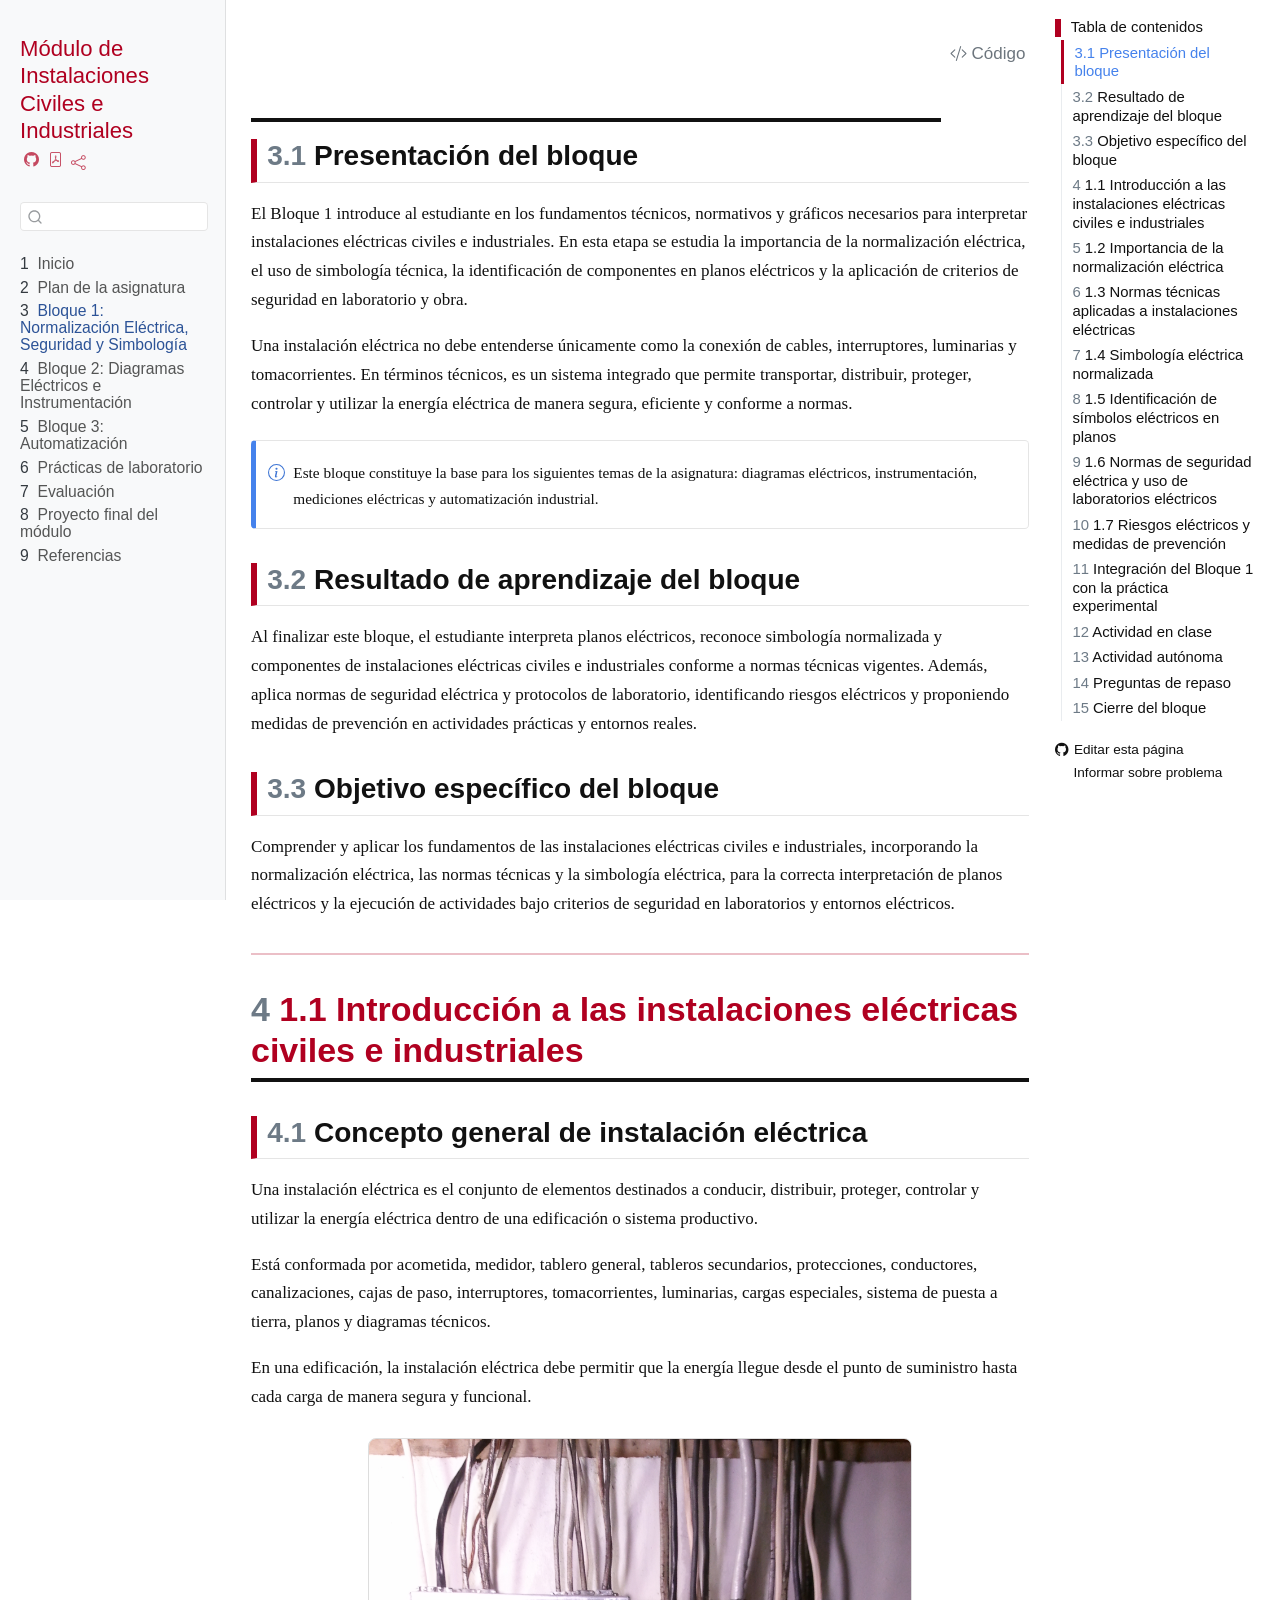
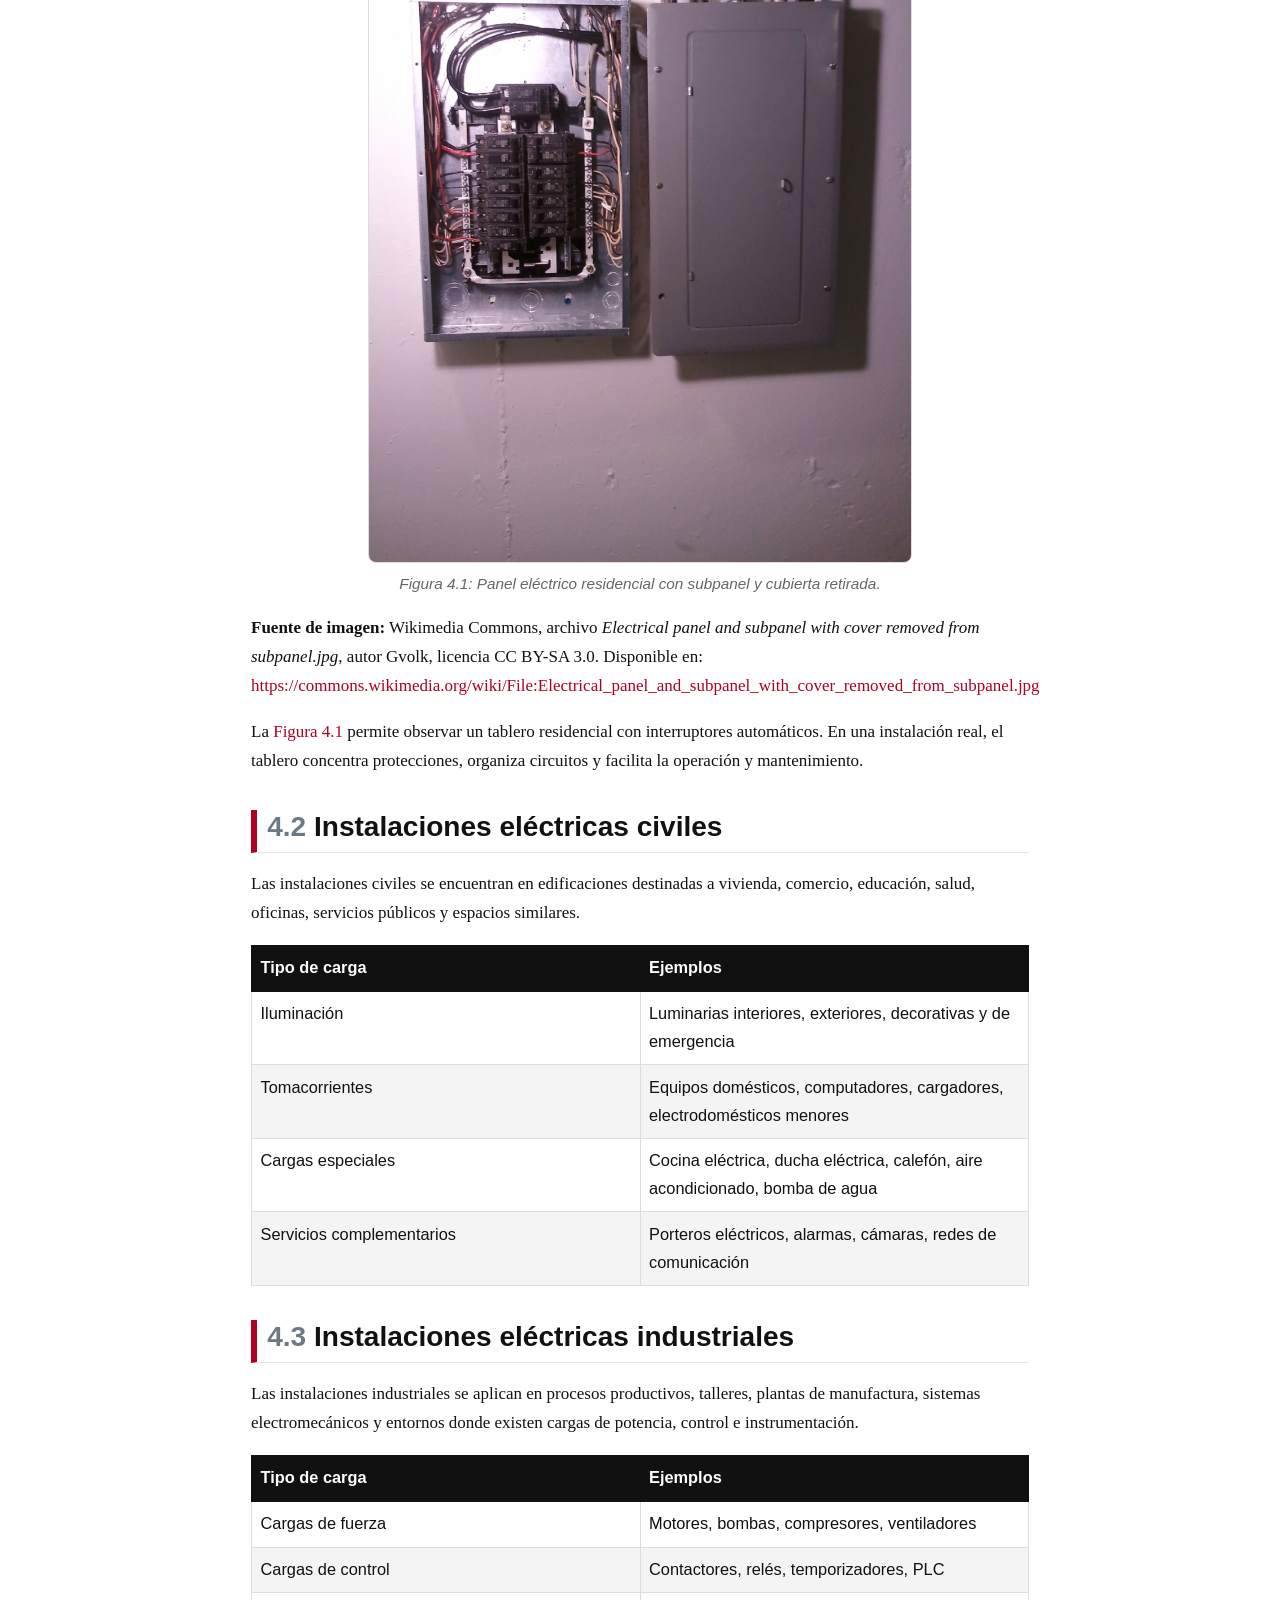
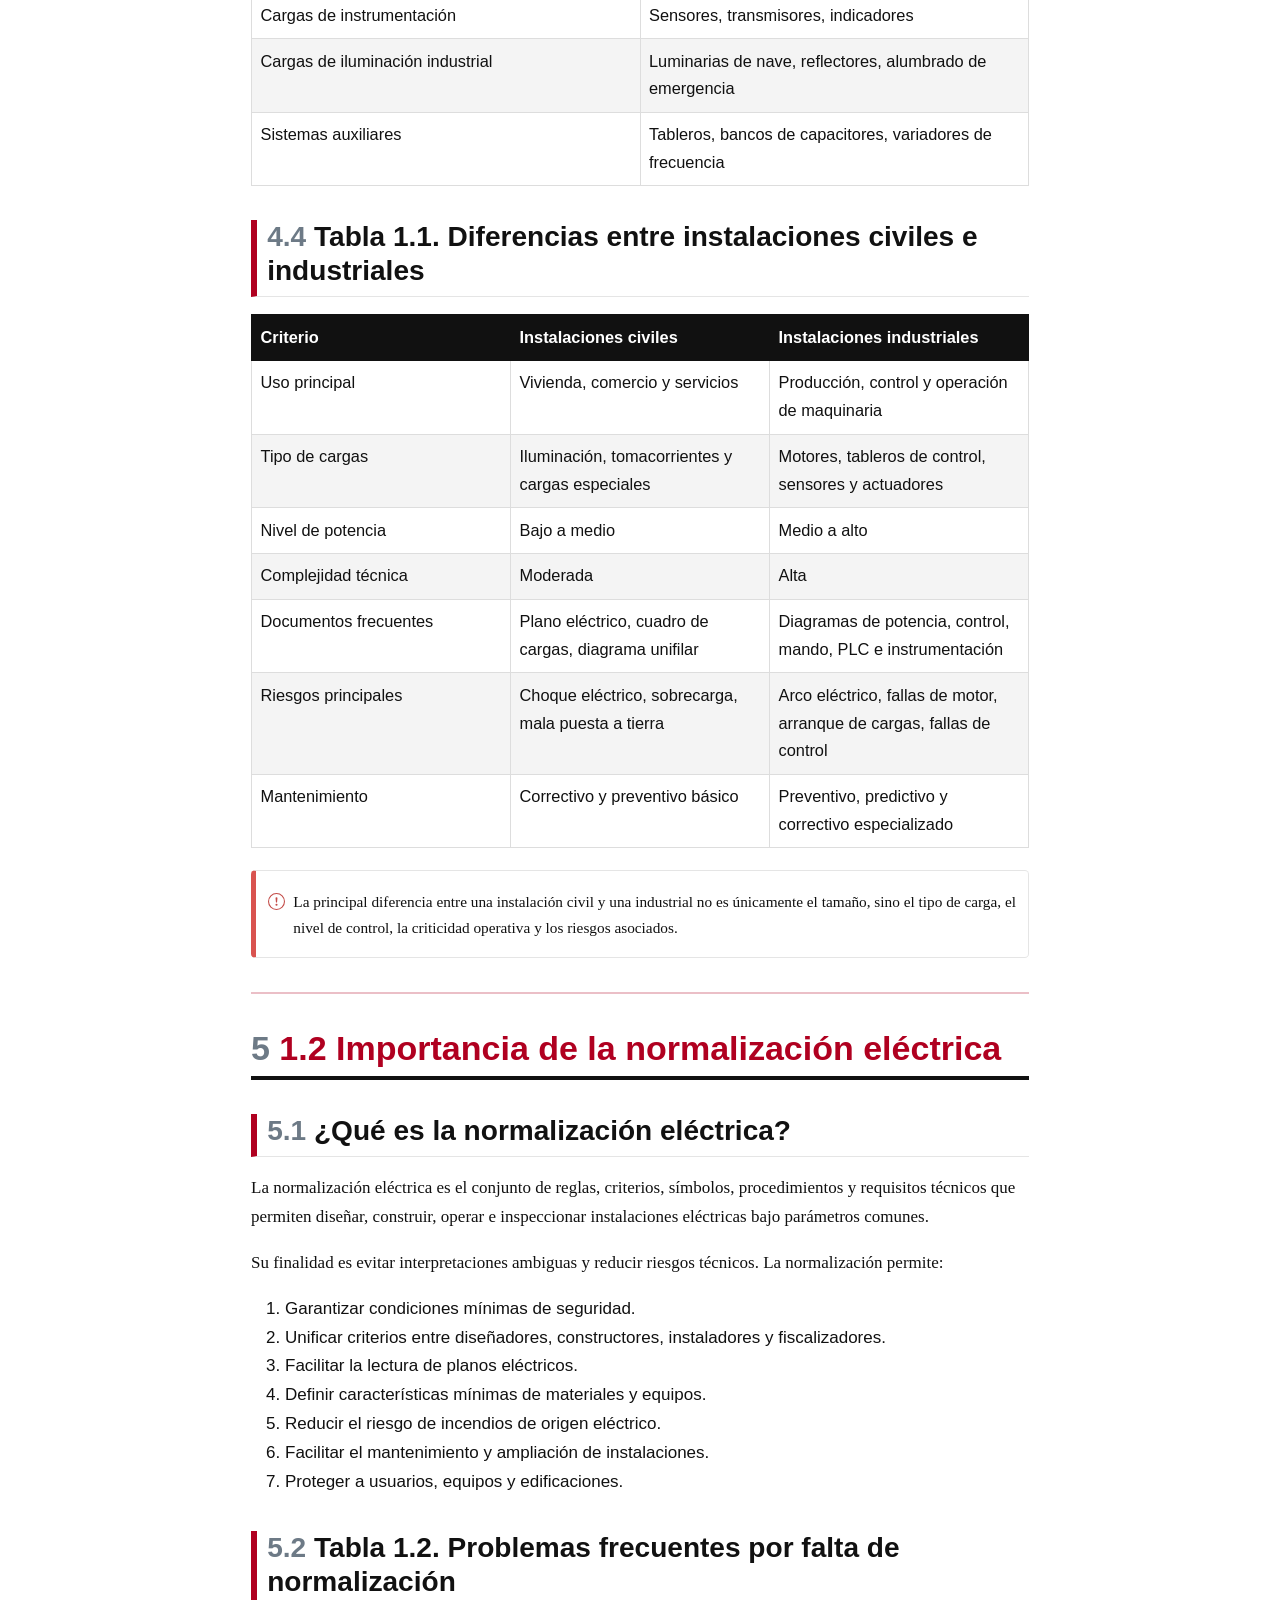
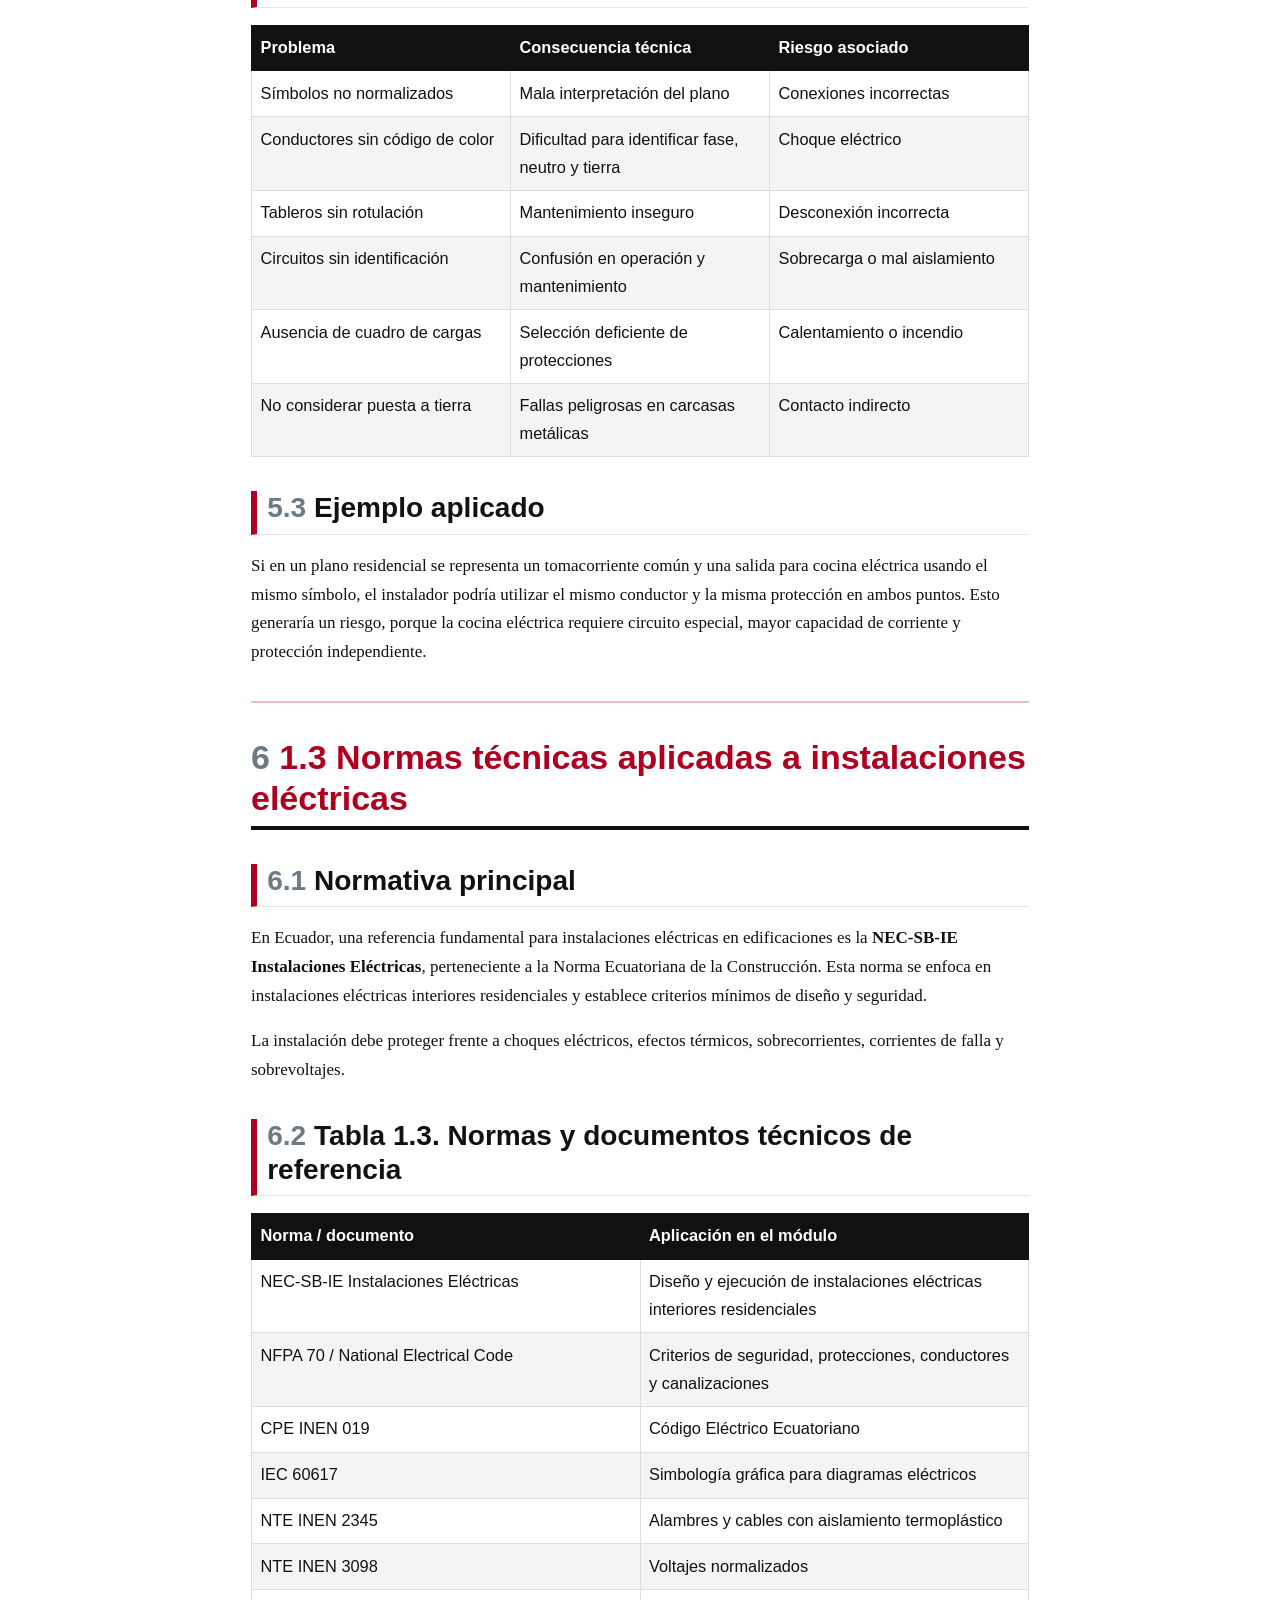
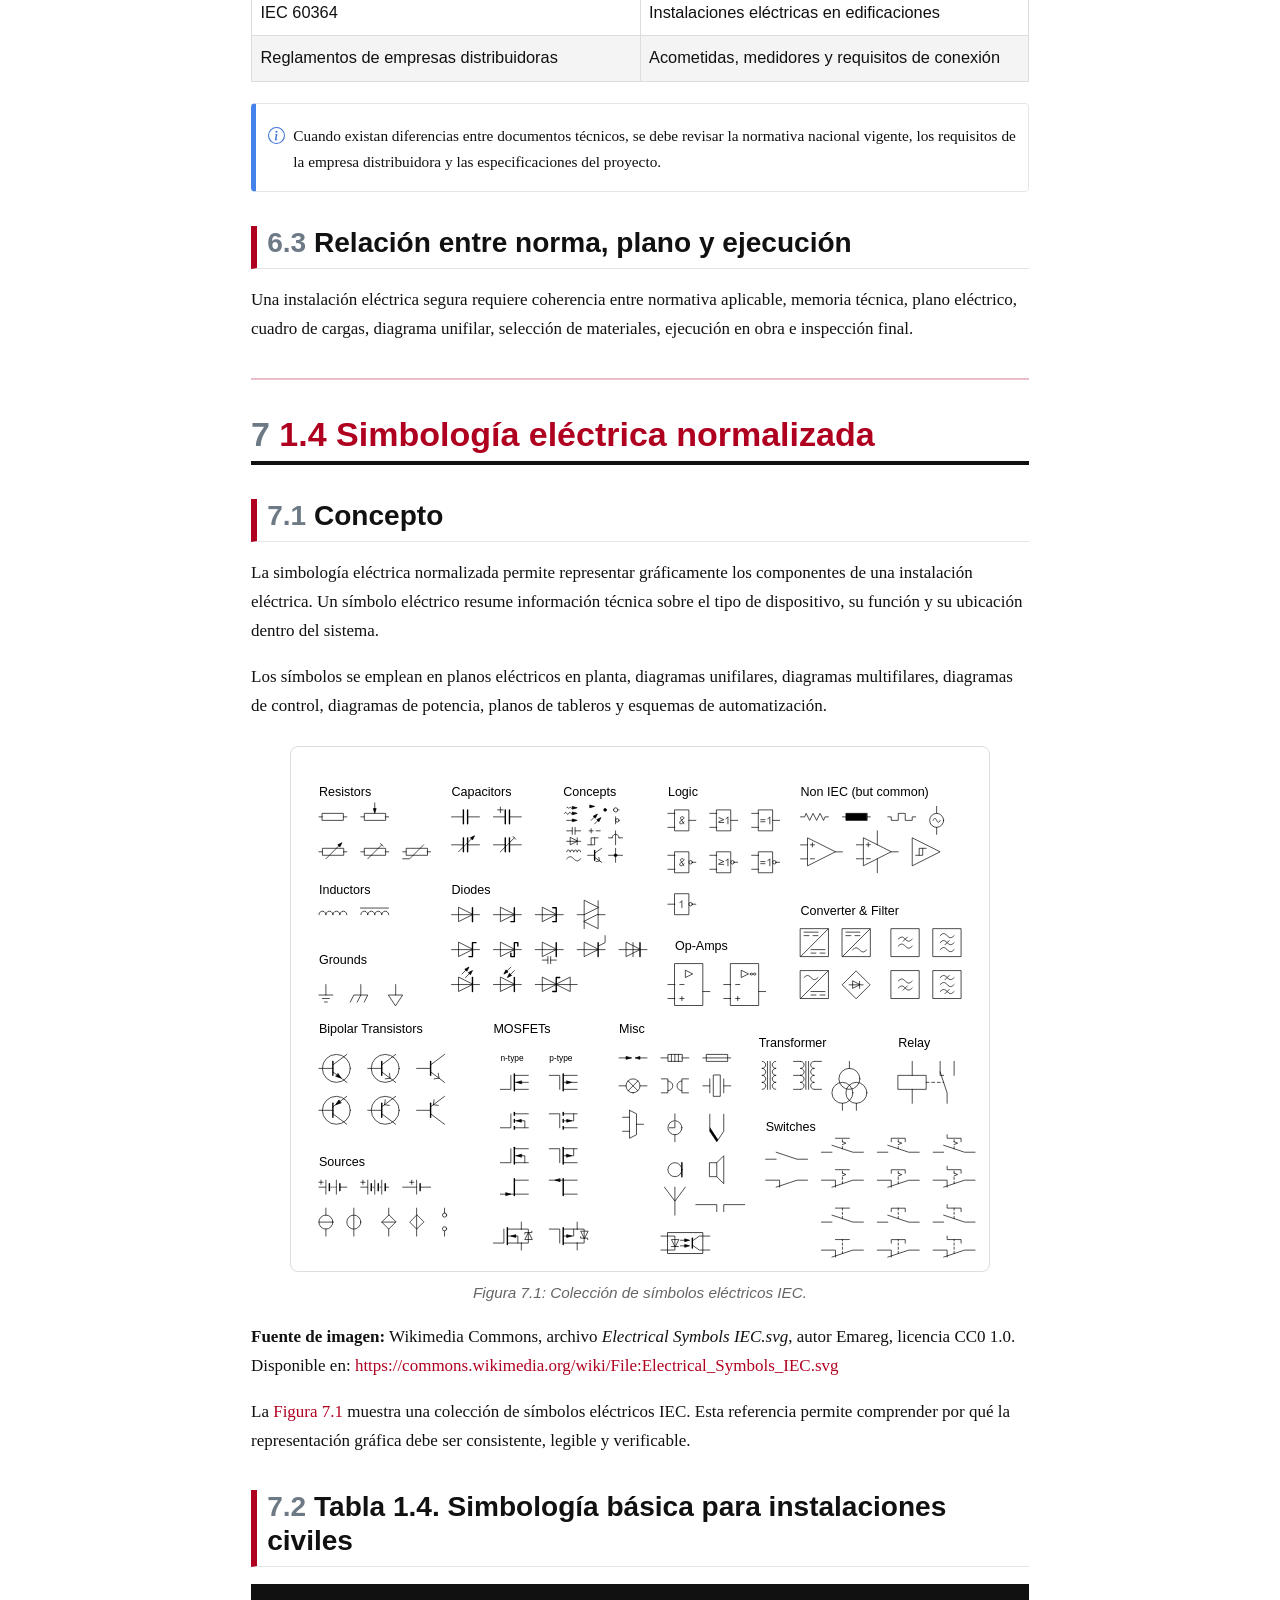
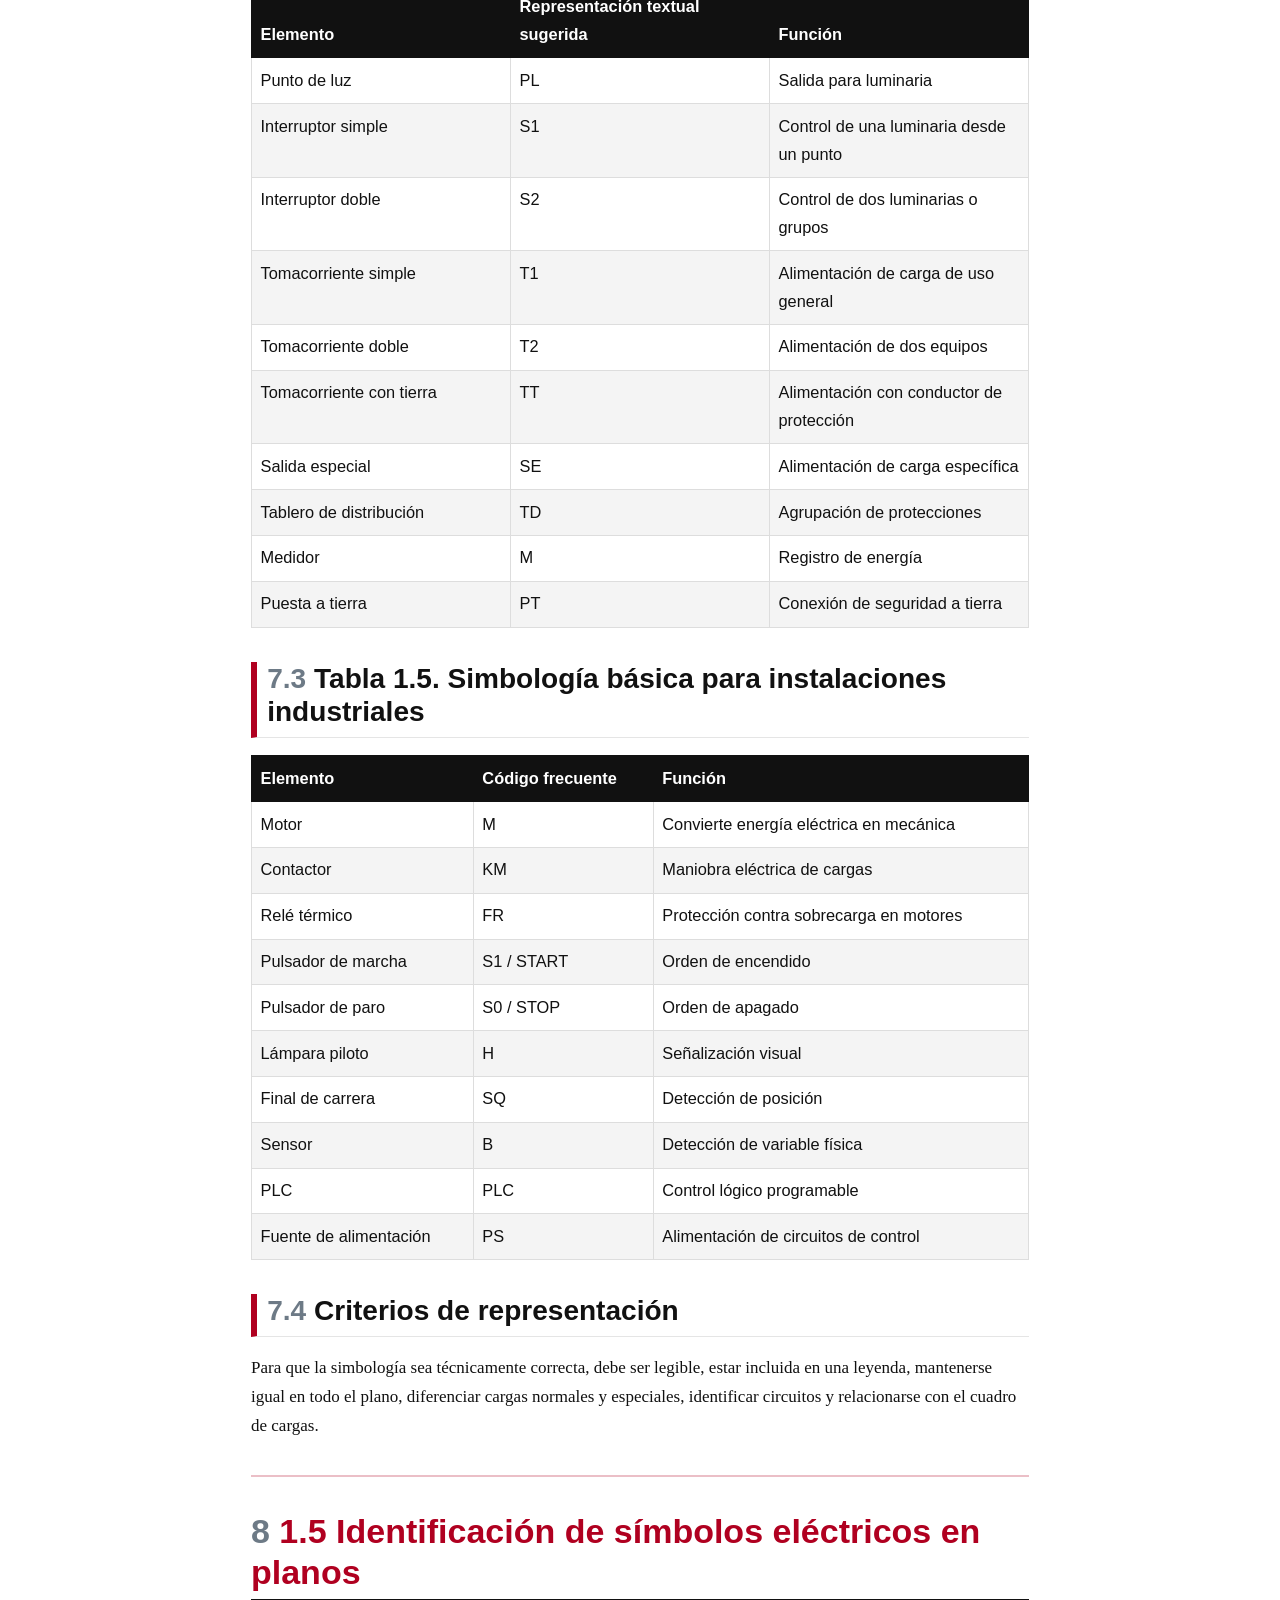
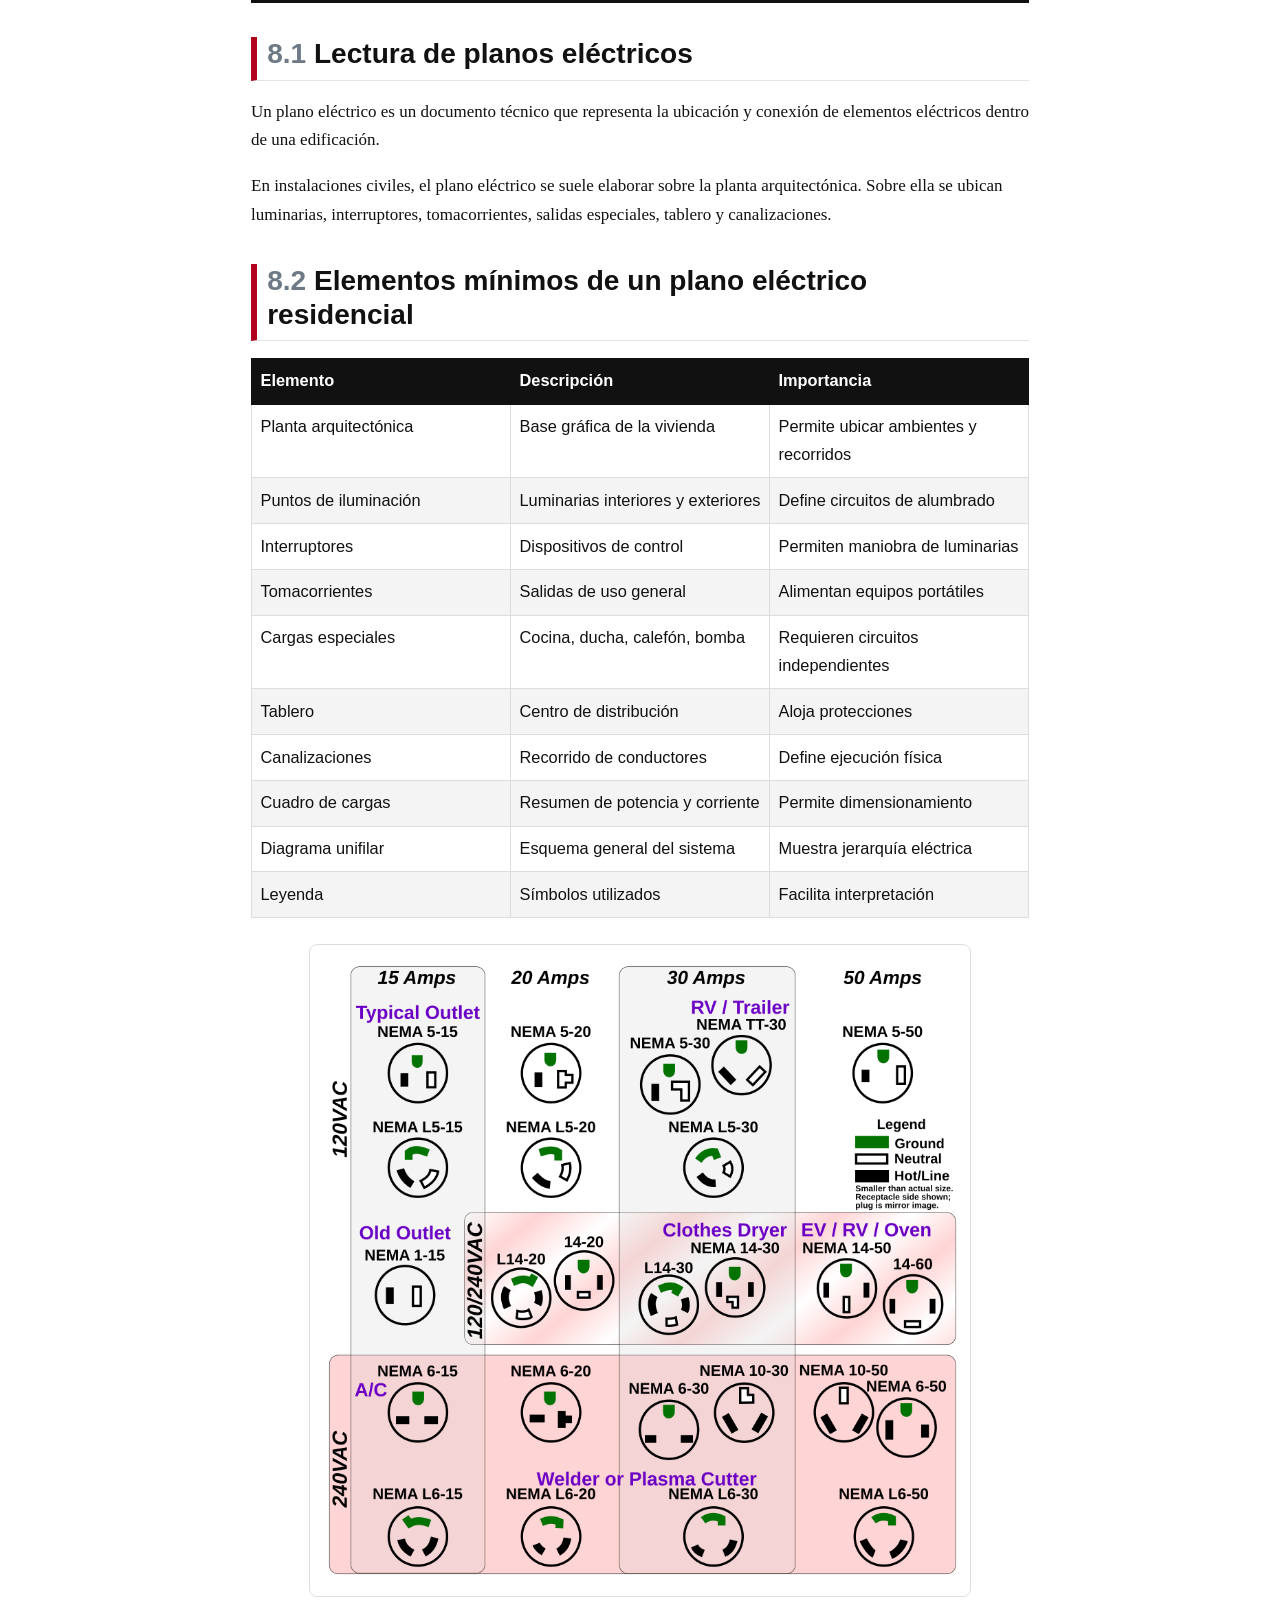
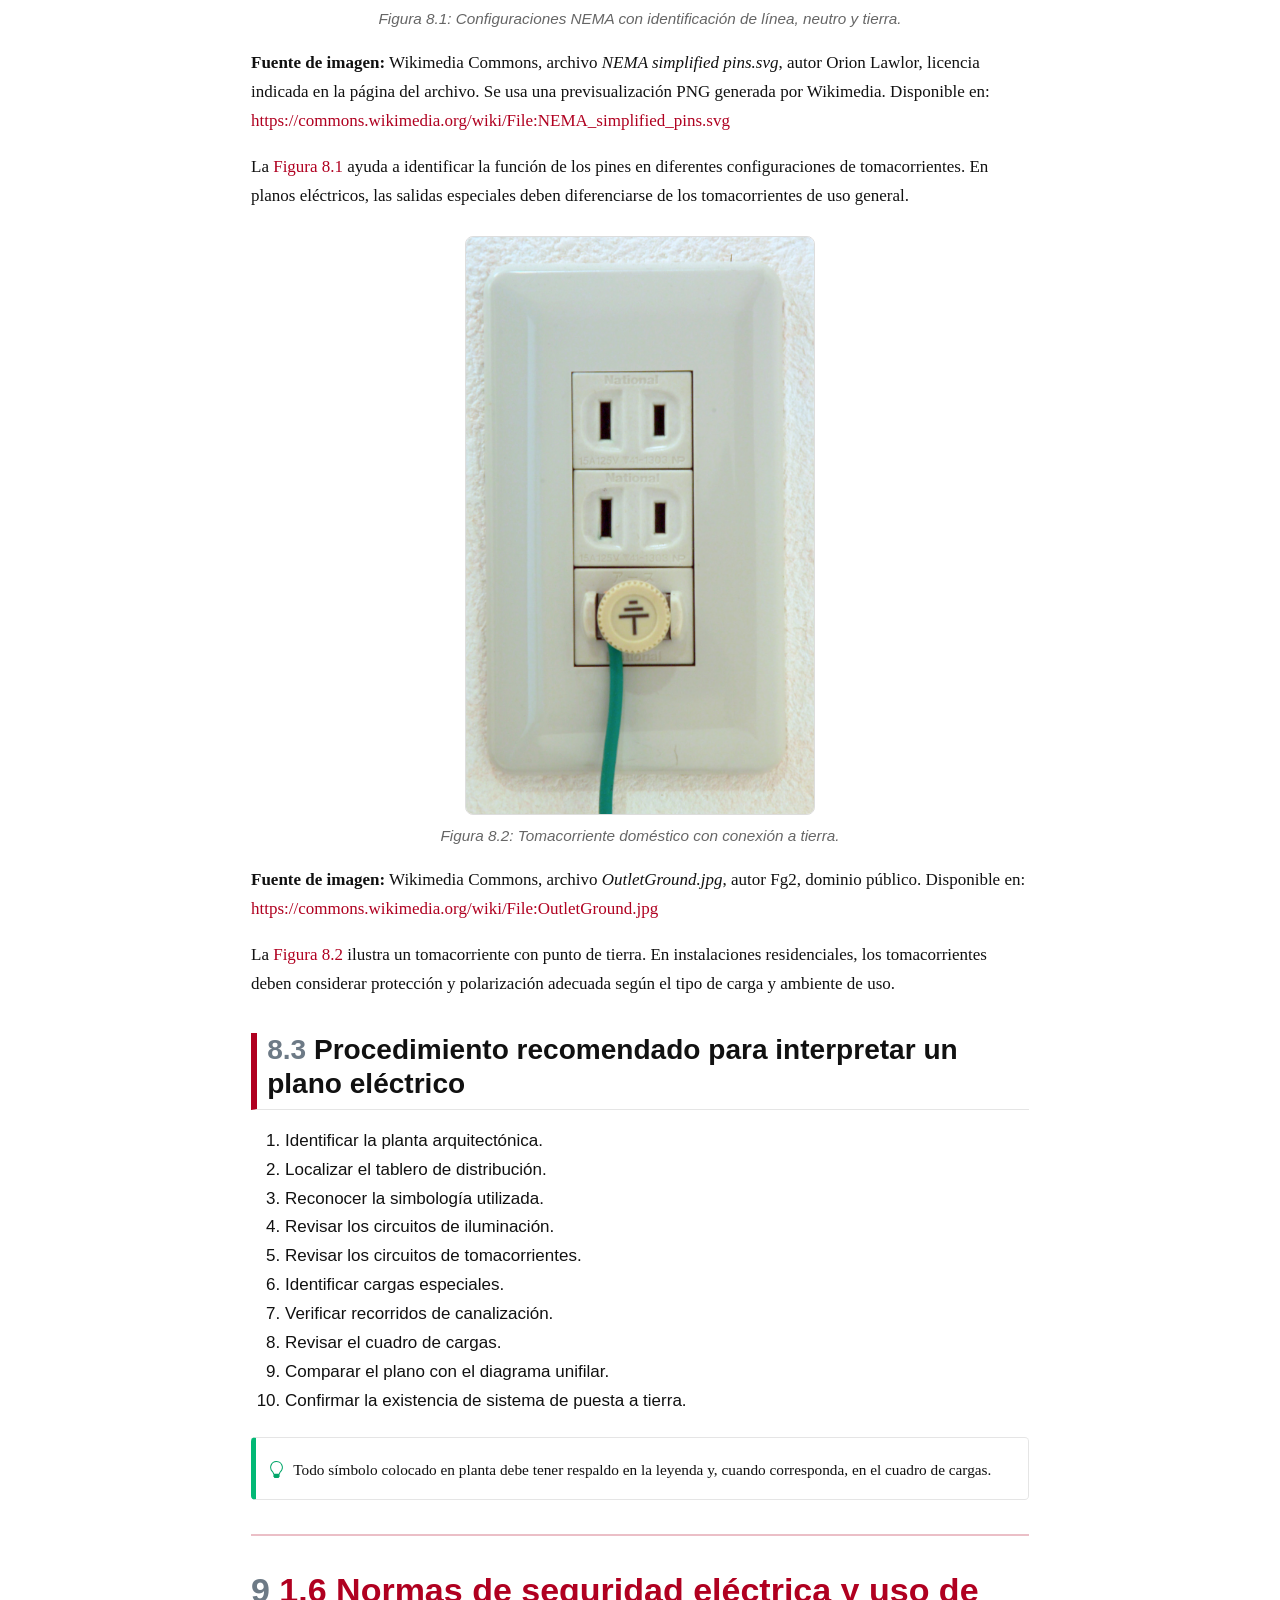
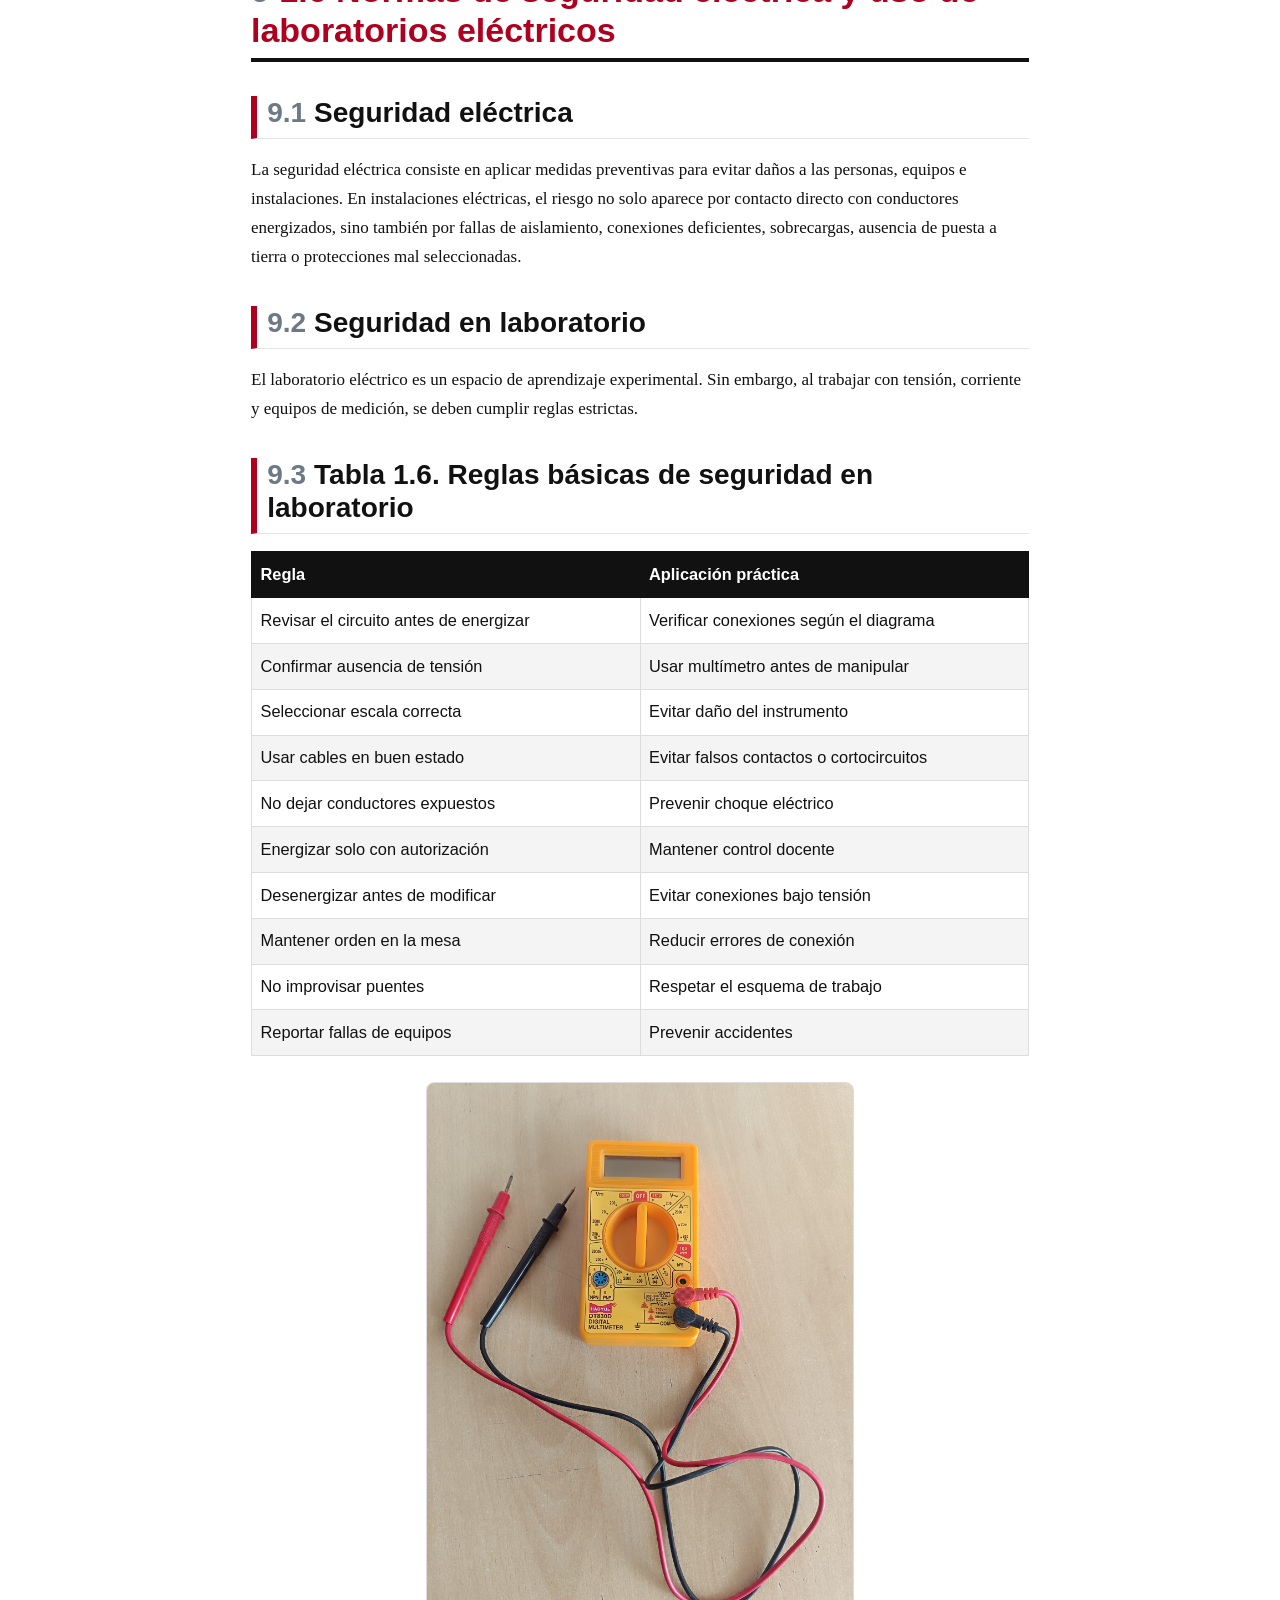
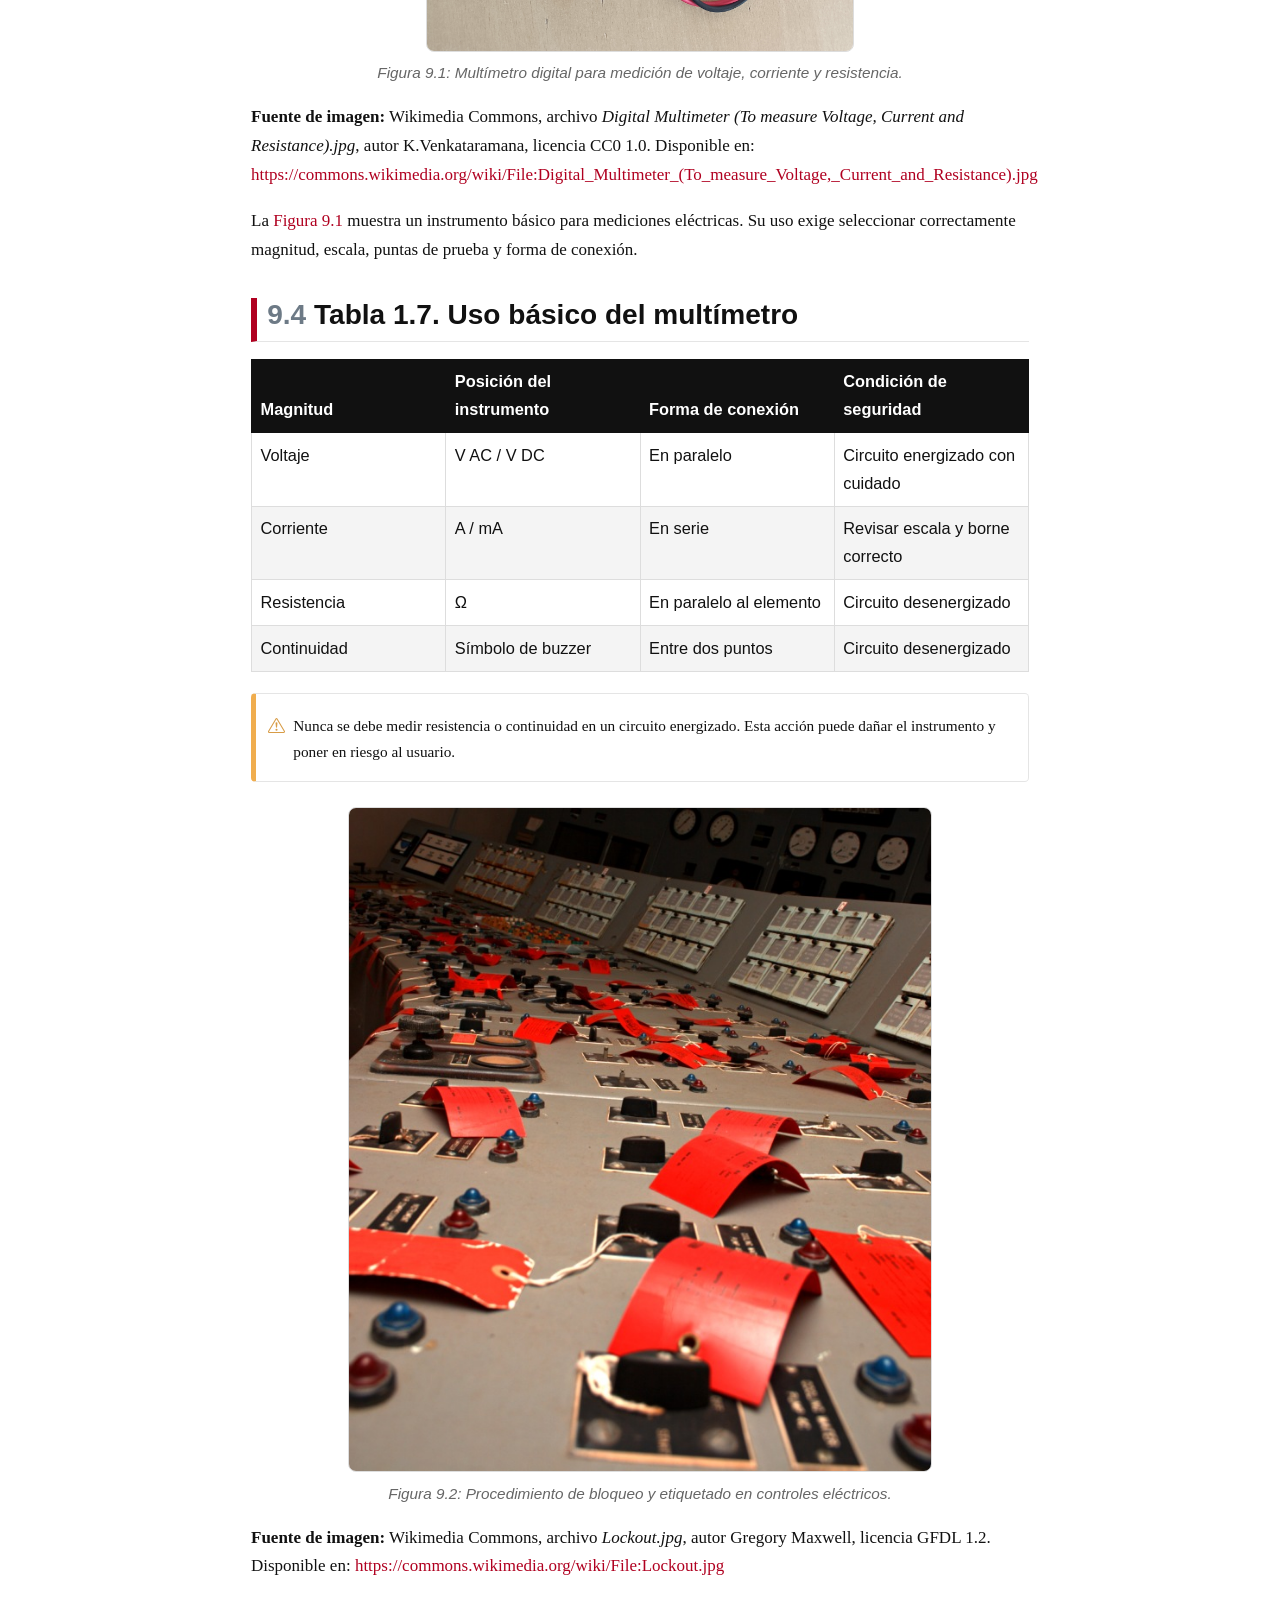
==== docs/bloque_01_normalizacion_seguridad_simbologia.html @ bc13e81e "Publicar modulo de instalaciones civiles e industriales" ====
<!DOCTYPE html>
<html xmlns="http://www.w3.org/1999/xhtml" lang="es" xml:lang="es"><head>

<meta charset="utf-8">
<meta name="generator" content="quarto-1.9.38">

<meta name="viewport" content="width=device-width, initial-scale=1.0, user-scalable=yes">


<title>3&nbsp; Bloque 1: Normalización Eléctrica, Seguridad y Simbología – Módulo de Instalaciones Civiles e Industriales</title>
<style>
/* Default styles provided by pandoc.
** See https://pandoc.org/MANUAL.html#variables-for-html for config info.
*/
code{white-space: pre-wrap;}
span.smallcaps{font-variant: small-caps;}
div.columns{display: flex; gap: min(4vw, 1.5em);}
div.column{flex: auto; overflow-x: auto;}
div.hanging-indent{margin-left: 1.5em; text-indent: -1.5em;}
ul.task-list{list-style: none;}
ul.task-list li input[type="checkbox"] {
  width: 0.8em;
  margin: 0 0.8em 0.2em -1em; /* quarto-specific, see https://github.com/quarto-dev/quarto-cli/issues/4556 */ 
  vertical-align: middle;
}
/* CSS for syntax highlighting */
html { -webkit-text-size-adjust: 100%; }
pre > code.sourceCode { white-space: pre; position: relative; }
pre > code.sourceCode > span { display: inline-block; line-height: 1.25; }
pre > code.sourceCode > span:empty { height: 1.2em; }
.sourceCode { overflow: visible; }
code.sourceCode > span { color: inherit; text-decoration: inherit; }
div.sourceCode { margin: 1em 0; }
pre.sourceCode { margin: 0; }
@media screen {
div.sourceCode { overflow: auto; }
}
@media print {
pre > code.sourceCode { white-space: pre-wrap; }
pre > code.sourceCode > span { text-indent: -5em; padding-left: 5em; }
}
pre.numberSource code
  { counter-reset: source-line 0; }
pre.numberSource code > span
  { position: relative; left: -4em; counter-increment: source-line; }
pre.numberSource code > span > a:first-child::before
  { content: counter(source-line);
    position: relative; left: -1em; text-align: right; vertical-align: baseline;
    border: none; display: inline-block;
    -webkit-touch-callout: none; -webkit-user-select: none;
    -khtml-user-select: none; -moz-user-select: none;
    -ms-user-select: none; user-select: none;
    padding: 0 4px; width: 4em;
  }
pre.numberSource { margin-left: 3em;  padding-left: 4px; }
div.sourceCode
  {   }
@media screen {
pre > code.sourceCode > span > a:first-child::before { text-decoration: underline; }
}
</style>


<script src="site_libs/quarto-nav/quarto-nav.js"></script>
<script src="site_libs/quarto-nav/headroom.min.js"></script>
<script src="site_libs/clipboard/clipboard.min.js"></script>
<script src="site_libs/quarto-search/autocomplete.umd.js"></script>
<script src="site_libs/quarto-search/fuse.min.js"></script>
<script src="site_libs/quarto-search/quarto-search.js"></script>
<meta name="quarto:offset" content="./">
<link href="./bloque_02_diagramas_instrumentacion.html" rel="next">
<link href="./plan_asignatura.html" rel="prev">
<script src="site_libs/quarto-html/quarto.js" type="module"></script>
<script src="site_libs/quarto-html/tabsets/tabsets.js" type="module"></script>
<script src="site_libs/quarto-html/popper.min.js"></script>
<script src="site_libs/quarto-html/tippy.umd.min.js"></script>
<script src="site_libs/quarto-html/anchor.min.js"></script>
<link href="site_libs/quarto-html/tippy.css" rel="stylesheet">
<link href="site_libs/quarto-html/quarto-syntax-highlighting-15634bcf2e68342d4ad2dfa704d543f6.css" rel="stylesheet" id="quarto-text-highlighting-styles">
<script src="site_libs/bootstrap/bootstrap.min.js"></script>
<link href="site_libs/bootstrap/bootstrap-icons.css" rel="stylesheet">
<link href="site_libs/bootstrap/bootstrap-867d1021bd40c8c68beff7e6093e0f2c.min.css" rel="stylesheet" append-hash="true" id="quarto-bootstrap" data-mode="light">
<script id="quarto-search-options" type="application/json">{
  "location": "sidebar",
  "copy-button": false,
  "collapse-after": 3,
  "panel-placement": "start",
  "type": "textbox",
  "limit": 50,
  "keyboard-shortcut": [
    "f",
    "/",
    "s"
  ],
  "show-item-context": false,
  "language": {
    "search-no-results-text": "No se han encontrado resultados",
    "search-matching-documents-text": "documentos encontrados",
    "search-copy-link-title": "Copiar el enlace en la búsqueda",
    "search-hide-matches-text": "Ocultar resultados adicionales",
    "search-more-match-text": "resultado adicional en este documento",
    "search-more-matches-text": "resultados adicionales en este documento",
    "search-clear-button-title": "Borrar",
    "search-text-placeholder": "",
    "search-detached-cancel-button-title": "Cancelar",
    "search-submit-button-title": "Enviar",
    "search-label": "Buscar"
  }
}</script>
<style>html{ scroll-behavior: smooth; }</style>


<link rel="stylesheet" href="styles.css">
</head>

<body class="nav-sidebar docked quarto-light">

<div id="quarto-search-results"></div>
  <header id="quarto-header" class="headroom fixed-top">
  <nav class="quarto-secondary-nav">
    <div class="container-fluid d-flex">
      <button type="button" class="quarto-btn-toggle btn" data-bs-toggle="collapse" role="button" data-bs-target=".quarto-sidebar-collapse-item" aria-controls="quarto-sidebar" aria-expanded="false" aria-label="Alternar barra lateral" onclick="if (window.quartoToggleHeadroom) { window.quartoToggleHeadroom(); }">
        <i class="bi bi-layout-text-sidebar-reverse"></i>
      </button>
        <nav class="quarto-page-breadcrumbs" aria-label="breadcrumb"><ol class="breadcrumb"><li class="breadcrumb-item"><a href="./bloque_01_normalizacion_seguridad_simbologia.html"><span class="chapter-number">3</span>&nbsp; <span class="chapter-title">Bloque 1: Normalización Eléctrica, Seguridad y Simbología</span></a></li></ol></nav>
        <a class="flex-grow-1" role="navigation" data-bs-toggle="collapse" data-bs-target=".quarto-sidebar-collapse-item" aria-controls="quarto-sidebar" aria-expanded="false" aria-label="Alternar barra lateral" onclick="if (window.quartoToggleHeadroom) { window.quartoToggleHeadroom(); }">      
        </a>
      <button type="button" class="btn quarto-search-button" aria-label="Buscar" onclick="window.quartoOpenSearch();">
        <i class="bi bi-search"></i>
      </button>
    </div>
  </nav>
</header>
<!-- content -->
<div id="quarto-content" class="quarto-container page-columns page-rows-contents page-layout-article">
<!-- sidebar -->
  <nav id="quarto-sidebar" class="sidebar collapse collapse-horizontal quarto-sidebar-collapse-item sidebar-navigation docked overflow-auto">
    <div class="pt-lg-2 mt-2 text-left sidebar-header">
    <div class="sidebar-title mb-0 py-0">
      <a href="./">Módulo de Instalaciones Civiles e Industriales</a> 
        <div class="sidebar-tools-main tools-wide">
    <a href="https://github.com/TU-USUARIO/modulo-instalaciones-civiles-industriales" title="Ejecutar el código" class="quarto-navigation-tool px-1" aria-label="Ejecutar el código"><i class="bi bi-github"></i></a>
    <a href="./Módulo-de-Instalaciones-Civiles-e-Industriales.pdf" title="Descargar PDF" class="quarto-navigation-tool px-1" aria-label="Descargar PDF"><i class="bi bi-file-pdf"></i></a>
    <div class="dropdown">
      <a href="" title="Compartir" id="quarto-navigation-tool-dropdown-0" class="quarto-navigation-tool dropdown-toggle px-1" data-bs-toggle="dropdown" aria-expanded="false" role="link" aria-label="Compartir"><i class="bi bi-share"></i></a>
      <ul class="dropdown-menu" aria-labelledby="quarto-navigation-tool-dropdown-0">
          <li>
            <a class="dropdown-item sidebar-tools-main-item" href="https://twitter.com/intent/tweet?url=|url|">
              <i class="bi bi-twitter pe-1"></i>
            Twitter
            </a>
          </li>
          <li>
            <a class="dropdown-item sidebar-tools-main-item" href="https://www.facebook.com/sharer/sharer.php?u=|url|">
              <i class="bi bi-facebook pe-1"></i>
            Facebook
            </a>
          </li>
          <li>
            <a class="dropdown-item sidebar-tools-main-item" href="https://www.linkedin.com/sharing/share-offsite/?url=|url|">
              <i class="bi bi-linkedin pe-1"></i>
            LinkedIn
            </a>
          </li>
      </ul>
    </div>
</div>
    </div>
      </div>
        <div class="mt-2 flex-shrink-0 align-items-center">
        <div class="sidebar-search">
        <div id="quarto-search" class="" title="Buscar"></div>
        </div>
        </div>
    <div class="sidebar-menu-container"> 
    <ul class="list-unstyled mt-1">
        <li class="sidebar-item">
  <div class="sidebar-item-container"> 
  <a href="./index.html" class="sidebar-item-text sidebar-link">
 <span class="menu-text"><span class="chapter-number">1</span>&nbsp; <span class="chapter-title">Inicio</span></span></a>
  </div>
</li>
        <li class="sidebar-item">
  <div class="sidebar-item-container"> 
  <a href="./plan_asignatura.html" class="sidebar-item-text sidebar-link">
 <span class="menu-text"><span class="chapter-number">2</span>&nbsp; <span class="chapter-title">Plan de la asignatura</span></span></a>
  </div>
</li>
        <li class="sidebar-item">
  <div class="sidebar-item-container"> 
  <a href="./bloque_01_normalizacion_seguridad_simbologia.html" class="sidebar-item-text sidebar-link active">
 <span class="menu-text"><span class="chapter-number">3</span>&nbsp; <span class="chapter-title">Bloque 1: Normalización Eléctrica, Seguridad y Simbología</span></span></a>
  </div>
</li>
        <li class="sidebar-item">
  <div class="sidebar-item-container"> 
  <a href="./bloque_02_diagramas_instrumentacion.html" class="sidebar-item-text sidebar-link">
 <span class="menu-text"><span class="chapter-number">4</span>&nbsp; <span class="chapter-title">Bloque 2: Diagramas Eléctricos e Instrumentación</span></span></a>
  </div>
</li>
        <li class="sidebar-item">
  <div class="sidebar-item-container"> 
  <a href="./bloque_03_automatizacion.html" class="sidebar-item-text sidebar-link">
 <span class="menu-text"><span class="chapter-number">5</span>&nbsp; <span class="chapter-title">Bloque 3: Automatización</span></span></a>
  </div>
</li>
        <li class="sidebar-item">
  <div class="sidebar-item-container"> 
  <a href="./practicas.html" class="sidebar-item-text sidebar-link">
 <span class="menu-text"><span class="chapter-number">6</span>&nbsp; <span class="chapter-title">Prácticas de laboratorio</span></span></a>
  </div>
</li>
        <li class="sidebar-item">
  <div class="sidebar-item-container"> 
  <a href="./evaluacion.html" class="sidebar-item-text sidebar-link">
 <span class="menu-text"><span class="chapter-number">7</span>&nbsp; <span class="chapter-title">Evaluación</span></span></a>
  </div>
</li>
        <li class="sidebar-item">
  <div class="sidebar-item-container"> 
  <a href="./proyecto_final.html" class="sidebar-item-text sidebar-link">
 <span class="menu-text"><span class="chapter-number">8</span>&nbsp; <span class="chapter-title">Proyecto final del módulo</span></span></a>
  </div>
</li>
        <li class="sidebar-item">
  <div class="sidebar-item-container"> 
  <a href="./referencias.html" class="sidebar-item-text sidebar-link">
 <span class="menu-text"><span class="chapter-number">9</span>&nbsp; <span class="chapter-title">Referencias</span></span></a>
  </div>
</li>
    </ul>
    </div>
</nav>
<div id="quarto-sidebar-glass" class="quarto-sidebar-collapse-item" data-bs-toggle="collapse" data-bs-target=".quarto-sidebar-collapse-item"></div>
<!-- margin-sidebar -->
    <div id="quarto-margin-sidebar" class="sidebar margin-sidebar">
        <nav id="TOC" role="doc-toc" class="toc-active">
    <h2 id="toc-title">Tabla de contenidos</h2>
   
  <ul>
  <li><a href="#presentación-del-bloque" id="toc-presentación-del-bloque" class="nav-link active" data-scroll-target="#presentación-del-bloque"><span class="header-section-number">3.1</span> Presentación del bloque</a></li>
  <li><a href="#resultado-de-aprendizaje-del-bloque" id="toc-resultado-de-aprendizaje-del-bloque" class="nav-link" data-scroll-target="#resultado-de-aprendizaje-del-bloque"><span class="header-section-number">3.2</span> Resultado de aprendizaje del bloque</a></li>
  <li><a href="#objetivo-específico-del-bloque" id="toc-objetivo-específico-del-bloque" class="nav-link" data-scroll-target="#objetivo-específico-del-bloque"><span class="header-section-number">3.3</span> Objetivo específico del bloque</a></li>
  <li><a href="#introducción-a-las-instalaciones-eléctricas-civiles-e-industriales" id="toc-introducción-a-las-instalaciones-eléctricas-civiles-e-industriales" class="nav-link" data-scroll-target="#introducción-a-las-instalaciones-eléctricas-civiles-e-industriales"><span class="header-section-number">4</span> 1.1 Introducción a las instalaciones eléctricas civiles e industriales</a>
  <ul class="collapse">
  <li><a href="#concepto-general-de-instalación-eléctrica" id="toc-concepto-general-de-instalación-eléctrica" class="nav-link" data-scroll-target="#concepto-general-de-instalación-eléctrica"><span class="header-section-number">4.1</span> Concepto general de instalación eléctrica</a></li>
  <li><a href="#instalaciones-eléctricas-civiles" id="toc-instalaciones-eléctricas-civiles" class="nav-link" data-scroll-target="#instalaciones-eléctricas-civiles"><span class="header-section-number">4.2</span> Instalaciones eléctricas civiles</a></li>
  <li><a href="#instalaciones-eléctricas-industriales" id="toc-instalaciones-eléctricas-industriales" class="nav-link" data-scroll-target="#instalaciones-eléctricas-industriales"><span class="header-section-number">4.3</span> Instalaciones eléctricas industriales</a></li>
  <li><a href="#tabla-1.1.-diferencias-entre-instalaciones-civiles-e-industriales" id="toc-tabla-1.1.-diferencias-entre-instalaciones-civiles-e-industriales" class="nav-link" data-scroll-target="#tabla-1.1.-diferencias-entre-instalaciones-civiles-e-industriales"><span class="header-section-number">4.4</span> Tabla 1.1. Diferencias entre instalaciones civiles e industriales</a></li>
  </ul></li>
  <li><a href="#importancia-de-la-normalización-eléctrica" id="toc-importancia-de-la-normalización-eléctrica" class="nav-link" data-scroll-target="#importancia-de-la-normalización-eléctrica"><span class="header-section-number">5</span> 1.2 Importancia de la normalización eléctrica</a>
  <ul class="collapse">
  <li><a href="#qué-es-la-normalización-eléctrica" id="toc-qué-es-la-normalización-eléctrica" class="nav-link" data-scroll-target="#qué-es-la-normalización-eléctrica"><span class="header-section-number">5.1</span> ¿Qué es la normalización eléctrica?</a></li>
  <li><a href="#tabla-1.2.-problemas-frecuentes-por-falta-de-normalización" id="toc-tabla-1.2.-problemas-frecuentes-por-falta-de-normalización" class="nav-link" data-scroll-target="#tabla-1.2.-problemas-frecuentes-por-falta-de-normalización"><span class="header-section-number">5.2</span> Tabla 1.2. Problemas frecuentes por falta de normalización</a></li>
  <li><a href="#ejemplo-aplicado" id="toc-ejemplo-aplicado" class="nav-link" data-scroll-target="#ejemplo-aplicado"><span class="header-section-number">5.3</span> Ejemplo aplicado</a></li>
  </ul></li>
  <li><a href="#normas-técnicas-aplicadas-a-instalaciones-eléctricas" id="toc-normas-técnicas-aplicadas-a-instalaciones-eléctricas" class="nav-link" data-scroll-target="#normas-técnicas-aplicadas-a-instalaciones-eléctricas"><span class="header-section-number">6</span> 1.3 Normas técnicas aplicadas a instalaciones eléctricas</a>
  <ul class="collapse">
  <li><a href="#normativa-principal" id="toc-normativa-principal" class="nav-link" data-scroll-target="#normativa-principal"><span class="header-section-number">6.1</span> Normativa principal</a></li>
  <li><a href="#tabla-1.3.-normas-y-documentos-técnicos-de-referencia" id="toc-tabla-1.3.-normas-y-documentos-técnicos-de-referencia" class="nav-link" data-scroll-target="#tabla-1.3.-normas-y-documentos-técnicos-de-referencia"><span class="header-section-number">6.2</span> Tabla 1.3. Normas y documentos técnicos de referencia</a></li>
  <li><a href="#relación-entre-norma-plano-y-ejecución" id="toc-relación-entre-norma-plano-y-ejecución" class="nav-link" data-scroll-target="#relación-entre-norma-plano-y-ejecución"><span class="header-section-number">6.3</span> Relación entre norma, plano y ejecución</a></li>
  </ul></li>
  <li><a href="#simbología-eléctrica-normalizada" id="toc-simbología-eléctrica-normalizada" class="nav-link" data-scroll-target="#simbología-eléctrica-normalizada"><span class="header-section-number">7</span> 1.4 Simbología eléctrica normalizada</a>
  <ul class="collapse">
  <li><a href="#concepto" id="toc-concepto" class="nav-link" data-scroll-target="#concepto"><span class="header-section-number">7.1</span> Concepto</a></li>
  <li><a href="#tabla-1.4.-simbología-básica-para-instalaciones-civiles" id="toc-tabla-1.4.-simbología-básica-para-instalaciones-civiles" class="nav-link" data-scroll-target="#tabla-1.4.-simbología-básica-para-instalaciones-civiles"><span class="header-section-number">7.2</span> Tabla 1.4. Simbología básica para instalaciones civiles</a></li>
  <li><a href="#tabla-1.5.-simbología-básica-para-instalaciones-industriales" id="toc-tabla-1.5.-simbología-básica-para-instalaciones-industriales" class="nav-link" data-scroll-target="#tabla-1.5.-simbología-básica-para-instalaciones-industriales"><span class="header-section-number">7.3</span> Tabla 1.5. Simbología básica para instalaciones industriales</a></li>
  <li><a href="#criterios-de-representación" id="toc-criterios-de-representación" class="nav-link" data-scroll-target="#criterios-de-representación"><span class="header-section-number">7.4</span> Criterios de representación</a></li>
  </ul></li>
  <li><a href="#identificación-de-símbolos-eléctricos-en-planos" id="toc-identificación-de-símbolos-eléctricos-en-planos" class="nav-link" data-scroll-target="#identificación-de-símbolos-eléctricos-en-planos"><span class="header-section-number">8</span> 1.5 Identificación de símbolos eléctricos en planos</a>
  <ul class="collapse">
  <li><a href="#lectura-de-planos-eléctricos" id="toc-lectura-de-planos-eléctricos" class="nav-link" data-scroll-target="#lectura-de-planos-eléctricos"><span class="header-section-number">8.1</span> Lectura de planos eléctricos</a></li>
  <li><a href="#elementos-mínimos-de-un-plano-eléctrico-residencial" id="toc-elementos-mínimos-de-un-plano-eléctrico-residencial" class="nav-link" data-scroll-target="#elementos-mínimos-de-un-plano-eléctrico-residencial"><span class="header-section-number">8.2</span> Elementos mínimos de un plano eléctrico residencial</a></li>
  <li><a href="#procedimiento-recomendado-para-interpretar-un-plano-eléctrico" id="toc-procedimiento-recomendado-para-interpretar-un-plano-eléctrico" class="nav-link" data-scroll-target="#procedimiento-recomendado-para-interpretar-un-plano-eléctrico"><span class="header-section-number">8.3</span> Procedimiento recomendado para interpretar un plano eléctrico</a></li>
  </ul></li>
  <li><a href="#normas-de-seguridad-eléctrica-y-uso-de-laboratorios-eléctricos" id="toc-normas-de-seguridad-eléctrica-y-uso-de-laboratorios-eléctricos" class="nav-link" data-scroll-target="#normas-de-seguridad-eléctrica-y-uso-de-laboratorios-eléctricos"><span class="header-section-number">9</span> 1.6 Normas de seguridad eléctrica y uso de laboratorios eléctricos</a>
  <ul class="collapse">
  <li><a href="#seguridad-eléctrica" id="toc-seguridad-eléctrica" class="nav-link" data-scroll-target="#seguridad-eléctrica"><span class="header-section-number">9.1</span> Seguridad eléctrica</a></li>
  <li><a href="#seguridad-en-laboratorio" id="toc-seguridad-en-laboratorio" class="nav-link" data-scroll-target="#seguridad-en-laboratorio"><span class="header-section-number">9.2</span> Seguridad en laboratorio</a></li>
  <li><a href="#tabla-1.6.-reglas-básicas-de-seguridad-en-laboratorio" id="toc-tabla-1.6.-reglas-básicas-de-seguridad-en-laboratorio" class="nav-link" data-scroll-target="#tabla-1.6.-reglas-básicas-de-seguridad-en-laboratorio"><span class="header-section-number">9.3</span> Tabla 1.6. Reglas básicas de seguridad en laboratorio</a></li>
  <li><a href="#tabla-1.7.-uso-básico-del-multímetro" id="toc-tabla-1.7.-uso-básico-del-multímetro" class="nav-link" data-scroll-target="#tabla-1.7.-uso-básico-del-multímetro"><span class="header-section-number">9.4</span> Tabla 1.7. Uso básico del multímetro</a></li>
  </ul></li>
  <li><a href="#riesgos-eléctricos-y-medidas-de-prevención" id="toc-riesgos-eléctricos-y-medidas-de-prevención" class="nav-link" data-scroll-target="#riesgos-eléctricos-y-medidas-de-prevención"><span class="header-section-number">10</span> 1.7 Riesgos eléctricos y medidas de prevención</a>
  <ul class="collapse">
  <li><a href="#concepto-de-riesgo-eléctrico" id="toc-concepto-de-riesgo-eléctrico" class="nav-link" data-scroll-target="#concepto-de-riesgo-eléctrico"><span class="header-section-number">10.1</span> Concepto de riesgo eléctrico</a></li>
  <li><a href="#tabla-1.8.-tipos-de-riesgos-eléctricos" id="toc-tabla-1.8.-tipos-de-riesgos-eléctricos" class="nav-link" data-scroll-target="#tabla-1.8.-tipos-de-riesgos-eléctricos"><span class="header-section-number">10.2</span> Tabla 1.8. Tipos de riesgos eléctricos</a></li>
  <li><a href="#sobrecarga" id="toc-sobrecarga" class="nav-link" data-scroll-target="#sobrecarga"><span class="header-section-number">10.3</span> Sobrecarga</a></li>
  <li><a href="#cortocircuito" id="toc-cortocircuito" class="nav-link" data-scroll-target="#cortocircuito"><span class="header-section-number">10.4</span> Cortocircuito</a></li>
  <li><a href="#falla-a-tierra" id="toc-falla-a-tierra" class="nav-link" data-scroll-target="#falla-a-tierra"><span class="header-section-number">10.5</span> Falla a tierra</a></li>
  <li><a href="#medidas-generales-de-prevención" id="toc-medidas-generales-de-prevención" class="nav-link" data-scroll-target="#medidas-generales-de-prevención"><span class="header-section-number">10.6</span> Medidas generales de prevención</a></li>
  </ul></li>
  <li><a href="#integración-del-bloque-1-con-la-práctica-experimental" id="toc-integración-del-bloque-1-con-la-práctica-experimental" class="nav-link" data-scroll-target="#integración-del-bloque-1-con-la-práctica-experimental"><span class="header-section-number">11</span> Integración del Bloque 1 con la práctica experimental</a>
  <ul class="collapse">
  <li><a href="#práctica-del-bloque" id="toc-práctica-del-bloque" class="nav-link" data-scroll-target="#práctica-del-bloque"><span class="header-section-number">11.1</span> Práctica del bloque</a></li>
  <li><a href="#entregables-de-la-práctica" id="toc-entregables-de-la-práctica" class="nav-link" data-scroll-target="#entregables-de-la-práctica"><span class="header-section-number">11.2</span> Entregables de la práctica</a></li>
  <li><a href="#cuadro-de-cargas-modelo" id="toc-cuadro-de-cargas-modelo" class="nav-link" data-scroll-target="#cuadro-de-cargas-modelo"><span class="header-section-number">11.3</span> Cuadro de cargas modelo</a></li>
  </ul></li>
  <li><a href="#actividad-en-clase" id="toc-actividad-en-clase" class="nav-link" data-scroll-target="#actividad-en-clase"><span class="header-section-number">12</span> Actividad en clase</a>
  <ul class="collapse">
  <li><a href="#análisis-de-una-vivienda-básica" id="toc-análisis-de-una-vivienda-básica" class="nav-link" data-scroll-target="#análisis-de-una-vivienda-básica"><span class="header-section-number">12.1</span> Análisis de una vivienda básica</a></li>
  <li><a href="#producto-esperado" id="toc-producto-esperado" class="nav-link" data-scroll-target="#producto-esperado"><span class="header-section-number">12.2</span> Producto esperado</a></li>
  </ul></li>
  <li><a href="#actividad-autónoma" id="toc-actividad-autónoma" class="nav-link" data-scroll-target="#actividad-autónoma"><span class="header-section-number">13</span> Actividad autónoma</a>
  <ul class="collapse">
  <li><a href="#ficha-de-revisión-normativa" id="toc-ficha-de-revisión-normativa" class="nav-link" data-scroll-target="#ficha-de-revisión-normativa"><span class="header-section-number">13.1</span> Ficha de revisión normativa</a></li>
  </ul></li>
  <li><a href="#preguntas-de-repaso" id="toc-preguntas-de-repaso" class="nav-link" data-scroll-target="#preguntas-de-repaso"><span class="header-section-number">14</span> Preguntas de repaso</a></li>
  <li><a href="#cierre-del-bloque" id="toc-cierre-del-bloque" class="nav-link" data-scroll-target="#cierre-del-bloque"><span class="header-section-number">15</span> Cierre del bloque</a></li>
  </ul>
<div class="toc-actions"><ul><li><a href="https://github.com/TU-USUARIO/modulo-instalaciones-civiles-industriales/edit/main/bloque_01_normalizacion_seguridad_simbologia.qmd" class="toc-action"><i class="bi bi-github"></i>Editar esta página</a></li><li><a href="https://github.com/TU-USUARIO/modulo-instalaciones-civiles-industriales/issues/new" class="toc-action"><i class="bi empty"></i>Informar sobre problema</a></li></ul></div></nav>
    </div>
<!-- main -->
<main class="content" id="quarto-document-content">

<header id="title-block-header" class="quarto-title-block default">
<div class="quarto-title">
<div class="quarto-title-block"><div><h1 class="title"><span class="chapter-number">3</span>&nbsp; <span class="chapter-title">Bloque 1: Normalización Eléctrica, Seguridad y Simbología</span></h1><button type="button" class="btn code-tools-button" id="quarto-code-tools-source"><i class="bi"></i> Código</button></div></div>
</div>



<div class="quarto-title-meta">

    
  
    
  </div>
  


</header>


<section id="presentación-del-bloque" class="level2" data-number="3.1">
<h2 data-number="3.1" class="anchored" data-anchor-id="presentación-del-bloque"><span class="header-section-number">3.1</span> Presentación del bloque</h2>
<p>El Bloque 1 introduce al estudiante en los fundamentos técnicos, normativos y gráficos necesarios para interpretar instalaciones eléctricas civiles e industriales. En esta etapa se estudia la importancia de la normalización eléctrica, el uso de simbología técnica, la identificación de componentes en planos eléctricos y la aplicación de criterios de seguridad en laboratorio y obra.</p>
<p>Una instalación eléctrica no debe entenderse únicamente como la conexión de cables, interruptores, luminarias y tomacorrientes. En términos técnicos, es un sistema integrado que permite transportar, distribuir, proteger, controlar y utilizar la energía eléctrica de manera segura, eficiente y conforme a normas.</p>
<div class="callout callout-style-simple callout-note">
<div class="callout-body d-flex">
<div class="callout-icon-container">
<i class="callout-icon"></i>
</div>
<div class="callout-body-container">
<p>Este bloque constituye la base para los siguientes temas de la asignatura: diagramas eléctricos, instrumentación, mediciones eléctricas y automatización industrial.</p>
</div>
</div>
</div>
</section>
<section id="resultado-de-aprendizaje-del-bloque" class="level2" data-number="3.2">
<h2 data-number="3.2" class="anchored" data-anchor-id="resultado-de-aprendizaje-del-bloque"><span class="header-section-number">3.2</span> Resultado de aprendizaje del bloque</h2>
<p>Al finalizar este bloque, el estudiante interpreta planos eléctricos, reconoce simbología normalizada y componentes de instalaciones eléctricas civiles e industriales conforme a normas técnicas vigentes. Además, aplica normas de seguridad eléctrica y protocolos de laboratorio, identificando riesgos eléctricos y proponiendo medidas de prevención en actividades prácticas y entornos reales.</p>
</section>
<section id="objetivo-específico-del-bloque" class="level2" data-number="3.3">
<h2 data-number="3.3" class="anchored" data-anchor-id="objetivo-específico-del-bloque"><span class="header-section-number">3.3</span> Objetivo específico del bloque</h2>
<p>Comprender y aplicar los fundamentos de las instalaciones eléctricas civiles e industriales, incorporando la normalización eléctrica, las normas técnicas y la simbología eléctrica, para la correcta interpretación de planos eléctricos y la ejecución de actividades bajo criterios de seguridad en laboratorios y entornos eléctricos.</p>
<hr>
</section>
<section id="introducción-a-las-instalaciones-eléctricas-civiles-e-industriales" class="level1" data-number="4">
<h1 data-number="4"><span class="header-section-number">4</span> 1.1 Introducción a las instalaciones eléctricas civiles e industriales</h1>
<section id="concepto-general-de-instalación-eléctrica" class="level2" data-number="4.1">
<h2 data-number="4.1" class="anchored" data-anchor-id="concepto-general-de-instalación-eléctrica"><span class="header-section-number">4.1</span> Concepto general de instalación eléctrica</h2>
<p>Una instalación eléctrica es el conjunto de elementos destinados a conducir, distribuir, proteger, controlar y utilizar la energía eléctrica dentro de una edificación o sistema productivo.</p>
<p>Está conformada por acometida, medidor, tablero general, tableros secundarios, protecciones, conductores, canalizaciones, cajas de paso, interruptores, tomacorrientes, luminarias, cargas especiales, sistema de puesta a tierra, planos y diagramas técnicos.</p>
<p>En una edificación, la instalación eléctrica debe permitir que la energía llegue desde el punto de suministro hasta cada carga de manera segura y funcional.</p>
<div id="fig-panel-residencial" class="quarto-float quarto-figure quarto-figure-center anchored">
<figure class="quarto-float quarto-float-fig figure">
<div aria-describedby="fig-panel-residencial-caption-0ceaefa1-69ba-4598-a22c-09a6ac19f8ca">
<img src="img/residential_panel_subpanel.jpg" class="img-fluid figure-img" style="width:70.0%">
</div>
<figcaption class="quarto-float-caption-bottom quarto-float-caption quarto-float-fig" id="fig-panel-residencial-caption-0ceaefa1-69ba-4598-a22c-09a6ac19f8ca">
Figura&nbsp;4.1: Panel eléctrico residencial con subpanel y cubierta retirada.
</figcaption>
</figure>
</div>
<p><strong>Fuente de imagen:</strong> Wikimedia Commons, archivo <em>Electrical panel and subpanel with cover removed from subpanel.jpg</em>, autor Gvolk, licencia CC BY-SA 3.0. Disponible en: <a href="https://commons.wikimedia.org/wiki/File:Electrical_panel_and_subpanel_with_cover_removed_from_subpanel.jpg" class="uri">https://commons.wikimedia.org/wiki/File:Electrical_panel_and_subpanel_with_cover_removed_from_subpanel.jpg</a></p>
<p>La <a href="#fig-panel-residencial" class="quarto-xref">Figura&nbsp;<span>4.1</span></a> permite observar un tablero residencial con interruptores automáticos. En una instalación real, el tablero concentra protecciones, organiza circuitos y facilita la operación y mantenimiento.</p>
</section>
<section id="instalaciones-eléctricas-civiles" class="level2" data-number="4.2">
<h2 data-number="4.2" class="anchored" data-anchor-id="instalaciones-eléctricas-civiles"><span class="header-section-number">4.2</span> Instalaciones eléctricas civiles</h2>
<p>Las instalaciones civiles se encuentran en edificaciones destinadas a vivienda, comercio, educación, salud, oficinas, servicios públicos y espacios similares.</p>
<table class="caption-top table">
<colgroup>
<col style="width: 50%">
<col style="width: 50%">
</colgroup>
<thead>
<tr class="header">
<th>Tipo de carga</th>
<th>Ejemplos</th>
</tr>
</thead>
<tbody>
<tr class="odd">
<td>Iluminación</td>
<td>Luminarias interiores, exteriores, decorativas y de emergencia</td>
</tr>
<tr class="even">
<td>Tomacorrientes</td>
<td>Equipos domésticos, computadores, cargadores, electrodomésticos menores</td>
</tr>
<tr class="odd">
<td>Cargas especiales</td>
<td>Cocina eléctrica, ducha eléctrica, calefón, aire acondicionado, bomba de agua</td>
</tr>
<tr class="even">
<td>Servicios complementarios</td>
<td>Porteros eléctricos, alarmas, cámaras, redes de comunicación</td>
</tr>
</tbody>
</table>
</section>
<section id="instalaciones-eléctricas-industriales" class="level2" data-number="4.3">
<h2 data-number="4.3" class="anchored" data-anchor-id="instalaciones-eléctricas-industriales"><span class="header-section-number">4.3</span> Instalaciones eléctricas industriales</h2>
<p>Las instalaciones industriales se aplican en procesos productivos, talleres, plantas de manufactura, sistemas electromecánicos y entornos donde existen cargas de potencia, control e instrumentación.</p>
<table class="caption-top table">
<colgroup>
<col style="width: 50%">
<col style="width: 50%">
</colgroup>
<thead>
<tr class="header">
<th>Tipo de carga</th>
<th>Ejemplos</th>
</tr>
</thead>
<tbody>
<tr class="odd">
<td>Cargas de fuerza</td>
<td>Motores, bombas, compresores, ventiladores</td>
</tr>
<tr class="even">
<td>Cargas de control</td>
<td>Contactores, relés, temporizadores, PLC</td>
</tr>
<tr class="odd">
<td>Cargas de instrumentación</td>
<td>Sensores, transmisores, indicadores</td>
</tr>
<tr class="even">
<td>Cargas de iluminación industrial</td>
<td>Luminarias de nave, reflectores, alumbrado de emergencia</td>
</tr>
<tr class="odd">
<td>Sistemas auxiliares</td>
<td>Tableros, bancos de capacitores, variadores de frecuencia</td>
</tr>
</tbody>
</table>
</section>
<section id="tabla-1.1.-diferencias-entre-instalaciones-civiles-e-industriales" class="level2" data-number="4.4">
<h2 data-number="4.4" class="anchored" data-anchor-id="tabla-1.1.-diferencias-entre-instalaciones-civiles-e-industriales"><span class="header-section-number">4.4</span> Tabla 1.1. Diferencias entre instalaciones civiles e industriales</h2>
<table class="caption-top table">
<colgroup>
<col style="width: 33%">
<col style="width: 33%">
<col style="width: 33%">
</colgroup>
<thead>
<tr class="header">
<th>Criterio</th>
<th>Instalaciones civiles</th>
<th>Instalaciones industriales</th>
</tr>
</thead>
<tbody>
<tr class="odd">
<td>Uso principal</td>
<td>Vivienda, comercio y servicios</td>
<td>Producción, control y operación de maquinaria</td>
</tr>
<tr class="even">
<td>Tipo de cargas</td>
<td>Iluminación, tomacorrientes y cargas especiales</td>
<td>Motores, tableros de control, sensores y actuadores</td>
</tr>
<tr class="odd">
<td>Nivel de potencia</td>
<td>Bajo a medio</td>
<td>Medio a alto</td>
</tr>
<tr class="even">
<td>Complejidad técnica</td>
<td>Moderada</td>
<td>Alta</td>
</tr>
<tr class="odd">
<td>Documentos frecuentes</td>
<td>Plano eléctrico, cuadro de cargas, diagrama unifilar</td>
<td>Diagramas de potencia, control, mando, PLC e instrumentación</td>
</tr>
<tr class="even">
<td>Riesgos principales</td>
<td>Choque eléctrico, sobrecarga, mala puesta a tierra</td>
<td>Arco eléctrico, fallas de motor, arranque de cargas, fallas de control</td>
</tr>
<tr class="odd">
<td>Mantenimiento</td>
<td>Correctivo y preventivo básico</td>
<td>Preventivo, predictivo y correctivo especializado</td>
</tr>
</tbody>
</table>
<div class="callout callout-style-simple callout-important">
<div class="callout-body d-flex">
<div class="callout-icon-container">
<i class="callout-icon"></i>
</div>
<div class="callout-body-container">
<p>La principal diferencia entre una instalación civil y una industrial no es únicamente el tamaño, sino el tipo de carga, el nivel de control, la criticidad operativa y los riesgos asociados.</p>
</div>
</div>
</div>
<hr>
</section>
</section>
<section id="importancia-de-la-normalización-eléctrica" class="level1" data-number="5">
<h1 data-number="5"><span class="header-section-number">5</span> 1.2 Importancia de la normalización eléctrica</h1>
<section id="qué-es-la-normalización-eléctrica" class="level2" data-number="5.1">
<h2 data-number="5.1" class="anchored" data-anchor-id="qué-es-la-normalización-eléctrica"><span class="header-section-number">5.1</span> ¿Qué es la normalización eléctrica?</h2>
<p>La normalización eléctrica es el conjunto de reglas, criterios, símbolos, procedimientos y requisitos técnicos que permiten diseñar, construir, operar e inspeccionar instalaciones eléctricas bajo parámetros comunes.</p>
<p>Su finalidad es evitar interpretaciones ambiguas y reducir riesgos técnicos. La normalización permite:</p>
<ol type="1">
<li>Garantizar condiciones mínimas de seguridad.</li>
<li>Unificar criterios entre diseñadores, constructores, instaladores y fiscalizadores.</li>
<li>Facilitar la lectura de planos eléctricos.</li>
<li>Definir características mínimas de materiales y equipos.</li>
<li>Reducir el riesgo de incendios de origen eléctrico.</li>
<li>Facilitar el mantenimiento y ampliación de instalaciones.</li>
<li>Proteger a usuarios, equipos y edificaciones.</li>
</ol>
</section>
<section id="tabla-1.2.-problemas-frecuentes-por-falta-de-normalización" class="level2" data-number="5.2">
<h2 data-number="5.2" class="anchored" data-anchor-id="tabla-1.2.-problemas-frecuentes-por-falta-de-normalización"><span class="header-section-number">5.2</span> Tabla 1.2. Problemas frecuentes por falta de normalización</h2>
<table class="caption-top table">
<colgroup>
<col style="width: 33%">
<col style="width: 33%">
<col style="width: 33%">
</colgroup>
<thead>
<tr class="header">
<th>Problema</th>
<th>Consecuencia técnica</th>
<th>Riesgo asociado</th>
</tr>
</thead>
<tbody>
<tr class="odd">
<td>Símbolos no normalizados</td>
<td>Mala interpretación del plano</td>
<td>Conexiones incorrectas</td>
</tr>
<tr class="even">
<td>Conductores sin código de color</td>
<td>Dificultad para identificar fase, neutro y tierra</td>
<td>Choque eléctrico</td>
</tr>
<tr class="odd">
<td>Tableros sin rotulación</td>
<td>Mantenimiento inseguro</td>
<td>Desconexión incorrecta</td>
</tr>
<tr class="even">
<td>Circuitos sin identificación</td>
<td>Confusión en operación y mantenimiento</td>
<td>Sobrecarga o mal aislamiento</td>
</tr>
<tr class="odd">
<td>Ausencia de cuadro de cargas</td>
<td>Selección deficiente de protecciones</td>
<td>Calentamiento o incendio</td>
</tr>
<tr class="even">
<td>No considerar puesta a tierra</td>
<td>Fallas peligrosas en carcasas metálicas</td>
<td>Contacto indirecto</td>
</tr>
</tbody>
</table>
</section>
<section id="ejemplo-aplicado" class="level2" data-number="5.3">
<h2 data-number="5.3" class="anchored" data-anchor-id="ejemplo-aplicado"><span class="header-section-number">5.3</span> Ejemplo aplicado</h2>
<p>Si en un plano residencial se representa un tomacorriente común y una salida para cocina eléctrica usando el mismo símbolo, el instalador podría utilizar el mismo conductor y la misma protección en ambos puntos. Esto generaría un riesgo, porque la cocina eléctrica requiere circuito especial, mayor capacidad de corriente y protección independiente.</p>
<hr>
</section>
</section>
<section id="normas-técnicas-aplicadas-a-instalaciones-eléctricas" class="level1" data-number="6">
<h1 data-number="6"><span class="header-section-number">6</span> 1.3 Normas técnicas aplicadas a instalaciones eléctricas</h1>
<section id="normativa-principal" class="level2" data-number="6.1">
<h2 data-number="6.1" class="anchored" data-anchor-id="normativa-principal"><span class="header-section-number">6.1</span> Normativa principal</h2>
<p>En Ecuador, una referencia fundamental para instalaciones eléctricas en edificaciones es la <strong>NEC-SB-IE Instalaciones Eléctricas</strong>, perteneciente a la Norma Ecuatoriana de la Construcción. Esta norma se enfoca en instalaciones eléctricas interiores residenciales y establece criterios mínimos de diseño y seguridad.</p>
<p>La instalación debe proteger frente a choques eléctricos, efectos térmicos, sobrecorrientes, corrientes de falla y sobrevoltajes.</p>
</section>
<section id="tabla-1.3.-normas-y-documentos-técnicos-de-referencia" class="level2" data-number="6.2">
<h2 data-number="6.2" class="anchored" data-anchor-id="tabla-1.3.-normas-y-documentos-técnicos-de-referencia"><span class="header-section-number">6.2</span> Tabla 1.3. Normas y documentos técnicos de referencia</h2>
<table class="caption-top table">
<colgroup>
<col style="width: 50%">
<col style="width: 50%">
</colgroup>
<thead>
<tr class="header">
<th>Norma / documento</th>
<th>Aplicación en el módulo</th>
</tr>
</thead>
<tbody>
<tr class="odd">
<td>NEC-SB-IE Instalaciones Eléctricas</td>
<td>Diseño y ejecución de instalaciones eléctricas interiores residenciales</td>
</tr>
<tr class="even">
<td>NFPA 70 / National Electrical Code</td>
<td>Criterios de seguridad, protecciones, conductores y canalizaciones</td>
</tr>
<tr class="odd">
<td>CPE INEN 019</td>
<td>Código Eléctrico Ecuatoriano</td>
</tr>
<tr class="even">
<td>IEC 60617</td>
<td>Simbología gráfica para diagramas eléctricos</td>
</tr>
<tr class="odd">
<td>NTE INEN 2345</td>
<td>Alambres y cables con aislamiento termoplástico</td>
</tr>
<tr class="even">
<td>NTE INEN 3098</td>
<td>Voltajes normalizados</td>
</tr>
<tr class="odd">
<td>IEC 60364</td>
<td>Instalaciones eléctricas en edificaciones</td>
</tr>
<tr class="even">
<td>Reglamentos de empresas distribuidoras</td>
<td>Acometidas, medidores y requisitos de conexión</td>
</tr>
</tbody>
</table>
<div class="callout callout-style-simple callout-note">
<div class="callout-body d-flex">
<div class="callout-icon-container">
<i class="callout-icon"></i>
</div>
<div class="callout-body-container">
<p>Cuando existan diferencias entre documentos técnicos, se debe revisar la normativa nacional vigente, los requisitos de la empresa distribuidora y las especificaciones del proyecto.</p>
</div>
</div>
</div>
</section>
<section id="relación-entre-norma-plano-y-ejecución" class="level2" data-number="6.3">
<h2 data-number="6.3" class="anchored" data-anchor-id="relación-entre-norma-plano-y-ejecución"><span class="header-section-number">6.3</span> Relación entre norma, plano y ejecución</h2>
<p>Una instalación eléctrica segura requiere coherencia entre normativa aplicable, memoria técnica, plano eléctrico, cuadro de cargas, diagrama unifilar, selección de materiales, ejecución en obra e inspección final.</p>
<hr>
</section>
</section>
<section id="simbología-eléctrica-normalizada" class="level1" data-number="7">
<h1 data-number="7"><span class="header-section-number">7</span> 1.4 Simbología eléctrica normalizada</h1>
<section id="concepto" class="level2" data-number="7.1">
<h2 data-number="7.1" class="anchored" data-anchor-id="concepto"><span class="header-section-number">7.1</span> Concepto</h2>
<p>La simbología eléctrica normalizada permite representar gráficamente los componentes de una instalación eléctrica. Un símbolo eléctrico resume información técnica sobre el tipo de dispositivo, su función y su ubicación dentro del sistema.</p>
<p>Los símbolos se emplean en planos eléctricos en planta, diagramas unifilares, diagramas multifilares, diagramas de control, diagramas de potencia, planos de tableros y esquemas de automatización.</p>
<div id="fig-simbologia-iec" class="quarto-float quarto-figure quarto-figure-center anchored">
<figure class="quarto-float quarto-float-fig figure">
<div aria-describedby="fig-simbologia-iec-caption-0ceaefa1-69ba-4598-a22c-09a6ac19f8ca">
<img src="img/electrical_symbols_iec.svg" class="img-fluid figure-img" style="width:90.0%">
</div>
<figcaption class="quarto-float-caption-bottom quarto-float-caption quarto-float-fig" id="fig-simbologia-iec-caption-0ceaefa1-69ba-4598-a22c-09a6ac19f8ca">
Figura&nbsp;7.1: Colección de símbolos eléctricos IEC.
</figcaption>
</figure>
</div>
<p><strong>Fuente de imagen:</strong> Wikimedia Commons, archivo <em>Electrical Symbols IEC.svg</em>, autor Emareg, licencia CC0 1.0. Disponible en: <a href="https://commons.wikimedia.org/wiki/File:Electrical_Symbols_IEC.svg" class="uri">https://commons.wikimedia.org/wiki/File:Electrical_Symbols_IEC.svg</a></p>
<p>La <a href="#fig-simbologia-iec" class="quarto-xref">Figura&nbsp;<span>7.1</span></a> muestra una colección de símbolos eléctricos IEC. Esta referencia permite comprender por qué la representación gráfica debe ser consistente, legible y verificable.</p>
</section>
<section id="tabla-1.4.-simbología-básica-para-instalaciones-civiles" class="level2" data-number="7.2">
<h2 data-number="7.2" class="anchored" data-anchor-id="tabla-1.4.-simbología-básica-para-instalaciones-civiles"><span class="header-section-number">7.2</span> Tabla 1.4. Simbología básica para instalaciones civiles</h2>
<table class="caption-top table">
<colgroup>
<col style="width: 33%">
<col style="width: 33%">
<col style="width: 33%">
</colgroup>
<thead>
<tr class="header">
<th>Elemento</th>
<th>Representación textual sugerida</th>
<th>Función</th>
</tr>
</thead>
<tbody>
<tr class="odd">
<td>Punto de luz</td>
<td>PL</td>
<td>Salida para luminaria</td>
</tr>
<tr class="even">
<td>Interruptor simple</td>
<td>S1</td>
<td>Control de una luminaria desde un punto</td>
</tr>
<tr class="odd">
<td>Interruptor doble</td>
<td>S2</td>
<td>Control de dos luminarias o grupos</td>
</tr>
<tr class="even">
<td>Tomacorriente simple</td>
<td>T1</td>
<td>Alimentación de carga de uso general</td>
</tr>
<tr class="odd">
<td>Tomacorriente doble</td>
<td>T2</td>
<td>Alimentación de dos equipos</td>
</tr>
<tr class="even">
<td>Tomacorriente con tierra</td>
<td>TT</td>
<td>Alimentación con conductor de protección</td>
</tr>
<tr class="odd">
<td>Salida especial</td>
<td>SE</td>
<td>Alimentación de carga específica</td>
</tr>
<tr class="even">
<td>Tablero de distribución</td>
<td>TD</td>
<td>Agrupación de protecciones</td>
</tr>
<tr class="odd">
<td>Medidor</td>
<td>M</td>
<td>Registro de energía</td>
</tr>
<tr class="even">
<td>Puesta a tierra</td>
<td>PT</td>
<td>Conexión de seguridad a tierra</td>
</tr>
</tbody>
</table>
</section>
<section id="tabla-1.5.-simbología-básica-para-instalaciones-industriales" class="level2" data-number="7.3">
<h2 data-number="7.3" class="anchored" data-anchor-id="tabla-1.5.-simbología-básica-para-instalaciones-industriales"><span class="header-section-number">7.3</span> Tabla 1.5. Simbología básica para instalaciones industriales</h2>
<table class="caption-top table">
<thead>
<tr class="header">
<th>Elemento</th>
<th>Código frecuente</th>
<th>Función</th>
</tr>
</thead>
<tbody>
<tr class="odd">
<td>Motor</td>
<td>M</td>
<td>Convierte energía eléctrica en mecánica</td>
</tr>
<tr class="even">
<td>Contactor</td>
<td>KM</td>
<td>Maniobra eléctrica de cargas</td>
</tr>
<tr class="odd">
<td>Relé térmico</td>
<td>FR</td>
<td>Protección contra sobrecarga en motores</td>
</tr>
<tr class="even">
<td>Pulsador de marcha</td>
<td>S1 / START</td>
<td>Orden de encendido</td>
</tr>
<tr class="odd">
<td>Pulsador de paro</td>
<td>S0 / STOP</td>
<td>Orden de apagado</td>
</tr>
<tr class="even">
<td>Lámpara piloto</td>
<td>H</td>
<td>Señalización visual</td>
</tr>
<tr class="odd">
<td>Final de carrera</td>
<td>SQ</td>
<td>Detección de posición</td>
</tr>
<tr class="even">
<td>Sensor</td>
<td>B</td>
<td>Detección de variable física</td>
</tr>
<tr class="odd">
<td>PLC</td>
<td>PLC</td>
<td>Control lógico programable</td>
</tr>
<tr class="even">
<td>Fuente de alimentación</td>
<td>PS</td>
<td>Alimentación de circuitos de control</td>
</tr>
</tbody>
</table>
</section>
<section id="criterios-de-representación" class="level2" data-number="7.4">
<h2 data-number="7.4" class="anchored" data-anchor-id="criterios-de-representación"><span class="header-section-number">7.4</span> Criterios de representación</h2>
<p>Para que la simbología sea técnicamente correcta, debe ser legible, estar incluida en una leyenda, mantenerse igual en todo el plano, diferenciar cargas normales y especiales, identificar circuitos y relacionarse con el cuadro de cargas.</p>
<hr>
</section>
</section>
<section id="identificación-de-símbolos-eléctricos-en-planos" class="level1" data-number="8">
<h1 data-number="8"><span class="header-section-number">8</span> 1.5 Identificación de símbolos eléctricos en planos</h1>
<section id="lectura-de-planos-eléctricos" class="level2" data-number="8.1">
<h2 data-number="8.1" class="anchored" data-anchor-id="lectura-de-planos-eléctricos"><span class="header-section-number">8.1</span> Lectura de planos eléctricos</h2>
<p>Un plano eléctrico es un documento técnico que representa la ubicación y conexión de elementos eléctricos dentro de una edificación.</p>
<p>En instalaciones civiles, el plano eléctrico se suele elaborar sobre la planta arquitectónica. Sobre ella se ubican luminarias, interruptores, tomacorrientes, salidas especiales, tablero y canalizaciones.</p>
</section>
<section id="elementos-mínimos-de-un-plano-eléctrico-residencial" class="level2" data-number="8.2">
<h2 data-number="8.2" class="anchored" data-anchor-id="elementos-mínimos-de-un-plano-eléctrico-residencial"><span class="header-section-number">8.2</span> Elementos mínimos de un plano eléctrico residencial</h2>
<table class="caption-top table">
<colgroup>
<col style="width: 33%">
<col style="width: 33%">
<col style="width: 33%">
</colgroup>
<thead>
<tr class="header">
<th>Elemento</th>
<th>Descripción</th>
<th>Importancia</th>
</tr>
</thead>
<tbody>
<tr class="odd">
<td>Planta arquitectónica</td>
<td>Base gráfica de la vivienda</td>
<td>Permite ubicar ambientes y recorridos</td>
</tr>
<tr class="even">
<td>Puntos de iluminación</td>
<td>Luminarias interiores y exteriores</td>
<td>Define circuitos de alumbrado</td>
</tr>
<tr class="odd">
<td>Interruptores</td>
<td>Dispositivos de control</td>
<td>Permiten maniobra de luminarias</td>
</tr>
<tr class="even">
<td>Tomacorrientes</td>
<td>Salidas de uso general</td>
<td>Alimentan equipos portátiles</td>
</tr>
<tr class="odd">
<td>Cargas especiales</td>
<td>Cocina, ducha, calefón, bomba</td>
<td>Requieren circuitos independientes</td>
</tr>
<tr class="even">
<td>Tablero</td>
<td>Centro de distribución</td>
<td>Aloja protecciones</td>
</tr>
<tr class="odd">
<td>Canalizaciones</td>
<td>Recorrido de conductores</td>
<td>Define ejecución física</td>
</tr>
<tr class="even">
<td>Cuadro de cargas</td>
<td>Resumen de potencia y corriente</td>
<td>Permite dimensionamiento</td>
</tr>
<tr class="odd">
<td>Diagrama unifilar</td>
<td>Esquema general del sistema</td>
<td>Muestra jerarquía eléctrica</td>
</tr>
<tr class="even">
<td>Leyenda</td>
<td>Símbolos utilizados</td>
<td>Facilita interpretación</td>
</tr>
</tbody>
</table>
<div id="fig-nema" class="quarto-float quarto-figure quarto-figure-center anchored">
<figure class="quarto-float quarto-float-fig figure">
<div aria-describedby="fig-nema-caption-0ceaefa1-69ba-4598-a22c-09a6ac19f8ca">
<img src="img/nema_simplified_pins.png" class="img-fluid figure-img" style="width:85.0%">
</div>
<figcaption class="quarto-float-caption-bottom quarto-float-caption quarto-float-fig" id="fig-nema-caption-0ceaefa1-69ba-4598-a22c-09a6ac19f8ca">
Figura&nbsp;8.1: Configuraciones NEMA con identificación de línea, neutro y tierra.
</figcaption>
</figure>
</div>
<p><strong>Fuente de imagen:</strong> Wikimedia Commons, archivo <em>NEMA simplified pins.svg</em>, autor Orion Lawlor, licencia indicada en la página del archivo. Se usa una previsualización PNG generada por Wikimedia. Disponible en: <a href="https://commons.wikimedia.org/wiki/File:NEMA_simplified_pins.svg" class="uri">https://commons.wikimedia.org/wiki/File:NEMA_simplified_pins.svg</a></p>
<p>La <a href="#fig-nema" class="quarto-xref">Figura&nbsp;<span>8.1</span></a> ayuda a identificar la función de los pines en diferentes configuraciones de tomacorrientes. En planos eléctricos, las salidas especiales deben diferenciarse de los tomacorrientes de uso general.</p>
<div id="fig-tomacorriente-tierra" class="quarto-float quarto-figure quarto-figure-center anchored">
<figure class="quarto-float quarto-float-fig figure">
<div aria-describedby="fig-tomacorriente-tierra-caption-0ceaefa1-69ba-4598-a22c-09a6ac19f8ca">
<img src="img/outlet_ground.jpg" class="img-fluid figure-img" style="width:45.0%">
</div>
<figcaption class="quarto-float-caption-bottom quarto-float-caption quarto-float-fig" id="fig-tomacorriente-tierra-caption-0ceaefa1-69ba-4598-a22c-09a6ac19f8ca">
Figura&nbsp;8.2: Tomacorriente doméstico con conexión a tierra.
</figcaption>
</figure>
</div>
<p><strong>Fuente de imagen:</strong> Wikimedia Commons, archivo <em>OutletGround.jpg</em>, autor Fg2, dominio público. Disponible en: <a href="https://commons.wikimedia.org/wiki/File:OutletGround.jpg" class="uri">https://commons.wikimedia.org/wiki/File:OutletGround.jpg</a></p>
<p>La <a href="#fig-tomacorriente-tierra" class="quarto-xref">Figura&nbsp;<span>8.2</span></a> ilustra un tomacorriente con punto de tierra. En instalaciones residenciales, los tomacorrientes deben considerar protección y polarización adecuada según el tipo de carga y ambiente de uso.</p>
</section>
<section id="procedimiento-recomendado-para-interpretar-un-plano-eléctrico" class="level2" data-number="8.3">
<h2 data-number="8.3" class="anchored" data-anchor-id="procedimiento-recomendado-para-interpretar-un-plano-eléctrico"><span class="header-section-number">8.3</span> Procedimiento recomendado para interpretar un plano eléctrico</h2>
<ol type="1">
<li>Identificar la planta arquitectónica.</li>
<li>Localizar el tablero de distribución.</li>
<li>Reconocer la simbología utilizada.</li>
<li>Revisar los circuitos de iluminación.</li>
<li>Revisar los circuitos de tomacorrientes.</li>
<li>Identificar cargas especiales.</li>
<li>Verificar recorridos de canalización.</li>
<li>Revisar el cuadro de cargas.</li>
<li>Comparar el plano con el diagrama unifilar.</li>
<li>Confirmar la existencia de sistema de puesta a tierra.</li>
</ol>
<div class="callout callout-style-simple callout-tip">
<div class="callout-body d-flex">
<div class="callout-icon-container">
<i class="callout-icon"></i>
</div>
<div class="callout-body-container">
<p>Todo símbolo colocado en planta debe tener respaldo en la leyenda y, cuando corresponda, en el cuadro de cargas.</p>
</div>
</div>
</div>
<hr>
</section>
</section>
<section id="normas-de-seguridad-eléctrica-y-uso-de-laboratorios-eléctricos" class="level1" data-number="9">
<h1 data-number="9"><span class="header-section-number">9</span> 1.6 Normas de seguridad eléctrica y uso de laboratorios eléctricos</h1>
<section id="seguridad-eléctrica" class="level2" data-number="9.1">
<h2 data-number="9.1" class="anchored" data-anchor-id="seguridad-eléctrica"><span class="header-section-number">9.1</span> Seguridad eléctrica</h2>
<p>La seguridad eléctrica consiste en aplicar medidas preventivas para evitar daños a las personas, equipos e instalaciones. En instalaciones eléctricas, el riesgo no solo aparece por contacto directo con conductores energizados, sino también por fallas de aislamiento, conexiones deficientes, sobrecargas, ausencia de puesta a tierra o protecciones mal seleccionadas.</p>
</section>
<section id="seguridad-en-laboratorio" class="level2" data-number="9.2">
<h2 data-number="9.2" class="anchored" data-anchor-id="seguridad-en-laboratorio"><span class="header-section-number">9.2</span> Seguridad en laboratorio</h2>
<p>El laboratorio eléctrico es un espacio de aprendizaje experimental. Sin embargo, al trabajar con tensión, corriente y equipos de medición, se deben cumplir reglas estrictas.</p>
</section>
<section id="tabla-1.6.-reglas-básicas-de-seguridad-en-laboratorio" class="level2" data-number="9.3">
<h2 data-number="9.3" class="anchored" data-anchor-id="tabla-1.6.-reglas-básicas-de-seguridad-en-laboratorio"><span class="header-section-number">9.3</span> Tabla 1.6. Reglas básicas de seguridad en laboratorio</h2>
<table class="caption-top table">
<colgroup>
<col style="width: 50%">
<col style="width: 50%">
</colgroup>
<thead>
<tr class="header">
<th>Regla</th>
<th>Aplicación práctica</th>
</tr>
</thead>
<tbody>
<tr class="odd">
<td>Revisar el circuito antes de energizar</td>
<td>Verificar conexiones según el diagrama</td>
</tr>
<tr class="even">
<td>Confirmar ausencia de tensión</td>
<td>Usar multímetro antes de manipular</td>
</tr>
<tr class="odd">
<td>Seleccionar escala correcta</td>
<td>Evitar daño del instrumento</td>
</tr>
<tr class="even">
<td>Usar cables en buen estado</td>
<td>Evitar falsos contactos o cortocircuitos</td>
</tr>
<tr class="odd">
<td>No dejar conductores expuestos</td>
<td>Prevenir choque eléctrico</td>
</tr>
<tr class="even">
<td>Energizar solo con autorización</td>
<td>Mantener control docente</td>
</tr>
<tr class="odd">
<td>Desenergizar antes de modificar</td>
<td>Evitar conexiones bajo tensión</td>
</tr>
<tr class="even">
<td>Mantener orden en la mesa</td>
<td>Reducir errores de conexión</td>
</tr>
<tr class="odd">
<td>No improvisar puentes</td>
<td>Respetar el esquema de trabajo</td>
</tr>
<tr class="even">
<td>Reportar fallas de equipos</td>
<td>Prevenir accidentes</td>
</tr>
</tbody>
</table>
<div id="fig-multimetro" class="quarto-float quarto-figure quarto-figure-center anchored">
<figure class="quarto-float quarto-float-fig figure">
<div aria-describedby="fig-multimetro-caption-0ceaefa1-69ba-4598-a22c-09a6ac19f8ca">
<img src="img/digital_multimeter.jpg" class="img-fluid figure-img" style="width:55.0%">
</div>
<figcaption class="quarto-float-caption-bottom quarto-float-caption quarto-float-fig" id="fig-multimetro-caption-0ceaefa1-69ba-4598-a22c-09a6ac19f8ca">
Figura&nbsp;9.1: Multímetro digital para medición de voltaje, corriente y resistencia.
</figcaption>
</figure>
</div>
<p><strong>Fuente de imagen:</strong> Wikimedia Commons, archivo <em>Digital Multimeter (To measure Voltage, Current and Resistance).jpg</em>, autor K.Venkataramana, licencia CC0 1.0. Disponible en: <a href="https://commons.wikimedia.org/wiki/File:Digital_Multimeter_(To_measure_Voltage,_Current_and_Resistance).jpg" class="uri">https://commons.wikimedia.org/wiki/File:Digital_Multimeter_(To_measure_Voltage,_Current_and_Resistance).jpg</a></p>
<p>La <a href="#fig-multimetro" class="quarto-xref">Figura&nbsp;<span>9.1</span></a> muestra un instrumento básico para mediciones eléctricas. Su uso exige seleccionar correctamente magnitud, escala, puntas de prueba y forma de conexión.</p>
</section>
<section id="tabla-1.7.-uso-básico-del-multímetro" class="level2" data-number="9.4">
<h2 data-number="9.4" class="anchored" data-anchor-id="tabla-1.7.-uso-básico-del-multímetro"><span class="header-section-number">9.4</span> Tabla 1.7. Uso básico del multímetro</h2>
<table class="caption-top table">
<colgroup>
<col style="width: 25%">
<col style="width: 25%">
<col style="width: 25%">
<col style="width: 25%">
</colgroup>
<thead>
<tr class="header">
<th>Magnitud</th>
<th>Posición del instrumento</th>
<th>Forma de conexión</th>
<th>Condición de seguridad</th>
</tr>
</thead>
<tbody>
<tr class="odd">
<td>Voltaje</td>
<td>V AC / V DC</td>
<td>En paralelo</td>
<td>Circuito energizado con cuidado</td>
</tr>
<tr class="even">
<td>Corriente</td>
<td>A / mA</td>
<td>En serie</td>
<td>Revisar escala y borne correcto</td>
</tr>
<tr class="odd">
<td>Resistencia</td>
<td>Ω</td>
<td>En paralelo al elemento</td>
<td>Circuito desenergizado</td>
</tr>
<tr class="even">
<td>Continuidad</td>
<td>Símbolo de buzzer</td>
<td>Entre dos puntos</td>
<td>Circuito desenergizado</td>
</tr>
</tbody>
</table>
<div class="callout callout-style-simple callout-warning">
<div class="callout-body d-flex">
<div class="callout-icon-container">
<i class="callout-icon"></i>
</div>
<div class="callout-body-container">
<p>Nunca se debe medir resistencia o continuidad en un circuito energizado. Esta acción puede dañar el instrumento y poner en riesgo al usuario.</p>
</div>
</div>
</div>
<div id="fig-lockout" class="quarto-float quarto-figure quarto-figure-center anchored">
<figure class="quarto-float quarto-float-fig figure">
<div aria-describedby="fig-lockout-caption-0ceaefa1-69ba-4598-a22c-09a6ac19f8ca">
<img src="img/lockout_tagout.jpg" class="img-fluid figure-img" style="width:75.0%">
</div>
<figcaption class="quarto-float-caption-bottom quarto-float-caption quarto-float-fig" id="fig-lockout-caption-0ceaefa1-69ba-4598-a22c-09a6ac19f8ca">
Figura&nbsp;9.2: Procedimiento de bloqueo y etiquetado en controles eléctricos.
</figcaption>
</figure>
</div>
<p><strong>Fuente de imagen:</strong> Wikimedia Commons, archivo <em>Lockout.jpg</em>, autor Gregory Maxwell, licencia GFDL 1.2. Disponible en: <a href="https://commons.wikimedia.org/wiki/File:Lockout.jpg" class="uri">https://commons.wikimedia.org/wiki/File:Lockout.jpg</a></p>
<p>La <a href="#fig-lockout" class="quarto-xref">Figura&nbsp;<span>9.2</span></a> muestra controles etiquetados para evitar accionamientos no previstos. En obra e industria, el bloqueo y etiquetado reduce el riesgo de energización accidental durante mantenimiento.</p>
<hr>
</section>
</section>
<section id="riesgos-eléctricos-y-medidas-de-prevención" class="level1" data-number="10">
<h1 data-number="10"><span class="header-section-number">10</span> 1.7 Riesgos eléctricos y medidas de prevención</h1>
<section id="concepto-de-riesgo-eléctrico" class="level2" data-number="10.1">
<h2 data-number="10.1" class="anchored" data-anchor-id="concepto-de-riesgo-eléctrico"><span class="header-section-number">10.1</span> Concepto de riesgo eléctrico</h2>
<p>Un riesgo eléctrico es la posibilidad de que una persona, equipo o instalación sufra daño debido a la presencia de energía eléctrica en condiciones inseguras.</p>
<p>Los riesgos eléctricos pueden presentarse por contacto directo, contacto indirecto, sobrecarga, cortocircuito, falla a tierra, arco eléctrico, conexiones deficientes, ausencia de protecciones, mala selección de conductores o canalizaciones inadecuadas.</p>
</section>
<section id="tabla-1.8.-tipos-de-riesgos-eléctricos" class="level2" data-number="10.2">
<h2 data-number="10.2" class="anchored" data-anchor-id="tabla-1.8.-tipos-de-riesgos-eléctricos"><span class="header-section-number">10.2</span> Tabla 1.8. Tipos de riesgos eléctricos</h2>
<table class="caption-top table">
<colgroup>
<col style="width: 25%">
<col style="width: 25%">
<col style="width: 25%">
<col style="width: 25%">
</colgroup>
<thead>
<tr class="header">
<th>Riesgo</th>
<th>Causa frecuente</th>
<th>Consecuencia</th>
<th>Prevención</th>
</tr>
</thead>
<tbody>
<tr class="odd">
<td>Choque eléctrico</td>
<td>Contacto con parte energizada</td>
<td>Lesión o muerte</td>
<td>Aislamiento, señalización, EPP</td>
</tr>
<tr class="even">
<td>Contacto indirecto</td>
<td>Carcasa energizada por falla</td>
<td>Electrocución</td>
<td>Puesta a tierra, protección diferencial</td>
</tr>
<tr class="odd">
<td>Sobrecarga</td>
<td>Exceso de corriente en conductor</td>
<td>Calentamiento</td>
<td>Cálculo de carga y protección adecuada</td>
</tr>
<tr class="even">
<td>Cortocircuito</td>
<td>Unión accidental entre conductores</td>
<td>Corriente elevada</td>
<td>Breaker, fusible, aislamiento correcto</td>
</tr>
<tr class="odd">
<td>Falla a tierra</td>
<td>Corriente hacia tierra no prevista</td>
<td>Riesgo en equipos metálicos</td>
<td>Sistema de puesta a tierra</td>
</tr>
<tr class="even">
<td>Arco eléctrico</td>
<td>Falla de alta energía</td>
<td>Quemaduras, daño de equipos</td>
<td>Mantenimiento, EPP, protecciones</td>
</tr>
<tr class="odd">
<td>Incendio eléctrico</td>
<td>Calor por mala conexión</td>
<td>Daño material</td>
<td>Inspección y conexiones firmes</td>
</tr>
</tbody>
</table>
<div id="fig-arco-electrico" class="quarto-float quarto-figure quarto-figure-center anchored">
<figure class="quarto-float quarto-float-fig figure">
<div aria-describedby="fig-arco-electrico-caption-0ceaefa1-69ba-4598-a22c-09a6ac19f8ca">
<img src="img/arc_flash_hazard.png" class="img-fluid figure-img" style="width:45.0%">
</div>
<figcaption class="quarto-float-caption-bottom quarto-float-caption quarto-float-fig" id="fig-arco-electrico-caption-0ceaefa1-69ba-4598-a22c-09a6ac19f8ca">
Figura&nbsp;10.1: Señal de advertencia de peligro por arco eléctrico.
</figcaption>
</figure>
</div>
<p><strong>Fuente de imagen:</strong> Wikimedia Commons, archivo <em>ISO 7010 W042 warning; arc flash hazard.svg</em>, licencia CC0 1.0. Se usa una previsualización PNG generada por Wikimedia. Disponible en: <a href="https://commons.wikimedia.org/wiki/File:ISO_7010_W042_warning;_arc_flash_hazard.svg" class="uri">https://commons.wikimedia.org/wiki/File:ISO_7010_W042_warning;_arc_flash_hazard.svg</a></p>
<p>La <a href="#fig-arco-electrico" class="quarto-xref">Figura&nbsp;<span>10.1</span></a> representa el riesgo de arco eléctrico. Este riesgo es especialmente importante en tableros, sistemas industriales y maniobras sobre equipos energizados.</p>
</section>
<section id="sobrecarga" class="level2" data-number="10.3">
<h2 data-number="10.3" class="anchored" data-anchor-id="sobrecarga"><span class="header-section-number">10.3</span> Sobrecarga</h2>
<p>La sobrecarga ocurre cuando un circuito conduce una corriente mayor a la prevista durante un tiempo prolongado. Esto puede suceder por conectar demasiadas cargas a un mismo circuito o por seleccionar conductores de calibre insuficiente.</p>
</section>
<section id="cortocircuito" class="level2" data-number="10.4">
<h2 data-number="10.4" class="anchored" data-anchor-id="cortocircuito"><span class="header-section-number">10.4</span> Cortocircuito</h2>
<p>El cortocircuito es una falla de baja impedancia entre conductores activos o entre fase y tierra. Genera una corriente muy elevada en un tiempo muy corto.</p>
<p>Sus causas frecuentes son aislamiento deteriorado, conexiones flojas, humedad, daño mecánico en conductores, errores de conexión o contacto accidental entre fase y neutro.</p>
</section>
<section id="falla-a-tierra" class="level2" data-number="10.5">
<h2 data-number="10.5" class="anchored" data-anchor-id="falla-a-tierra"><span class="header-section-number">10.5</span> Falla a tierra</h2>
<p>La falla a tierra ocurre cuando una corriente no deseada fluye hacia elementos metálicos o hacia tierra. Es especialmente peligrosa cuando energiza carcasas de equipos.</p>
<div id="fig-cable-tierra" class="quarto-float quarto-figure quarto-figure-center anchored">
<figure class="quarto-float quarto-float-fig figure">
<div aria-describedby="fig-cable-tierra-caption-0ceaefa1-69ba-4598-a22c-09a6ac19f8ca">
<img src="img/electric_wire_grounded.jpg" class="img-fluid figure-img" style="width:55.0%">
</div>
<figcaption class="quarto-float-caption-bottom quarto-float-caption quarto-float-fig" id="fig-cable-tierra-caption-0ceaefa1-69ba-4598-a22c-09a6ac19f8ca">
Figura&nbsp;10.2: Cable eléctrico con conductor de puesta a tierra incorporado.
</figcaption>
</figure>
</div>
<p><strong>Fuente de imagen:</strong> Wikimedia Commons, archivo <em>ElectricWireGrounded.jpg</em>, autor KVDP, dominio público. Disponible en: <a href="https://commons.wikimedia.org/wiki/File:ElectricWireGrounded.jpg" class="uri">https://commons.wikimedia.org/wiki/File:ElectricWireGrounded.jpg</a></p>
<p>La <a href="#fig-cable-tierra" class="quarto-xref">Figura&nbsp;<span>10.2</span></a> permite reconocer la función del conductor de protección dentro de una instalación. La identificación del conductor de tierra es fundamental para prevenir contactos indirectos.</p>
<div id="fig-barra-tierra" class="quarto-float quarto-figure quarto-figure-center anchored">
<figure class="quarto-float quarto-float-fig figure">
<div aria-describedby="fig-barra-tierra-caption-0ceaefa1-69ba-4598-a22c-09a6ac19f8ca">
<img src="img/main_ground_busbar.jpg" class="img-fluid figure-img" style="width:60.0%">
</div>
<figcaption class="quarto-float-caption-bottom quarto-float-caption quarto-float-fig" id="fig-barra-tierra-caption-0ceaefa1-69ba-4598-a22c-09a6ac19f8ca">
Figura&nbsp;10.3: Barra principal de puesta a tierra.
</figcaption>
</figure>
</div>
<p><strong>Fuente de imagen:</strong> Wikimedia Commons, archivo <em>Main ground busbar.JPG</em>, autor Victor zmey / Dmitry G, licencia CC BY-SA 3.0. Disponible en: <a href="https://commons.wikimedia.org/wiki/File:Main_ground_busbar.JPG" class="uri">https://commons.wikimedia.org/wiki/File:Main_ground_busbar.JPG</a></p>
<p>La <a href="#fig-barra-tierra" class="quarto-xref">Figura&nbsp;<span>10.3</span></a> muestra una barra principal de tierra. Este elemento permite concentrar conductores de protección y asegurar continuidad hacia el sistema de puesta a tierra.</p>
</section>
<section id="medidas-generales-de-prevención" class="level2" data-number="10.6">
<h2 data-number="10.6" class="anchored" data-anchor-id="medidas-generales-de-prevención"><span class="header-section-number">10.6</span> Medidas generales de prevención</h2>
<table class="caption-top table">
<colgroup>
<col style="width: 50%">
<col style="width: 50%">
</colgroup>
<thead>
<tr class="header">
<th>Medida</th>
<th>Aplicación</th>
</tr>
</thead>
<tbody>
<tr class="odd">
<td>Dimensionar correctamente conductores</td>
<td>Evita calentamiento</td>
</tr>
<tr class="even">
<td>Seleccionar protecciones adecuadas</td>
<td>Permite desconexión ante fallas</td>
</tr>
<tr class="odd">
<td>Usar puesta a tierra</td>
<td>Reduce riesgo de contacto indirecto</td>
</tr>
<tr class="even">
<td>Usar protección diferencial</td>
<td>Protege personas ante fugas de corriente</td>
</tr>
<tr class="odd">
<td>Aislar conexiones</td>
<td>Evita contactos accidentales</td>
</tr>
<tr class="even">
<td>Rotular tableros</td>
<td>Facilita mantenimiento seguro</td>
</tr>
<tr class="odd">
<td>Separar circuitos</td>
<td>Evita sobrecarga y facilita operación</td>
</tr>
<tr class="even">
<td>Realizar inspecciones</td>
<td>Detecta fallas antes de accidentes</td>
</tr>
</tbody>
</table>
<div id="fig-gfci" class="quarto-float quarto-figure quarto-figure-center anchored">
<figure class="quarto-float quarto-float-fig figure">
<div aria-describedby="fig-gfci-caption-0ceaefa1-69ba-4598-a22c-09a6ac19f8ca">
<img src="img/gfci_outlet.jpg" class="img-fluid figure-img" style="width:65.0%">
</div>
<figcaption class="quarto-float-caption-bottom quarto-float-caption quarto-float-fig" id="fig-gfci-caption-0ceaefa1-69ba-4598-a22c-09a6ac19f8ca">
Figura&nbsp;10.4: Tomacorriente GFCI con botones de prueba y reinicio.
</figcaption>
</figure>
</div>
<p><strong>Fuente de imagen:</strong> Wikimedia Commons, archivo <em>Ground Fault Circuit Interrupter (GFCI) Electrical Outlet (29268945818).jpg</em>, autor Tony Webster, licencia CC BY 2.0. Disponible en: <a href="https://commons.wikimedia.org/wiki/File:Ground_Fault_Circuit_Interrupter_(GFCI)_Electrical_Outlet_(29268945818).jpg" class="uri">https://commons.wikimedia.org/wiki/File:Ground_Fault_Circuit_Interrupter_(GFCI)_Electrical_Outlet_(29268945818).jpg</a></p>
<p>La <a href="#fig-gfci" class="quarto-xref">Figura&nbsp;<span>10.4</span></a> muestra un tomacorriente con protección diferencial de falla a tierra. Este tipo de dispositivo es especialmente relevante en zonas húmedas o con mayor exposición al contacto accidental.</p>
<hr>
</section>
</section>
<section id="integración-del-bloque-1-con-la-práctica-experimental" class="level1" data-number="11">
<h1 data-number="11"><span class="header-section-number">11</span> Integración del Bloque 1 con la práctica experimental</h1>
<section id="práctica-del-bloque" class="level2" data-number="11.1">
<h2 data-number="11.1" class="anchored" data-anchor-id="práctica-del-bloque"><span class="header-section-number">11.1</span> Práctica del bloque</h2>
<p>La práctica oficial del bloque consiste en el diseño de un plano eléctrico residencial. Esta actividad integra normalización, simbología, seguridad y criterios iniciales de diseño.</p>
</section>
<section id="entregables-de-la-práctica" class="level2" data-number="11.2">
<h2 data-number="11.2" class="anchored" data-anchor-id="entregables-de-la-práctica"><span class="header-section-number">11.2</span> Entregables de la práctica</h2>
<table class="caption-top table">
<colgroup>
<col style="width: 50%">
<col style="width: 50%">
</colgroup>
<thead>
<tr class="header">
<th>Entregable</th>
<th>Contenido mínimo</th>
</tr>
</thead>
<tbody>
<tr class="odd">
<td>Plano eléctrico residencial</td>
<td>Luminarias, interruptores, tomacorrientes, cargas especiales y tablero</td>
</tr>
<tr class="even">
<td>Cuadro de cargas</td>
<td>Circuito, descripción, potencia, corriente, conductor y protección</td>
</tr>
<tr class="odd">
<td>Diagrama unifilar</td>
<td>Medidor, tablero, protecciones y circuitos derivados</td>
</tr>
<tr class="even">
<td>Cuadro de simbología</td>
<td>Símbolos utilizados en el plano</td>
</tr>
<tr class="odd">
<td>Memoria técnica</td>
<td>Criterios normativos, cálculos y justificación</td>
</tr>
<tr class="even">
<td>Conclusiones</td>
<td>Análisis técnico del diseño realizado</td>
</tr>
</tbody>
</table>
</section>
<section id="cuadro-de-cargas-modelo" class="level2" data-number="11.3">
<h2 data-number="11.3" class="anchored" data-anchor-id="cuadro-de-cargas-modelo"><span class="header-section-number">11.3</span> Cuadro de cargas modelo</h2>
<table class="caption-top table">
<colgroup>
<col style="width: 9%">
<col style="width: 9%">
<col style="width: 12%">
<col style="width: 12%">
<col style="width: 12%">
<col style="width: 12%">
<col style="width: 12%">
<col style="width: 9%">
<col style="width: 9%">
</colgroup>
<thead>
<tr class="header">
<th>Circuito</th>
<th>Descripción</th>
<th style="text-align: right;">Cantidad</th>
<th style="text-align: right;">Potencia unitaria (W)</th>
<th style="text-align: right;">Potencia total (W)</th>
<th style="text-align: right;">Voltaje (V)</th>
<th style="text-align: right;">Corriente (A)</th>
<th>Conductor sugerido</th>
<th>Protección</th>
</tr>
</thead>
<tbody>
<tr class="odd">
<td>C1</td>
<td>Iluminación planta baja</td>
<td style="text-align: right;">8</td>
<td style="text-align: right;">100</td>
<td style="text-align: right;">800</td>
<td style="text-align: right;">120</td>
<td style="text-align: right;">6.67</td>
<td>14 AWG</td>
<td>15 A</td>
</tr>
<tr class="even">
<td>C2</td>
<td>Iluminación planta alta</td>
<td style="text-align: right;">6</td>
<td style="text-align: right;">100</td>
<td style="text-align: right;">600</td>
<td style="text-align: right;">120</td>
<td style="text-align: right;">5.00</td>
<td>14 AWG</td>
<td>15 A</td>
</tr>
<tr class="odd">
<td>C3</td>
<td>Tomacorrientes generales</td>
<td style="text-align: right;">8</td>
<td style="text-align: right;">200</td>
<td style="text-align: right;">1600</td>
<td style="text-align: right;">120</td>
<td style="text-align: right;">13.33</td>
<td>12 AWG</td>
<td>20 A</td>
</tr>
<tr class="even">
<td>C4</td>
<td>Tomacorrientes cocina</td>
<td style="text-align: right;">4</td>
<td style="text-align: right;">200</td>
<td style="text-align: right;">800</td>
<td style="text-align: right;">120</td>
<td style="text-align: right;">6.67</td>
<td>12 AWG</td>
<td>20 A</td>
</tr>
<tr class="odd">
<td>C5</td>
<td>Cocina eléctrica</td>
<td style="text-align: right;">1</td>
<td style="text-align: right;">6000</td>
<td style="text-align: right;">6000</td>
<td style="text-align: right;">240</td>
<td style="text-align: right;">25.00</td>
<td>Según cálculo</td>
<td>Bipolar</td>
</tr>
<tr class="even">
<td>C6</td>
<td>Ducha eléctrica</td>
<td style="text-align: right;">1</td>
<td style="text-align: right;">3500</td>
<td style="text-align: right;">3500</td>
<td style="text-align: right;">240</td>
<td style="text-align: right;">14.58</td>
<td>Según cálculo</td>
<td>Bipolar</td>
</tr>
</tbody>
</table>
<div class="callout callout-style-simple callout-important">
<div class="callout-body d-flex">
<div class="callout-icon-container">
<i class="callout-icon"></i>
</div>
<div class="callout-body-container">
<p>Los valores del cuadro son referenciales para fines académicos. En un proyecto real deben verificarse con normativa vigente, condiciones de instalación, temperatura, caída de tensión, tipo de aislamiento, longitud del circuito y especificaciones del fabricante.</p>
</div>
</div>
</div>
<hr>
</section>
</section>
<section id="actividad-en-clase" class="level1" data-number="12">
<h1 data-number="12"><span class="header-section-number">12</span> Actividad en clase</h1>
<section id="análisis-de-una-vivienda-básica" class="level2" data-number="12.1">
<h2 data-number="12.1" class="anchored" data-anchor-id="análisis-de-una-vivienda-básica"><span class="header-section-number">12.1</span> Análisis de una vivienda básica</h2>
<p>A partir de un plano arquitectónico asignado por el docente, el estudiante deberá:</p>
<ol type="1">
<li>Identificar ambientes.</li>
<li>Proponer puntos de iluminación.</li>
<li>Ubicar interruptores.</li>
<li>Ubicar tomacorrientes.</li>
<li>Identificar cargas especiales.</li>
<li>Proponer ubicación del tablero.</li>
<li>Elaborar una leyenda básica de símbolos.</li>
<li>Identificar riesgos eléctricos.</li>
<li>Proponer medidas de prevención.</li>
<li>Justificar el criterio de separación de circuitos.</li>
</ol>
</section>
<section id="producto-esperado" class="level2" data-number="12.2">
<h2 data-number="12.2" class="anchored" data-anchor-id="producto-esperado"><span class="header-section-number">12.2</span> Producto esperado</h2>
<p>Un esquema preliminar de instalación eléctrica residencial con simbología básica, identificación de circuitos y observaciones de seguridad.</p>
<hr>
</section>
</section>
<section id="actividad-autónoma" class="level1" data-number="13">
<h1 data-number="13"><span class="header-section-number">13</span> Actividad autónoma</h1>
<section id="ficha-de-revisión-normativa" class="level2" data-number="13.1">
<h2 data-number="13.1" class="anchored" data-anchor-id="ficha-de-revisión-normativa"><span class="header-section-number">13.1</span> Ficha de revisión normativa</h2>
<p>El estudiante revisará la NEC-SB-IE Instalaciones Eléctricas y elaborará una ficha técnica con:</p>
<ol type="1">
<li>objetivo de la norma;</li>
<li>campo de aplicación;</li>
<li>normas referenciadas;</li>
<li>criterios de circuitos;</li>
<li>criterios de conductores;</li>
<li>criterios de protecciones;</li>
<li>criterios de puesta a tierra;</li>
<li>criterios de ubicación de interruptores y tomacorrientes;</li>
<li>tres conclusiones técnicas.</li>
</ol>
<p>Extensión sugerida: 2 a 3 páginas.</p>
<hr>
</section>
</section>
<section id="preguntas-de-repaso" class="level1" data-number="14">
<h1 data-number="14"><span class="header-section-number">14</span> Preguntas de repaso</h1>
<ol type="1">
<li>¿Qué es una instalación eléctrica?</li>
<li>¿Qué diferencia existe entre una instalación civil y una industrial?</li>
<li>¿Por qué es importante la normalización eléctrica?</li>
<li>¿Qué normas se pueden aplicar en instalaciones eléctricas?</li>
<li>¿Qué función cumple la simbología eléctrica?</li>
<li>¿Qué elementos debe contener un plano eléctrico residencial?</li>
<li>¿Qué es un cuadro de cargas?</li>
<li>¿Qué es un diagrama unifilar?</li>
<li>¿Qué diferencia existe entre sobrecarga y cortocircuito?</li>
<li>¿Por qué la puesta a tierra es una medida de seguridad?</li>
<li>¿Qué riesgos existen al trabajar en laboratorio eléctrico?</li>
<li>¿Por qué no se debe medir resistencia en un circuito energizado?</li>
<li>¿Qué información debe contener una leyenda de simbología?</li>
<li>¿Por qué se deben separar circuitos de iluminación, tomacorrientes y cargas especiales?</li>
<li>¿Qué relación existe entre carga, conductor y protección?</li>
</ol>
<hr>
</section>
<section id="cierre-del-bloque" class="level1" data-number="15">
<h1 data-number="15"><span class="header-section-number">15</span> Cierre del bloque</h1>
<p>El Bloque 1 permite al estudiante comprender que una instalación eléctrica segura depende de la correcta aplicación de normas, simbología, criterios de diseño y medidas de prevención. Estos fundamentos son necesarios para avanzar hacia el análisis de diagramas eléctricos, mediciones, instrumentación y automatización industrial.</p>


<!-- -->

</section>

</main> <!-- /main -->
<script id="quarto-html-after-body" type="application/javascript">
  window.document.addEventListener("DOMContentLoaded", function (event) {
    const icon = "";
    const anchorJS = new window.AnchorJS();
    anchorJS.options = {
      placement: 'right',
      icon: icon
    };
    anchorJS.add('.anchored');
    const isCodeAnnotation = (el) => {
      for (const clz of el.classList) {
        if (clz.startsWith('code-annotation-')) {                     
          return true;
        }
      }
      return false;
    }
    const onCopySuccess = function(e) {
      // button target
      const button = e.trigger;
      // don't keep focus
      button.blur();
      // flash "checked"
      button.classList.add('code-copy-button-checked');
      var currentTitle = button.getAttribute("title");
      button.setAttribute("title", "Copiado");
      let tooltip;
      if (window.bootstrap) {
        button.setAttribute("data-bs-toggle", "tooltip");
        button.setAttribute("data-bs-placement", "left");
        button.setAttribute("data-bs-title", "Copiado");
        tooltip = new bootstrap.Tooltip(button, 
          { trigger: "manual", 
            customClass: "code-copy-button-tooltip",
            offset: [0, -8]});
        tooltip.show();    
      }
      setTimeout(function() {
        if (tooltip) {
          tooltip.hide();
          button.removeAttribute("data-bs-title");
          button.removeAttribute("data-bs-toggle");
          button.removeAttribute("data-bs-placement");
        }
        button.setAttribute("title", currentTitle);
        button.classList.remove('code-copy-button-checked');
      }, 1000);
      // clear code selection
      e.clearSelection();
    }
    const getTextToCopy = function(trigger) {
      const outerScaffold = trigger.parentElement.cloneNode(true);
      const codeEl = outerScaffold.querySelector('code');
      for (const childEl of codeEl.children) {
        if (isCodeAnnotation(childEl)) {
          childEl.remove();
        }
      }
      return codeEl.innerText;
    }
    const clipboard = new window.ClipboardJS('.code-copy-button:not([data-in-quarto-modal])', {
      text: getTextToCopy
    });
    clipboard.on('success', onCopySuccess);
    if (window.document.getElementById('quarto-embedded-source-code-modal')) {
      const clipboardModal = new window.ClipboardJS('.code-copy-button[data-in-quarto-modal]', {
        text: getTextToCopy,
        container: window.document.getElementById('quarto-embedded-source-code-modal')
      });
      clipboardModal.on('success', onCopySuccess);
    }
    const viewSource = window.document.getElementById('quarto-view-source') ||
                       window.document.getElementById('quarto-code-tools-source');
    if (viewSource) {
      const sourceUrl = viewSource.getAttribute("data-quarto-source-url");
      viewSource.addEventListener("click", function(e) {
        if (sourceUrl) {
          // rstudio viewer pane
          if (/\bcapabilities=\b/.test(window.location)) {
            window.open(sourceUrl);
          } else {
            window.location.href = sourceUrl;
          }
        } else {
          const modal = new bootstrap.Modal(document.getElementById('quarto-embedded-source-code-modal'));
          modal.show();
        }
        return false;
      });
    }
    function toggleCodeHandler(show) {
      return function(e) {
        const detailsSrc = window.document.querySelectorAll(".cell > details > .sourceCode");
        for (let i=0; i<detailsSrc.length; i++) {
          const details = detailsSrc[i].parentElement;
          if (show) {
            details.open = true;
          } else {
            details.removeAttribute("open");
          }
        }
        const cellCodeDivs = window.document.querySelectorAll(".cell > .sourceCode");
        const fromCls = show ? "hidden" : "unhidden";
        const toCls = show ? "unhidden" : "hidden";
        for (let i=0; i<cellCodeDivs.length; i++) {
          const codeDiv = cellCodeDivs[i];
          if (codeDiv.classList.contains(fromCls)) {
            codeDiv.classList.remove(fromCls);
            codeDiv.classList.add(toCls);
          } 
        }
        return false;
      }
    }
    const hideAllCode = window.document.getElementById("quarto-hide-all-code");
    if (hideAllCode) {
      hideAllCode.addEventListener("click", toggleCodeHandler(false));
    }
    const showAllCode = window.document.getElementById("quarto-show-all-code");
    if (showAllCode) {
      showAllCode.addEventListener("click", toggleCodeHandler(true));
    }
      var localhostRegex = new RegExp(/^(?:http|https):\/\/localhost\:?[0-9]*\//);
      var mailtoRegex = new RegExp(/^mailto:/);
        var filterRegex = new RegExp("https:\/\/TU-USUARIO\.github\.io\/modulo-instalaciones-civiles-industriales\/");
      var isInternal = (href) => {
          return filterRegex.test(href) || localhostRegex.test(href) || mailtoRegex.test(href);
      }
      // Inspect non-navigation links and adorn them if external
     var links = window.document.querySelectorAll('a[href]:not(.nav-link):not(.navbar-brand):not(.toc-action):not(.sidebar-link):not(.sidebar-item-toggle):not(.pagination-link):not(.no-external):not([aria-hidden]):not(.dropdown-item):not(.quarto-navigation-tool):not(.about-link)');
      for (var i=0; i<links.length; i++) {
        const link = links[i];
        if (!isInternal(link.href)) {
          // undo the damage that might have been done by quarto-nav.js in the case of
          // links that we want to consider external
          if (link.dataset.originalHref !== undefined) {
            link.href = link.dataset.originalHref;
          }
        }
      }
    function tippyHover(el, contentFn, onTriggerFn, onUntriggerFn) {
      const config = {
        allowHTML: true,
        maxWidth: 500,
        delay: 100,
        arrow: false,
        appendTo: function(el) {
            return el.parentElement;
        },
        interactive: true,
        interactiveBorder: 10,
        theme: 'quarto',
        placement: 'bottom-start',
      };
      if (contentFn) {
        config.content = contentFn;
      }
      if (onTriggerFn) {
        config.onTrigger = onTriggerFn;
      }
      if (onUntriggerFn) {
        config.onUntrigger = onUntriggerFn;
      }
      window.tippy(el, config); 
    }
    const noterefs = window.document.querySelectorAll('a[role="doc-noteref"]');
    for (var i=0; i<noterefs.length; i++) {
      const ref = noterefs[i];
      tippyHover(ref, function() {
        // use id or data attribute instead here
        let href = ref.getAttribute('data-footnote-href') || ref.getAttribute('href');
        try { href = new URL(href).hash; } catch {}
        const id = href.replace(/^#\/?/, "");
        const note = window.document.getElementById(id);
        if (note) {
          return note.innerHTML;
        } else {
          return "";
        }
      });
    }
    const xrefs = window.document.querySelectorAll('a.quarto-xref');
    const processXRef = (id, note) => {
      // Strip column container classes
      const stripColumnClz = (el) => {
        el.classList.remove("page-full", "page-columns");
        if (el.children) {
          for (const child of el.children) {
            stripColumnClz(child);
          }
        }
      }
      stripColumnClz(note)
      if (id === null || id.startsWith('sec-')) {
        // Special case sections, only their first couple elements
        const container = document.createElement("div");
        if (note.children && note.children.length > 2) {
          container.appendChild(note.children[0].cloneNode(true));
          for (let i = 1; i < note.children.length; i++) {
            const child = note.children[i];
            if (child.tagName === "P" && child.innerText === "") {
              continue;
            } else {
              container.appendChild(child.cloneNode(true));
              break;
            }
          }
          if (window.Quarto?.typesetMath) {
            window.Quarto.typesetMath(container);
          }
          return container.innerHTML
        } else {
          if (window.Quarto?.typesetMath) {
            window.Quarto.typesetMath(note);
          }
          return note.innerHTML;
        }
      } else {
        // Remove any anchor links if they are present
        const anchorLink = note.querySelector('a.anchorjs-link');
        if (anchorLink) {
          anchorLink.remove();
        }
        if (window.Quarto?.typesetMath) {
          window.Quarto.typesetMath(note);
        }
        if (note.classList.contains("callout")) {
          return note.outerHTML;
        } else {
          return note.innerHTML;
        }
      }
    }
    for (var i=0; i<xrefs.length; i++) {
      const xref = xrefs[i];
      tippyHover(xref, undefined, function(instance) {
        instance.disable();
        let url = xref.getAttribute('href');
        let hash = undefined; 
        if (url.startsWith('#')) {
          hash = url;
        } else {
          try { hash = new URL(url).hash; } catch {}
        }
        if (hash) {
          const id = hash.replace(/^#\/?/, "");
          const note = window.document.getElementById(id);
          if (note !== null) {
            try {
              const html = processXRef(id, note.cloneNode(true));
              instance.setContent(html);
            } finally {
              instance.enable();
              instance.show();
            }
          } else {
            // See if we can fetch this
            fetch(url.split('#')[0])
            .then(res => res.text())
            .then(html => {
              const parser = new DOMParser();
              const htmlDoc = parser.parseFromString(html, "text/html");
              const note = htmlDoc.getElementById(id);
              if (note !== null) {
                const html = processXRef(id, note);
                instance.setContent(html);
              } 
            }).finally(() => {
              instance.enable();
              instance.show();
            });
          }
        } else {
          // See if we can fetch a full url (with no hash to target)
          // This is a special case and we should probably do some content thinning / targeting
          fetch(url)
          .then(res => res.text())
          .then(html => {
            const parser = new DOMParser();
            const htmlDoc = parser.parseFromString(html, "text/html");
            const note = htmlDoc.querySelector('main.content');
            if (note !== null) {
              // This should only happen for chapter cross references
              // (since there is no id in the URL)
              // remove the first header
              if (note.children.length > 0 && note.children[0].tagName === "HEADER") {
                note.children[0].remove();
              }
              const html = processXRef(null, note);
              instance.setContent(html);
            } 
          }).finally(() => {
            instance.enable();
            instance.show();
          });
        }
      }, function(instance) {
      });
    }
        let selectedAnnoteEl;
        const selectorForAnnotation = ( cell, annotation) => {
          let cellAttr = 'data-code-cell="' + cell + '"';
          let lineAttr = 'data-code-annotation="' +  annotation + '"';
          const selector = 'span[' + cellAttr + '][' + lineAttr + ']';
          return selector;
        }
        const selectCodeLines = (annoteEl) => {
          const doc = window.document;
          const targetCell = annoteEl.getAttribute("data-target-cell");
          const targetAnnotation = annoteEl.getAttribute("data-target-annotation");
          const annoteSpan = window.document.querySelector(selectorForAnnotation(targetCell, targetAnnotation));
          const lines = annoteSpan.getAttribute("data-code-lines").split(",");
          const lineIds = lines.map((line) => {
            return targetCell + "-" + line;
          })
          let top = null;
          let height = null;
          let parent = null;
          if (lineIds.length > 0) {
              //compute the position of the single el (top and bottom and make a div)
              const el = window.document.getElementById(lineIds[0]);
              top = el.offsetTop;
              height = el.offsetHeight;
              parent = el.parentElement.parentElement;
            if (lineIds.length > 1) {
              const lastEl = window.document.getElementById(lineIds[lineIds.length - 1]);
              const bottom = lastEl.offsetTop + lastEl.offsetHeight;
              height = bottom - top;
            }
            if (top !== null && height !== null && parent !== null) {
              // cook up a div (if necessary) and position it 
              let div = window.document.getElementById("code-annotation-line-highlight");
              if (div === null) {
                div = window.document.createElement("div");
                div.setAttribute("id", "code-annotation-line-highlight");
                div.style.position = 'absolute';
                parent.appendChild(div);
              }
              div.style.top = top - 2 + "px";
              div.style.height = height + 4 + "px";
              div.style.left = 0;
              let gutterDiv = window.document.getElementById("code-annotation-line-highlight-gutter");
              if (gutterDiv === null) {
                gutterDiv = window.document.createElement("div");
                gutterDiv.setAttribute("id", "code-annotation-line-highlight-gutter");
                gutterDiv.style.position = 'absolute';
                const codeCell = window.document.getElementById(targetCell);
                const gutter = codeCell.querySelector('.code-annotation-gutter');
                gutter.appendChild(gutterDiv);
              }
              gutterDiv.style.top = top - 2 + "px";
              gutterDiv.style.height = height + 4 + "px";
            }
            selectedAnnoteEl = annoteEl;
          }
        };
        const unselectCodeLines = () => {
          const elementsIds = ["code-annotation-line-highlight", "code-annotation-line-highlight-gutter"];
          elementsIds.forEach((elId) => {
            const div = window.document.getElementById(elId);
            if (div) {
              div.remove();
            }
          });
          selectedAnnoteEl = undefined;
        };
          // Handle positioning of the toggle
      window.addEventListener(
        "resize",
        throttle(() => {
          elRect = undefined;
          if (selectedAnnoteEl) {
            selectCodeLines(selectedAnnoteEl);
          }
        }, 10)
      );
      function throttle(fn, ms) {
      let throttle = false;
      let timer;
        return (...args) => {
          if(!throttle) { // first call gets through
              fn.apply(this, args);
              throttle = true;
          } else { // all the others get throttled
              if(timer) clearTimeout(timer); // cancel #2
              timer = setTimeout(() => {
                fn.apply(this, args);
                timer = throttle = false;
              }, ms);
          }
        };
      }
        // Attach click handler to the DT
        const annoteDls = window.document.querySelectorAll('dt[data-target-cell]');
        for (const annoteDlNode of annoteDls) {
          annoteDlNode.addEventListener('click', (event) => {
            const clickedEl = event.target;
            if (clickedEl !== selectedAnnoteEl) {
              unselectCodeLines();
              const activeEl = window.document.querySelector('dt[data-target-cell].code-annotation-active');
              if (activeEl) {
                activeEl.classList.remove('code-annotation-active');
              }
              selectCodeLines(clickedEl);
              clickedEl.classList.add('code-annotation-active');
            } else {
              // Unselect the line
              unselectCodeLines();
              clickedEl.classList.remove('code-annotation-active');
            }
          });
        }
    const findCites = (el) => {
      const parentEl = el.parentElement;
      if (parentEl) {
        const cites = parentEl.dataset.cites;
        if (cites) {
          return {
            el,
            cites: cites.split(' ')
          };
        } else {
          return findCites(el.parentElement)
        }
      } else {
        return undefined;
      }
    };
    var bibliorefs = window.document.querySelectorAll('a[role="doc-biblioref"]');
    for (var i=0; i<bibliorefs.length; i++) {
      const ref = bibliorefs[i];
      const citeInfo = findCites(ref);
      if (citeInfo) {
        tippyHover(citeInfo.el, function() {
          var popup = window.document.createElement('div');
          citeInfo.cites.forEach(function(cite) {
            var citeDiv = window.document.createElement('div');
            citeDiv.classList.add('hanging-indent');
            citeDiv.classList.add('csl-entry');
            var biblioDiv = window.document.getElementById('ref-' + cite);
            if (biblioDiv) {
              citeDiv.innerHTML = biblioDiv.innerHTML;
            }
            popup.appendChild(citeDiv);
          });
          return popup.innerHTML;
        });
      }
    }
  });
  </script>
<nav class="page-navigation">
  <div class="nav-page nav-page-previous">
      <a href="./plan_asignatura.html" class="pagination-link" aria-label="Plan de la asignatura">
        <i class="bi bi-arrow-left-short"></i> <span class="nav-page-text"><span class="chapter-number">2</span>&nbsp; <span class="chapter-title">Plan de la asignatura</span></span>
      </a>          
  </div>
  <div class="nav-page nav-page-next">
      <a href="./bloque_02_diagramas_instrumentacion.html" class="pagination-link" aria-label="Bloque 2: Diagramas Eléctricos e Instrumentación">
        <span class="nav-page-text"><span class="chapter-number">4</span>&nbsp; <span class="chapter-title">Bloque 2: Diagramas Eléctricos e Instrumentación</span></span> <i class="bi bi-arrow-right-short"></i>
      </a>
  </div>
</nav><div class="modal fade" id="quarto-embedded-source-code-modal" tabindex="-1" aria-labelledby="quarto-embedded-source-code-modal-label" aria-hidden="true"><div class="modal-dialog modal-dialog-scrollable"><div class="modal-content"><div class="modal-header"><h5 class="modal-title" id="quarto-embedded-source-code-modal-label">Ejecutar el código</h5><button class="btn-close" data-bs-dismiss="modal"></button></div><div class="modal-body"><div class="">
<div class="code-copy-outer-scaffold"><div class="sourceCode" id="cb1" data-shortcodes="false"><pre class="sourceCode markdown code-with-copy"><code class="sourceCode markdown"><span id="cb1-1"><a href="#cb1-1" aria-hidden="true" tabindex="-1"></a><span class="fu"># Bloque 1: Normalización Eléctrica, Seguridad y Simbología</span></span>
<span id="cb1-2"><a href="#cb1-2" aria-hidden="true" tabindex="-1"></a></span>
<span id="cb1-3"><a href="#cb1-3" aria-hidden="true" tabindex="-1"></a><span class="fu">## Presentación del bloque</span></span>
<span id="cb1-4"><a href="#cb1-4" aria-hidden="true" tabindex="-1"></a></span>
<span id="cb1-5"><a href="#cb1-5" aria-hidden="true" tabindex="-1"></a>El Bloque 1 introduce al estudiante en los fundamentos técnicos, normativos y gráficos necesarios para interpretar instalaciones eléctricas civiles e industriales. En esta etapa se estudia la importancia de la normalización eléctrica, el uso de simbología técnica, la identificación de componentes en planos eléctricos y la aplicación de criterios de seguridad en laboratorio y obra.</span>
<span id="cb1-6"><a href="#cb1-6" aria-hidden="true" tabindex="-1"></a></span>
<span id="cb1-7"><a href="#cb1-7" aria-hidden="true" tabindex="-1"></a>Una instalación eléctrica no debe entenderse únicamente como la conexión de cables, interruptores, luminarias y tomacorrientes. En términos técnicos, es un sistema integrado que permite transportar, distribuir, proteger, controlar y utilizar la energía eléctrica de manera segura, eficiente y conforme a normas.</span>
<span id="cb1-8"><a href="#cb1-8" aria-hidden="true" tabindex="-1"></a></span>
<span id="cb1-9"><a href="#cb1-9" aria-hidden="true" tabindex="-1"></a>::: {.callout-note}</span>
<span id="cb1-10"><a href="#cb1-10" aria-hidden="true" tabindex="-1"></a>Este bloque constituye la base para los siguientes temas de la asignatura: diagramas eléctricos, instrumentación, mediciones eléctricas y automatización industrial.</span>
<span id="cb1-11"><a href="#cb1-11" aria-hidden="true" tabindex="-1"></a>:::</span>
<span id="cb1-12"><a href="#cb1-12" aria-hidden="true" tabindex="-1"></a></span>
<span id="cb1-13"><a href="#cb1-13" aria-hidden="true" tabindex="-1"></a><span class="fu">## Resultado de aprendizaje del bloque</span></span>
<span id="cb1-14"><a href="#cb1-14" aria-hidden="true" tabindex="-1"></a></span>
<span id="cb1-15"><a href="#cb1-15" aria-hidden="true" tabindex="-1"></a>Al finalizar este bloque, el estudiante interpreta planos eléctricos, reconoce simbología normalizada y componentes de instalaciones eléctricas civiles e industriales conforme a normas técnicas vigentes. Además, aplica normas de seguridad eléctrica y protocolos de laboratorio, identificando riesgos eléctricos y proponiendo medidas de prevención en actividades prácticas y entornos reales.</span>
<span id="cb1-16"><a href="#cb1-16" aria-hidden="true" tabindex="-1"></a></span>
<span id="cb1-17"><a href="#cb1-17" aria-hidden="true" tabindex="-1"></a><span class="fu">## Objetivo específico del bloque</span></span>
<span id="cb1-18"><a href="#cb1-18" aria-hidden="true" tabindex="-1"></a></span>
<span id="cb1-19"><a href="#cb1-19" aria-hidden="true" tabindex="-1"></a>Comprender y aplicar los fundamentos de las instalaciones eléctricas civiles e industriales, incorporando la normalización eléctrica, las normas técnicas y la simbología eléctrica, para la correcta interpretación de planos eléctricos y la ejecución de actividades bajo criterios de seguridad en laboratorios y entornos eléctricos.</span>
<span id="cb1-20"><a href="#cb1-20" aria-hidden="true" tabindex="-1"></a></span>
<span id="cb1-21"><a href="#cb1-21" aria-hidden="true" tabindex="-1"></a>---</span>
<span id="cb1-22"><a href="#cb1-22" aria-hidden="true" tabindex="-1"></a></span>
<span id="cb1-23"><a href="#cb1-23" aria-hidden="true" tabindex="-1"></a><span class="fu"># 1.1 Introducción a las instalaciones eléctricas civiles e industriales</span></span>
<span id="cb1-24"><a href="#cb1-24" aria-hidden="true" tabindex="-1"></a></span>
<span id="cb1-25"><a href="#cb1-25" aria-hidden="true" tabindex="-1"></a><span class="fu">## Concepto general de instalación eléctrica</span></span>
<span id="cb1-26"><a href="#cb1-26" aria-hidden="true" tabindex="-1"></a></span>
<span id="cb1-27"><a href="#cb1-27" aria-hidden="true" tabindex="-1"></a>Una instalación eléctrica es el conjunto de elementos destinados a conducir, distribuir, proteger, controlar y utilizar la energía eléctrica dentro de una edificación o sistema productivo.</span>
<span id="cb1-28"><a href="#cb1-28" aria-hidden="true" tabindex="-1"></a></span>
<span id="cb1-29"><a href="#cb1-29" aria-hidden="true" tabindex="-1"></a>Está conformada por acometida, medidor, tablero general, tableros secundarios, protecciones, conductores, canalizaciones, cajas de paso, interruptores, tomacorrientes, luminarias, cargas especiales, sistema de puesta a tierra, planos y diagramas técnicos.</span>
<span id="cb1-30"><a href="#cb1-30" aria-hidden="true" tabindex="-1"></a></span>
<span id="cb1-31"><a href="#cb1-31" aria-hidden="true" tabindex="-1"></a>En una edificación, la instalación eléctrica debe permitir que la energía llegue desde el punto de suministro hasta cada carga de manera segura y funcional.</span>
<span id="cb1-32"><a href="#cb1-32" aria-hidden="true" tabindex="-1"></a></span>
<span id="cb1-33"><a href="#cb1-33" aria-hidden="true" tabindex="-1"></a><span class="al">![Panel eléctrico residencial con subpanel y cubierta retirada.](img/residential_panel_subpanel.jpg)</span>{#fig-panel-residencial width=70%}</span>
<span id="cb1-34"><a href="#cb1-34" aria-hidden="true" tabindex="-1"></a></span>
<span id="cb1-35"><a href="#cb1-35" aria-hidden="true" tabindex="-1"></a>**Fuente de imagen:** Wikimedia Commons, archivo *Electrical panel and subpanel with cover removed from subpanel.jpg*, autor Gvolk, licencia CC BY-SA 3.0. Disponible en: <span class="ot">&lt;https://commons.wikimedia.org/wiki/File:Electrical_panel_and_subpanel_with_cover_removed_from_subpanel.jpg&gt;</span></span>
<span id="cb1-36"><a href="#cb1-36" aria-hidden="true" tabindex="-1"></a></span>
<span id="cb1-37"><a href="#cb1-37" aria-hidden="true" tabindex="-1"></a>La @fig-panel-residencial permite observar un tablero residencial con interruptores automáticos. En una instalación real, el tablero concentra protecciones, organiza circuitos y facilita la operación y mantenimiento.</span>
<span id="cb1-38"><a href="#cb1-38" aria-hidden="true" tabindex="-1"></a></span>
<span id="cb1-39"><a href="#cb1-39" aria-hidden="true" tabindex="-1"></a><span class="fu">## Instalaciones eléctricas civiles</span></span>
<span id="cb1-40"><a href="#cb1-40" aria-hidden="true" tabindex="-1"></a></span>
<span id="cb1-41"><a href="#cb1-41" aria-hidden="true" tabindex="-1"></a>Las instalaciones civiles se encuentran en edificaciones destinadas a vivienda, comercio, educación, salud, oficinas, servicios públicos y espacios similares.</span>
<span id="cb1-42"><a href="#cb1-42" aria-hidden="true" tabindex="-1"></a></span>
<span id="cb1-43"><a href="#cb1-43" aria-hidden="true" tabindex="-1"></a><span class="pp">|</span> Tipo de carga <span class="pp">|</span> Ejemplos <span class="pp">|</span></span>
<span id="cb1-44"><a href="#cb1-44" aria-hidden="true" tabindex="-1"></a><span class="pp">|---|---|</span></span>
<span id="cb1-45"><a href="#cb1-45" aria-hidden="true" tabindex="-1"></a><span class="pp">|</span> Iluminación <span class="pp">|</span> Luminarias interiores, exteriores, decorativas y de emergencia <span class="pp">|</span></span>
<span id="cb1-46"><a href="#cb1-46" aria-hidden="true" tabindex="-1"></a><span class="pp">|</span> Tomacorrientes <span class="pp">|</span> Equipos domésticos, computadores, cargadores, electrodomésticos menores <span class="pp">|</span></span>
<span id="cb1-47"><a href="#cb1-47" aria-hidden="true" tabindex="-1"></a><span class="pp">|</span> Cargas especiales <span class="pp">|</span> Cocina eléctrica, ducha eléctrica, calefón, aire acondicionado, bomba de agua <span class="pp">|</span></span>
<span id="cb1-48"><a href="#cb1-48" aria-hidden="true" tabindex="-1"></a><span class="pp">|</span> Servicios complementarios <span class="pp">|</span> Porteros eléctricos, alarmas, cámaras, redes de comunicación <span class="pp">|</span></span>
<span id="cb1-49"><a href="#cb1-49" aria-hidden="true" tabindex="-1"></a></span>
<span id="cb1-50"><a href="#cb1-50" aria-hidden="true" tabindex="-1"></a><span class="fu">## Instalaciones eléctricas industriales</span></span>
<span id="cb1-51"><a href="#cb1-51" aria-hidden="true" tabindex="-1"></a></span>
<span id="cb1-52"><a href="#cb1-52" aria-hidden="true" tabindex="-1"></a>Las instalaciones industriales se aplican en procesos productivos, talleres, plantas de manufactura, sistemas electromecánicos y entornos donde existen cargas de potencia, control e instrumentación.</span>
<span id="cb1-53"><a href="#cb1-53" aria-hidden="true" tabindex="-1"></a></span>
<span id="cb1-54"><a href="#cb1-54" aria-hidden="true" tabindex="-1"></a><span class="pp">|</span> Tipo de carga <span class="pp">|</span> Ejemplos <span class="pp">|</span></span>
<span id="cb1-55"><a href="#cb1-55" aria-hidden="true" tabindex="-1"></a><span class="pp">|---|---|</span></span>
<span id="cb1-56"><a href="#cb1-56" aria-hidden="true" tabindex="-1"></a><span class="pp">|</span> Cargas de fuerza <span class="pp">|</span> Motores, bombas, compresores, ventiladores <span class="pp">|</span></span>
<span id="cb1-57"><a href="#cb1-57" aria-hidden="true" tabindex="-1"></a><span class="pp">|</span> Cargas de control <span class="pp">|</span> Contactores, relés, temporizadores, PLC <span class="pp">|</span></span>
<span id="cb1-58"><a href="#cb1-58" aria-hidden="true" tabindex="-1"></a><span class="pp">|</span> Cargas de instrumentación <span class="pp">|</span> Sensores, transmisores, indicadores <span class="pp">|</span></span>
<span id="cb1-59"><a href="#cb1-59" aria-hidden="true" tabindex="-1"></a><span class="pp">|</span> Cargas de iluminación industrial <span class="pp">|</span> Luminarias de nave, reflectores, alumbrado de emergencia <span class="pp">|</span></span>
<span id="cb1-60"><a href="#cb1-60" aria-hidden="true" tabindex="-1"></a><span class="pp">|</span> Sistemas auxiliares <span class="pp">|</span> Tableros, bancos de capacitores, variadores de frecuencia <span class="pp">|</span></span>
<span id="cb1-61"><a href="#cb1-61" aria-hidden="true" tabindex="-1"></a></span>
<span id="cb1-62"><a href="#cb1-62" aria-hidden="true" tabindex="-1"></a><span class="fu">## Tabla 1.1. Diferencias entre instalaciones civiles e industriales</span></span>
<span id="cb1-63"><a href="#cb1-63" aria-hidden="true" tabindex="-1"></a></span>
<span id="cb1-64"><a href="#cb1-64" aria-hidden="true" tabindex="-1"></a><span class="pp">|</span> Criterio <span class="pp">|</span> Instalaciones civiles <span class="pp">|</span> Instalaciones industriales <span class="pp">|</span></span>
<span id="cb1-65"><a href="#cb1-65" aria-hidden="true" tabindex="-1"></a><span class="pp">|---|---|---|</span></span>
<span id="cb1-66"><a href="#cb1-66" aria-hidden="true" tabindex="-1"></a><span class="pp">|</span> Uso principal <span class="pp">|</span> Vivienda, comercio y servicios <span class="pp">|</span> Producción, control y operación de maquinaria <span class="pp">|</span></span>
<span id="cb1-67"><a href="#cb1-67" aria-hidden="true" tabindex="-1"></a><span class="pp">|</span> Tipo de cargas <span class="pp">|</span> Iluminación, tomacorrientes y cargas especiales <span class="pp">|</span> Motores, tableros de control, sensores y actuadores <span class="pp">|</span></span>
<span id="cb1-68"><a href="#cb1-68" aria-hidden="true" tabindex="-1"></a><span class="pp">|</span> Nivel de potencia <span class="pp">|</span> Bajo a medio <span class="pp">|</span> Medio a alto <span class="pp">|</span></span>
<span id="cb1-69"><a href="#cb1-69" aria-hidden="true" tabindex="-1"></a><span class="pp">|</span> Complejidad técnica <span class="pp">|</span> Moderada <span class="pp">|</span> Alta <span class="pp">|</span></span>
<span id="cb1-70"><a href="#cb1-70" aria-hidden="true" tabindex="-1"></a><span class="pp">|</span> Documentos frecuentes <span class="pp">|</span> Plano eléctrico, cuadro de cargas, diagrama unifilar <span class="pp">|</span> Diagramas de potencia, control, mando, PLC e instrumentación <span class="pp">|</span></span>
<span id="cb1-71"><a href="#cb1-71" aria-hidden="true" tabindex="-1"></a><span class="pp">|</span> Riesgos principales <span class="pp">|</span> Choque eléctrico, sobrecarga, mala puesta a tierra <span class="pp">|</span> Arco eléctrico, fallas de motor, arranque de cargas, fallas de control <span class="pp">|</span></span>
<span id="cb1-72"><a href="#cb1-72" aria-hidden="true" tabindex="-1"></a><span class="pp">|</span> Mantenimiento <span class="pp">|</span> Correctivo y preventivo básico <span class="pp">|</span> Preventivo, predictivo y correctivo especializado <span class="pp">|</span></span>
<span id="cb1-73"><a href="#cb1-73" aria-hidden="true" tabindex="-1"></a></span>
<span id="cb1-74"><a href="#cb1-74" aria-hidden="true" tabindex="-1"></a>::: {.callout-important}</span>
<span id="cb1-75"><a href="#cb1-75" aria-hidden="true" tabindex="-1"></a>La principal diferencia entre una instalación civil y una industrial no es únicamente el tamaño, sino el tipo de carga, el nivel de control, la criticidad operativa y los riesgos asociados.</span>
<span id="cb1-76"><a href="#cb1-76" aria-hidden="true" tabindex="-1"></a>:::</span>
<span id="cb1-77"><a href="#cb1-77" aria-hidden="true" tabindex="-1"></a></span>
<span id="cb1-78"><a href="#cb1-78" aria-hidden="true" tabindex="-1"></a>---</span>
<span id="cb1-79"><a href="#cb1-79" aria-hidden="true" tabindex="-1"></a></span>
<span id="cb1-80"><a href="#cb1-80" aria-hidden="true" tabindex="-1"></a><span class="fu"># 1.2 Importancia de la normalización eléctrica</span></span>
<span id="cb1-81"><a href="#cb1-81" aria-hidden="true" tabindex="-1"></a></span>
<span id="cb1-82"><a href="#cb1-82" aria-hidden="true" tabindex="-1"></a><span class="fu">## ¿Qué es la normalización eléctrica?</span></span>
<span id="cb1-83"><a href="#cb1-83" aria-hidden="true" tabindex="-1"></a></span>
<span id="cb1-84"><a href="#cb1-84" aria-hidden="true" tabindex="-1"></a>La normalización eléctrica es el conjunto de reglas, criterios, símbolos, procedimientos y requisitos técnicos que permiten diseñar, construir, operar e inspeccionar instalaciones eléctricas bajo parámetros comunes.</span>
<span id="cb1-85"><a href="#cb1-85" aria-hidden="true" tabindex="-1"></a></span>
<span id="cb1-86"><a href="#cb1-86" aria-hidden="true" tabindex="-1"></a>Su finalidad es evitar interpretaciones ambiguas y reducir riesgos técnicos. La normalización permite:</span>
<span id="cb1-87"><a href="#cb1-87" aria-hidden="true" tabindex="-1"></a></span>
<span id="cb1-88"><a href="#cb1-88" aria-hidden="true" tabindex="-1"></a><span class="ss">1. </span>Garantizar condiciones mínimas de seguridad.</span>
<span id="cb1-89"><a href="#cb1-89" aria-hidden="true" tabindex="-1"></a><span class="ss">2. </span>Unificar criterios entre diseñadores, constructores, instaladores y fiscalizadores.</span>
<span id="cb1-90"><a href="#cb1-90" aria-hidden="true" tabindex="-1"></a><span class="ss">3. </span>Facilitar la lectura de planos eléctricos.</span>
<span id="cb1-91"><a href="#cb1-91" aria-hidden="true" tabindex="-1"></a><span class="ss">4. </span>Definir características mínimas de materiales y equipos.</span>
<span id="cb1-92"><a href="#cb1-92" aria-hidden="true" tabindex="-1"></a><span class="ss">5. </span>Reducir el riesgo de incendios de origen eléctrico.</span>
<span id="cb1-93"><a href="#cb1-93" aria-hidden="true" tabindex="-1"></a><span class="ss">6. </span>Facilitar el mantenimiento y ampliación de instalaciones.</span>
<span id="cb1-94"><a href="#cb1-94" aria-hidden="true" tabindex="-1"></a><span class="ss">7. </span>Proteger a usuarios, equipos y edificaciones.</span>
<span id="cb1-95"><a href="#cb1-95" aria-hidden="true" tabindex="-1"></a></span>
<span id="cb1-96"><a href="#cb1-96" aria-hidden="true" tabindex="-1"></a><span class="fu">## Tabla 1.2. Problemas frecuentes por falta de normalización</span></span>
<span id="cb1-97"><a href="#cb1-97" aria-hidden="true" tabindex="-1"></a></span>
<span id="cb1-98"><a href="#cb1-98" aria-hidden="true" tabindex="-1"></a><span class="pp">|</span> Problema <span class="pp">|</span> Consecuencia técnica <span class="pp">|</span> Riesgo asociado <span class="pp">|</span></span>
<span id="cb1-99"><a href="#cb1-99" aria-hidden="true" tabindex="-1"></a><span class="pp">|---|---|---|</span></span>
<span id="cb1-100"><a href="#cb1-100" aria-hidden="true" tabindex="-1"></a><span class="pp">|</span> Símbolos no normalizados <span class="pp">|</span> Mala interpretación del plano <span class="pp">|</span> Conexiones incorrectas <span class="pp">|</span></span>
<span id="cb1-101"><a href="#cb1-101" aria-hidden="true" tabindex="-1"></a><span class="pp">|</span> Conductores sin código de color <span class="pp">|</span> Dificultad para identificar fase, neutro y tierra <span class="pp">|</span> Choque eléctrico <span class="pp">|</span></span>
<span id="cb1-102"><a href="#cb1-102" aria-hidden="true" tabindex="-1"></a><span class="pp">|</span> Tableros sin rotulación <span class="pp">|</span> Mantenimiento inseguro <span class="pp">|</span> Desconexión incorrecta <span class="pp">|</span></span>
<span id="cb1-103"><a href="#cb1-103" aria-hidden="true" tabindex="-1"></a><span class="pp">|</span> Circuitos sin identificación <span class="pp">|</span> Confusión en operación y mantenimiento <span class="pp">|</span> Sobrecarga o mal aislamiento <span class="pp">|</span></span>
<span id="cb1-104"><a href="#cb1-104" aria-hidden="true" tabindex="-1"></a><span class="pp">|</span> Ausencia de cuadro de cargas <span class="pp">|</span> Selección deficiente de protecciones <span class="pp">|</span> Calentamiento o incendio <span class="pp">|</span></span>
<span id="cb1-105"><a href="#cb1-105" aria-hidden="true" tabindex="-1"></a><span class="pp">|</span> No considerar puesta a tierra <span class="pp">|</span> Fallas peligrosas en carcasas metálicas <span class="pp">|</span> Contacto indirecto <span class="pp">|</span></span>
<span id="cb1-106"><a href="#cb1-106" aria-hidden="true" tabindex="-1"></a></span>
<span id="cb1-107"><a href="#cb1-107" aria-hidden="true" tabindex="-1"></a><span class="fu">## Ejemplo aplicado</span></span>
<span id="cb1-108"><a href="#cb1-108" aria-hidden="true" tabindex="-1"></a></span>
<span id="cb1-109"><a href="#cb1-109" aria-hidden="true" tabindex="-1"></a>Si en un plano residencial se representa un tomacorriente común y una salida para cocina eléctrica usando el mismo símbolo, el instalador podría utilizar el mismo conductor y la misma protección en ambos puntos. Esto generaría un riesgo, porque la cocina eléctrica requiere circuito especial, mayor capacidad de corriente y protección independiente.</span>
<span id="cb1-110"><a href="#cb1-110" aria-hidden="true" tabindex="-1"></a></span>
<span id="cb1-111"><a href="#cb1-111" aria-hidden="true" tabindex="-1"></a>---</span>
<span id="cb1-112"><a href="#cb1-112" aria-hidden="true" tabindex="-1"></a></span>
<span id="cb1-113"><a href="#cb1-113" aria-hidden="true" tabindex="-1"></a><span class="fu"># 1.3 Normas técnicas aplicadas a instalaciones eléctricas</span></span>
<span id="cb1-114"><a href="#cb1-114" aria-hidden="true" tabindex="-1"></a></span>
<span id="cb1-115"><a href="#cb1-115" aria-hidden="true" tabindex="-1"></a><span class="fu">## Normativa principal</span></span>
<span id="cb1-116"><a href="#cb1-116" aria-hidden="true" tabindex="-1"></a></span>
<span id="cb1-117"><a href="#cb1-117" aria-hidden="true" tabindex="-1"></a>En Ecuador, una referencia fundamental para instalaciones eléctricas en edificaciones es la **NEC-SB-IE Instalaciones Eléctricas**, perteneciente a la Norma Ecuatoriana de la Construcción. Esta norma se enfoca en instalaciones eléctricas interiores residenciales y establece criterios mínimos de diseño y seguridad.</span>
<span id="cb1-118"><a href="#cb1-118" aria-hidden="true" tabindex="-1"></a></span>
<span id="cb1-119"><a href="#cb1-119" aria-hidden="true" tabindex="-1"></a>La instalación debe proteger frente a choques eléctricos, efectos térmicos, sobrecorrientes, corrientes de falla y sobrevoltajes.</span>
<span id="cb1-120"><a href="#cb1-120" aria-hidden="true" tabindex="-1"></a></span>
<span id="cb1-121"><a href="#cb1-121" aria-hidden="true" tabindex="-1"></a><span class="fu">## Tabla 1.3. Normas y documentos técnicos de referencia</span></span>
<span id="cb1-122"><a href="#cb1-122" aria-hidden="true" tabindex="-1"></a></span>
<span id="cb1-123"><a href="#cb1-123" aria-hidden="true" tabindex="-1"></a><span class="pp">|</span> Norma / documento <span class="pp">|</span> Aplicación en el módulo <span class="pp">|</span></span>
<span id="cb1-124"><a href="#cb1-124" aria-hidden="true" tabindex="-1"></a><span class="pp">|---|---|</span></span>
<span id="cb1-125"><a href="#cb1-125" aria-hidden="true" tabindex="-1"></a><span class="pp">|</span> NEC-SB-IE Instalaciones Eléctricas <span class="pp">|</span> Diseño y ejecución de instalaciones eléctricas interiores residenciales <span class="pp">|</span></span>
<span id="cb1-126"><a href="#cb1-126" aria-hidden="true" tabindex="-1"></a><span class="pp">|</span> NFPA 70 / National Electrical Code <span class="pp">|</span> Criterios de seguridad, protecciones, conductores y canalizaciones <span class="pp">|</span></span>
<span id="cb1-127"><a href="#cb1-127" aria-hidden="true" tabindex="-1"></a><span class="pp">|</span> CPE INEN 019 <span class="pp">|</span> Código Eléctrico Ecuatoriano <span class="pp">|</span></span>
<span id="cb1-128"><a href="#cb1-128" aria-hidden="true" tabindex="-1"></a><span class="pp">|</span> IEC 60617 <span class="pp">|</span> Simbología gráfica para diagramas eléctricos <span class="pp">|</span></span>
<span id="cb1-129"><a href="#cb1-129" aria-hidden="true" tabindex="-1"></a><span class="pp">|</span> NTE INEN 2345 <span class="pp">|</span> Alambres y cables con aislamiento termoplástico <span class="pp">|</span></span>
<span id="cb1-130"><a href="#cb1-130" aria-hidden="true" tabindex="-1"></a><span class="pp">|</span> NTE INEN 3098 <span class="pp">|</span> Voltajes normalizados <span class="pp">|</span></span>
<span id="cb1-131"><a href="#cb1-131" aria-hidden="true" tabindex="-1"></a><span class="pp">|</span> IEC 60364 <span class="pp">|</span> Instalaciones eléctricas en edificaciones <span class="pp">|</span></span>
<span id="cb1-132"><a href="#cb1-132" aria-hidden="true" tabindex="-1"></a><span class="pp">|</span> Reglamentos de empresas distribuidoras <span class="pp">|</span> Acometidas, medidores y requisitos de conexión <span class="pp">|</span></span>
<span id="cb1-133"><a href="#cb1-133" aria-hidden="true" tabindex="-1"></a></span>
<span id="cb1-134"><a href="#cb1-134" aria-hidden="true" tabindex="-1"></a>::: {.callout-note}</span>
<span id="cb1-135"><a href="#cb1-135" aria-hidden="true" tabindex="-1"></a>Cuando existan diferencias entre documentos técnicos, se debe revisar la normativa nacional vigente, los requisitos de la empresa distribuidora y las especificaciones del proyecto.</span>
<span id="cb1-136"><a href="#cb1-136" aria-hidden="true" tabindex="-1"></a>:::</span>
<span id="cb1-137"><a href="#cb1-137" aria-hidden="true" tabindex="-1"></a></span>
<span id="cb1-138"><a href="#cb1-138" aria-hidden="true" tabindex="-1"></a><span class="fu">## Relación entre norma, plano y ejecución</span></span>
<span id="cb1-139"><a href="#cb1-139" aria-hidden="true" tabindex="-1"></a></span>
<span id="cb1-140"><a href="#cb1-140" aria-hidden="true" tabindex="-1"></a>Una instalación eléctrica segura requiere coherencia entre normativa aplicable, memoria técnica, plano eléctrico, cuadro de cargas, diagrama unifilar, selección de materiales, ejecución en obra e inspección final.</span>
<span id="cb1-141"><a href="#cb1-141" aria-hidden="true" tabindex="-1"></a></span>
<span id="cb1-142"><a href="#cb1-142" aria-hidden="true" tabindex="-1"></a>---</span>
<span id="cb1-143"><a href="#cb1-143" aria-hidden="true" tabindex="-1"></a></span>
<span id="cb1-144"><a href="#cb1-144" aria-hidden="true" tabindex="-1"></a><span class="fu"># 1.4 Simbología eléctrica normalizada</span></span>
<span id="cb1-145"><a href="#cb1-145" aria-hidden="true" tabindex="-1"></a></span>
<span id="cb1-146"><a href="#cb1-146" aria-hidden="true" tabindex="-1"></a><span class="fu">## Concepto</span></span>
<span id="cb1-147"><a href="#cb1-147" aria-hidden="true" tabindex="-1"></a></span>
<span id="cb1-148"><a href="#cb1-148" aria-hidden="true" tabindex="-1"></a>La simbología eléctrica normalizada permite representar gráficamente los componentes de una instalación eléctrica. Un símbolo eléctrico resume información técnica sobre el tipo de dispositivo, su función y su ubicación dentro del sistema.</span>
<span id="cb1-149"><a href="#cb1-149" aria-hidden="true" tabindex="-1"></a></span>
<span id="cb1-150"><a href="#cb1-150" aria-hidden="true" tabindex="-1"></a>Los símbolos se emplean en planos eléctricos en planta, diagramas unifilares, diagramas multifilares, diagramas de control, diagramas de potencia, planos de tableros y esquemas de automatización.</span>
<span id="cb1-151"><a href="#cb1-151" aria-hidden="true" tabindex="-1"></a></span>
<span id="cb1-152"><a href="#cb1-152" aria-hidden="true" tabindex="-1"></a><span class="al">![Colección de símbolos eléctricos IEC.](img/electrical_symbols_iec.svg)</span>{#fig-simbologia-iec width=90%}</span>
<span id="cb1-153"><a href="#cb1-153" aria-hidden="true" tabindex="-1"></a></span>
<span id="cb1-154"><a href="#cb1-154" aria-hidden="true" tabindex="-1"></a>**Fuente de imagen:** Wikimedia Commons, archivo *Electrical Symbols IEC.svg*, autor Emareg, licencia CC0 1.0. Disponible en: <span class="ot">&lt;https://commons.wikimedia.org/wiki/File:Electrical_Symbols_IEC.svg&gt;</span></span>
<span id="cb1-155"><a href="#cb1-155" aria-hidden="true" tabindex="-1"></a></span>
<span id="cb1-156"><a href="#cb1-156" aria-hidden="true" tabindex="-1"></a>La @fig-simbologia-iec muestra una colección de símbolos eléctricos IEC. Esta referencia permite comprender por qué la representación gráfica debe ser consistente, legible y verificable.</span>
<span id="cb1-157"><a href="#cb1-157" aria-hidden="true" tabindex="-1"></a></span>
<span id="cb1-158"><a href="#cb1-158" aria-hidden="true" tabindex="-1"></a><span class="fu">## Tabla 1.4. Simbología básica para instalaciones civiles</span></span>
<span id="cb1-159"><a href="#cb1-159" aria-hidden="true" tabindex="-1"></a></span>
<span id="cb1-160"><a href="#cb1-160" aria-hidden="true" tabindex="-1"></a><span class="pp">|</span> Elemento <span class="pp">|</span> Representación textual sugerida <span class="pp">|</span> Función <span class="pp">|</span></span>
<span id="cb1-161"><a href="#cb1-161" aria-hidden="true" tabindex="-1"></a><span class="pp">|---|---|---|</span></span>
<span id="cb1-162"><a href="#cb1-162" aria-hidden="true" tabindex="-1"></a><span class="pp">|</span> Punto de luz <span class="pp">|</span> PL <span class="pp">|</span> Salida para luminaria <span class="pp">|</span></span>
<span id="cb1-163"><a href="#cb1-163" aria-hidden="true" tabindex="-1"></a><span class="pp">|</span> Interruptor simple <span class="pp">|</span> S1 <span class="pp">|</span> Control de una luminaria desde un punto <span class="pp">|</span></span>
<span id="cb1-164"><a href="#cb1-164" aria-hidden="true" tabindex="-1"></a><span class="pp">|</span> Interruptor doble <span class="pp">|</span> S2 <span class="pp">|</span> Control de dos luminarias o grupos <span class="pp">|</span></span>
<span id="cb1-165"><a href="#cb1-165" aria-hidden="true" tabindex="-1"></a><span class="pp">|</span> Tomacorriente simple <span class="pp">|</span> T1 <span class="pp">|</span> Alimentación de carga de uso general <span class="pp">|</span></span>
<span id="cb1-166"><a href="#cb1-166" aria-hidden="true" tabindex="-1"></a><span class="pp">|</span> Tomacorriente doble <span class="pp">|</span> T2 <span class="pp">|</span> Alimentación de dos equipos <span class="pp">|</span></span>
<span id="cb1-167"><a href="#cb1-167" aria-hidden="true" tabindex="-1"></a><span class="pp">|</span> Tomacorriente con tierra <span class="pp">|</span> TT <span class="pp">|</span> Alimentación con conductor de protección <span class="pp">|</span></span>
<span id="cb1-168"><a href="#cb1-168" aria-hidden="true" tabindex="-1"></a><span class="pp">|</span> Salida especial <span class="pp">|</span> SE <span class="pp">|</span> Alimentación de carga específica <span class="pp">|</span></span>
<span id="cb1-169"><a href="#cb1-169" aria-hidden="true" tabindex="-1"></a><span class="pp">|</span> Tablero de distribución <span class="pp">|</span> TD <span class="pp">|</span> Agrupación de protecciones <span class="pp">|</span></span>
<span id="cb1-170"><a href="#cb1-170" aria-hidden="true" tabindex="-1"></a><span class="pp">|</span> Medidor <span class="pp">|</span> M <span class="pp">|</span> Registro de energía <span class="pp">|</span></span>
<span id="cb1-171"><a href="#cb1-171" aria-hidden="true" tabindex="-1"></a><span class="pp">|</span> Puesta a tierra <span class="pp">|</span> PT <span class="pp">|</span> Conexión de seguridad a tierra <span class="pp">|</span></span>
<span id="cb1-172"><a href="#cb1-172" aria-hidden="true" tabindex="-1"></a></span>
<span id="cb1-173"><a href="#cb1-173" aria-hidden="true" tabindex="-1"></a><span class="fu">## Tabla 1.5. Simbología básica para instalaciones industriales</span></span>
<span id="cb1-174"><a href="#cb1-174" aria-hidden="true" tabindex="-1"></a></span>
<span id="cb1-175"><a href="#cb1-175" aria-hidden="true" tabindex="-1"></a><span class="pp">|</span> Elemento <span class="pp">|</span> Código frecuente <span class="pp">|</span> Función <span class="pp">|</span></span>
<span id="cb1-176"><a href="#cb1-176" aria-hidden="true" tabindex="-1"></a><span class="pp">|---|---|---|</span></span>
<span id="cb1-177"><a href="#cb1-177" aria-hidden="true" tabindex="-1"></a><span class="pp">|</span> Motor <span class="pp">|</span> M <span class="pp">|</span> Convierte energía eléctrica en mecánica <span class="pp">|</span></span>
<span id="cb1-178"><a href="#cb1-178" aria-hidden="true" tabindex="-1"></a><span class="pp">|</span> Contactor <span class="pp">|</span> KM <span class="pp">|</span> Maniobra eléctrica de cargas <span class="pp">|</span></span>
<span id="cb1-179"><a href="#cb1-179" aria-hidden="true" tabindex="-1"></a><span class="pp">|</span> Relé térmico <span class="pp">|</span> FR <span class="pp">|</span> Protección contra sobrecarga en motores <span class="pp">|</span></span>
<span id="cb1-180"><a href="#cb1-180" aria-hidden="true" tabindex="-1"></a><span class="pp">|</span> Pulsador de marcha <span class="pp">|</span> S1 / START <span class="pp">|</span> Orden de encendido <span class="pp">|</span></span>
<span id="cb1-181"><a href="#cb1-181" aria-hidden="true" tabindex="-1"></a><span class="pp">|</span> Pulsador de paro <span class="pp">|</span> S0 / STOP <span class="pp">|</span> Orden de apagado <span class="pp">|</span></span>
<span id="cb1-182"><a href="#cb1-182" aria-hidden="true" tabindex="-1"></a><span class="pp">|</span> Lámpara piloto <span class="pp">|</span> H <span class="pp">|</span> Señalización visual <span class="pp">|</span></span>
<span id="cb1-183"><a href="#cb1-183" aria-hidden="true" tabindex="-1"></a><span class="pp">|</span> Final de carrera <span class="pp">|</span> SQ <span class="pp">|</span> Detección de posición <span class="pp">|</span></span>
<span id="cb1-184"><a href="#cb1-184" aria-hidden="true" tabindex="-1"></a><span class="pp">|</span> Sensor <span class="pp">|</span> B <span class="pp">|</span> Detección de variable física <span class="pp">|</span></span>
<span id="cb1-185"><a href="#cb1-185" aria-hidden="true" tabindex="-1"></a><span class="pp">|</span> PLC <span class="pp">|</span> PLC <span class="pp">|</span> Control lógico programable <span class="pp">|</span></span>
<span id="cb1-186"><a href="#cb1-186" aria-hidden="true" tabindex="-1"></a><span class="pp">|</span> Fuente de alimentación <span class="pp">|</span> PS <span class="pp">|</span> Alimentación de circuitos de control <span class="pp">|</span></span>
<span id="cb1-187"><a href="#cb1-187" aria-hidden="true" tabindex="-1"></a></span>
<span id="cb1-188"><a href="#cb1-188" aria-hidden="true" tabindex="-1"></a><span class="fu">## Criterios de representación</span></span>
<span id="cb1-189"><a href="#cb1-189" aria-hidden="true" tabindex="-1"></a></span>
<span id="cb1-190"><a href="#cb1-190" aria-hidden="true" tabindex="-1"></a>Para que la simbología sea técnicamente correcta, debe ser legible, estar incluida en una leyenda, mantenerse igual en todo el plano, diferenciar cargas normales y especiales, identificar circuitos y relacionarse con el cuadro de cargas.</span>
<span id="cb1-191"><a href="#cb1-191" aria-hidden="true" tabindex="-1"></a></span>
<span id="cb1-192"><a href="#cb1-192" aria-hidden="true" tabindex="-1"></a>---</span>
<span id="cb1-193"><a href="#cb1-193" aria-hidden="true" tabindex="-1"></a></span>
<span id="cb1-194"><a href="#cb1-194" aria-hidden="true" tabindex="-1"></a><span class="fu"># 1.5 Identificación de símbolos eléctricos en planos</span></span>
<span id="cb1-195"><a href="#cb1-195" aria-hidden="true" tabindex="-1"></a></span>
<span id="cb1-196"><a href="#cb1-196" aria-hidden="true" tabindex="-1"></a><span class="fu">## Lectura de planos eléctricos</span></span>
<span id="cb1-197"><a href="#cb1-197" aria-hidden="true" tabindex="-1"></a></span>
<span id="cb1-198"><a href="#cb1-198" aria-hidden="true" tabindex="-1"></a>Un plano eléctrico es un documento técnico que representa la ubicación y conexión de elementos eléctricos dentro de una edificación.</span>
<span id="cb1-199"><a href="#cb1-199" aria-hidden="true" tabindex="-1"></a></span>
<span id="cb1-200"><a href="#cb1-200" aria-hidden="true" tabindex="-1"></a>En instalaciones civiles, el plano eléctrico se suele elaborar sobre la planta arquitectónica. Sobre ella se ubican luminarias, interruptores, tomacorrientes, salidas especiales, tablero y canalizaciones.</span>
<span id="cb1-201"><a href="#cb1-201" aria-hidden="true" tabindex="-1"></a></span>
<span id="cb1-202"><a href="#cb1-202" aria-hidden="true" tabindex="-1"></a><span class="fu">## Elementos mínimos de un plano eléctrico residencial</span></span>
<span id="cb1-203"><a href="#cb1-203" aria-hidden="true" tabindex="-1"></a></span>
<span id="cb1-204"><a href="#cb1-204" aria-hidden="true" tabindex="-1"></a><span class="pp">|</span> Elemento <span class="pp">|</span> Descripción <span class="pp">|</span> Importancia <span class="pp">|</span></span>
<span id="cb1-205"><a href="#cb1-205" aria-hidden="true" tabindex="-1"></a><span class="pp">|---|---|---|</span></span>
<span id="cb1-206"><a href="#cb1-206" aria-hidden="true" tabindex="-1"></a><span class="pp">|</span> Planta arquitectónica <span class="pp">|</span> Base gráfica de la vivienda <span class="pp">|</span> Permite ubicar ambientes y recorridos <span class="pp">|</span></span>
<span id="cb1-207"><a href="#cb1-207" aria-hidden="true" tabindex="-1"></a><span class="pp">|</span> Puntos de iluminación <span class="pp">|</span> Luminarias interiores y exteriores <span class="pp">|</span> Define circuitos de alumbrado <span class="pp">|</span></span>
<span id="cb1-208"><a href="#cb1-208" aria-hidden="true" tabindex="-1"></a><span class="pp">|</span> Interruptores <span class="pp">|</span> Dispositivos de control <span class="pp">|</span> Permiten maniobra de luminarias <span class="pp">|</span></span>
<span id="cb1-209"><a href="#cb1-209" aria-hidden="true" tabindex="-1"></a><span class="pp">|</span> Tomacorrientes <span class="pp">|</span> Salidas de uso general <span class="pp">|</span> Alimentan equipos portátiles <span class="pp">|</span></span>
<span id="cb1-210"><a href="#cb1-210" aria-hidden="true" tabindex="-1"></a><span class="pp">|</span> Cargas especiales <span class="pp">|</span> Cocina, ducha, calefón, bomba <span class="pp">|</span> Requieren circuitos independientes <span class="pp">|</span></span>
<span id="cb1-211"><a href="#cb1-211" aria-hidden="true" tabindex="-1"></a><span class="pp">|</span> Tablero <span class="pp">|</span> Centro de distribución <span class="pp">|</span> Aloja protecciones <span class="pp">|</span></span>
<span id="cb1-212"><a href="#cb1-212" aria-hidden="true" tabindex="-1"></a><span class="pp">|</span> Canalizaciones <span class="pp">|</span> Recorrido de conductores <span class="pp">|</span> Define ejecución física <span class="pp">|</span></span>
<span id="cb1-213"><a href="#cb1-213" aria-hidden="true" tabindex="-1"></a><span class="pp">|</span> Cuadro de cargas <span class="pp">|</span> Resumen de potencia y corriente <span class="pp">|</span> Permite dimensionamiento <span class="pp">|</span></span>
<span id="cb1-214"><a href="#cb1-214" aria-hidden="true" tabindex="-1"></a><span class="pp">|</span> Diagrama unifilar <span class="pp">|</span> Esquema general del sistema <span class="pp">|</span> Muestra jerarquía eléctrica <span class="pp">|</span></span>
<span id="cb1-215"><a href="#cb1-215" aria-hidden="true" tabindex="-1"></a><span class="pp">|</span> Leyenda <span class="pp">|</span> Símbolos utilizados <span class="pp">|</span> Facilita interpretación <span class="pp">|</span></span>
<span id="cb1-216"><a href="#cb1-216" aria-hidden="true" tabindex="-1"></a></span>
<span id="cb1-217"><a href="#cb1-217" aria-hidden="true" tabindex="-1"></a><span class="al">![Configuraciones NEMA con identificación de línea, neutro y tierra.](img/nema_simplified_pins.png)</span>{#fig-nema width=85%}</span>
<span id="cb1-218"><a href="#cb1-218" aria-hidden="true" tabindex="-1"></a></span>
<span id="cb1-219"><a href="#cb1-219" aria-hidden="true" tabindex="-1"></a>**Fuente de imagen:** Wikimedia Commons, archivo *NEMA simplified pins.svg*, autor Orion Lawlor, licencia indicada en la página del archivo. Se usa una previsualización PNG generada por Wikimedia. Disponible en: <span class="ot">&lt;https://commons.wikimedia.org/wiki/File:NEMA_simplified_pins.svg&gt;</span></span>
<span id="cb1-220"><a href="#cb1-220" aria-hidden="true" tabindex="-1"></a></span>
<span id="cb1-221"><a href="#cb1-221" aria-hidden="true" tabindex="-1"></a>La @fig-nema ayuda a identificar la función de los pines en diferentes configuraciones de tomacorrientes. En planos eléctricos, las salidas especiales deben diferenciarse de los tomacorrientes de uso general.</span>
<span id="cb1-222"><a href="#cb1-222" aria-hidden="true" tabindex="-1"></a></span>
<span id="cb1-223"><a href="#cb1-223" aria-hidden="true" tabindex="-1"></a><span class="al">![Tomacorriente doméstico con conexión a tierra.](img/outlet_ground.jpg)</span>{#fig-tomacorriente-tierra width=45%}</span>
<span id="cb1-224"><a href="#cb1-224" aria-hidden="true" tabindex="-1"></a></span>
<span id="cb1-225"><a href="#cb1-225" aria-hidden="true" tabindex="-1"></a>**Fuente de imagen:** Wikimedia Commons, archivo *OutletGround.jpg*, autor Fg2, dominio público. Disponible en: <span class="ot">&lt;https://commons.wikimedia.org/wiki/File:OutletGround.jpg&gt;</span></span>
<span id="cb1-226"><a href="#cb1-226" aria-hidden="true" tabindex="-1"></a></span>
<span id="cb1-227"><a href="#cb1-227" aria-hidden="true" tabindex="-1"></a>La @fig-tomacorriente-tierra ilustra un tomacorriente con punto de tierra. En instalaciones residenciales, los tomacorrientes deben considerar protección y polarización adecuada según el tipo de carga y ambiente de uso.</span>
<span id="cb1-228"><a href="#cb1-228" aria-hidden="true" tabindex="-1"></a></span>
<span id="cb1-229"><a href="#cb1-229" aria-hidden="true" tabindex="-1"></a><span class="fu">## Procedimiento recomendado para interpretar un plano eléctrico</span></span>
<span id="cb1-230"><a href="#cb1-230" aria-hidden="true" tabindex="-1"></a></span>
<span id="cb1-231"><a href="#cb1-231" aria-hidden="true" tabindex="-1"></a><span class="ss">1. </span>Identificar la planta arquitectónica.</span>
<span id="cb1-232"><a href="#cb1-232" aria-hidden="true" tabindex="-1"></a><span class="ss">2. </span>Localizar el tablero de distribución.</span>
<span id="cb1-233"><a href="#cb1-233" aria-hidden="true" tabindex="-1"></a><span class="ss">3. </span>Reconocer la simbología utilizada.</span>
<span id="cb1-234"><a href="#cb1-234" aria-hidden="true" tabindex="-1"></a><span class="ss">4. </span>Revisar los circuitos de iluminación.</span>
<span id="cb1-235"><a href="#cb1-235" aria-hidden="true" tabindex="-1"></a><span class="ss">5. </span>Revisar los circuitos de tomacorrientes.</span>
<span id="cb1-236"><a href="#cb1-236" aria-hidden="true" tabindex="-1"></a><span class="ss">6. </span>Identificar cargas especiales.</span>
<span id="cb1-237"><a href="#cb1-237" aria-hidden="true" tabindex="-1"></a><span class="ss">7. </span>Verificar recorridos de canalización.</span>
<span id="cb1-238"><a href="#cb1-238" aria-hidden="true" tabindex="-1"></a><span class="ss">8. </span>Revisar el cuadro de cargas.</span>
<span id="cb1-239"><a href="#cb1-239" aria-hidden="true" tabindex="-1"></a><span class="ss">9. </span>Comparar el plano con el diagrama unifilar.</span>
<span id="cb1-240"><a href="#cb1-240" aria-hidden="true" tabindex="-1"></a><span class="ss">10. </span>Confirmar la existencia de sistema de puesta a tierra.</span>
<span id="cb1-241"><a href="#cb1-241" aria-hidden="true" tabindex="-1"></a></span>
<span id="cb1-242"><a href="#cb1-242" aria-hidden="true" tabindex="-1"></a>::: {.callout-tip}</span>
<span id="cb1-243"><a href="#cb1-243" aria-hidden="true" tabindex="-1"></a>Todo símbolo colocado en planta debe tener respaldo en la leyenda y, cuando corresponda, en el cuadro de cargas.</span>
<span id="cb1-244"><a href="#cb1-244" aria-hidden="true" tabindex="-1"></a>:::</span>
<span id="cb1-245"><a href="#cb1-245" aria-hidden="true" tabindex="-1"></a></span>
<span id="cb1-246"><a href="#cb1-246" aria-hidden="true" tabindex="-1"></a>---</span>
<span id="cb1-247"><a href="#cb1-247" aria-hidden="true" tabindex="-1"></a></span>
<span id="cb1-248"><a href="#cb1-248" aria-hidden="true" tabindex="-1"></a><span class="fu"># 1.6 Normas de seguridad eléctrica y uso de laboratorios eléctricos</span></span>
<span id="cb1-249"><a href="#cb1-249" aria-hidden="true" tabindex="-1"></a></span>
<span id="cb1-250"><a href="#cb1-250" aria-hidden="true" tabindex="-1"></a><span class="fu">## Seguridad eléctrica</span></span>
<span id="cb1-251"><a href="#cb1-251" aria-hidden="true" tabindex="-1"></a></span>
<span id="cb1-252"><a href="#cb1-252" aria-hidden="true" tabindex="-1"></a>La seguridad eléctrica consiste en aplicar medidas preventivas para evitar daños a las personas, equipos e instalaciones. En instalaciones eléctricas, el riesgo no solo aparece por contacto directo con conductores energizados, sino también por fallas de aislamiento, conexiones deficientes, sobrecargas, ausencia de puesta a tierra o protecciones mal seleccionadas.</span>
<span id="cb1-253"><a href="#cb1-253" aria-hidden="true" tabindex="-1"></a></span>
<span id="cb1-254"><a href="#cb1-254" aria-hidden="true" tabindex="-1"></a><span class="fu">## Seguridad en laboratorio</span></span>
<span id="cb1-255"><a href="#cb1-255" aria-hidden="true" tabindex="-1"></a></span>
<span id="cb1-256"><a href="#cb1-256" aria-hidden="true" tabindex="-1"></a>El laboratorio eléctrico es un espacio de aprendizaje experimental. Sin embargo, al trabajar con tensión, corriente y equipos de medición, se deben cumplir reglas estrictas.</span>
<span id="cb1-257"><a href="#cb1-257" aria-hidden="true" tabindex="-1"></a></span>
<span id="cb1-258"><a href="#cb1-258" aria-hidden="true" tabindex="-1"></a><span class="fu">## Tabla 1.6. Reglas básicas de seguridad en laboratorio</span></span>
<span id="cb1-259"><a href="#cb1-259" aria-hidden="true" tabindex="-1"></a></span>
<span id="cb1-260"><a href="#cb1-260" aria-hidden="true" tabindex="-1"></a><span class="pp">|</span> Regla <span class="pp">|</span> Aplicación práctica <span class="pp">|</span></span>
<span id="cb1-261"><a href="#cb1-261" aria-hidden="true" tabindex="-1"></a><span class="pp">|---|---|</span></span>
<span id="cb1-262"><a href="#cb1-262" aria-hidden="true" tabindex="-1"></a><span class="pp">|</span> Revisar el circuito antes de energizar <span class="pp">|</span> Verificar conexiones según el diagrama <span class="pp">|</span></span>
<span id="cb1-263"><a href="#cb1-263" aria-hidden="true" tabindex="-1"></a><span class="pp">|</span> Confirmar ausencia de tensión <span class="pp">|</span> Usar multímetro antes de manipular <span class="pp">|</span></span>
<span id="cb1-264"><a href="#cb1-264" aria-hidden="true" tabindex="-1"></a><span class="pp">|</span> Seleccionar escala correcta <span class="pp">|</span> Evitar daño del instrumento <span class="pp">|</span></span>
<span id="cb1-265"><a href="#cb1-265" aria-hidden="true" tabindex="-1"></a><span class="pp">|</span> Usar cables en buen estado <span class="pp">|</span> Evitar falsos contactos o cortocircuitos <span class="pp">|</span></span>
<span id="cb1-266"><a href="#cb1-266" aria-hidden="true" tabindex="-1"></a><span class="pp">|</span> No dejar conductores expuestos <span class="pp">|</span> Prevenir choque eléctrico <span class="pp">|</span></span>
<span id="cb1-267"><a href="#cb1-267" aria-hidden="true" tabindex="-1"></a><span class="pp">|</span> Energizar solo con autorización <span class="pp">|</span> Mantener control docente <span class="pp">|</span></span>
<span id="cb1-268"><a href="#cb1-268" aria-hidden="true" tabindex="-1"></a><span class="pp">|</span> Desenergizar antes de modificar <span class="pp">|</span> Evitar conexiones bajo tensión <span class="pp">|</span></span>
<span id="cb1-269"><a href="#cb1-269" aria-hidden="true" tabindex="-1"></a><span class="pp">|</span> Mantener orden en la mesa <span class="pp">|</span> Reducir errores de conexión <span class="pp">|</span></span>
<span id="cb1-270"><a href="#cb1-270" aria-hidden="true" tabindex="-1"></a><span class="pp">|</span> No improvisar puentes <span class="pp">|</span> Respetar el esquema de trabajo <span class="pp">|</span></span>
<span id="cb1-271"><a href="#cb1-271" aria-hidden="true" tabindex="-1"></a><span class="pp">|</span> Reportar fallas de equipos <span class="pp">|</span> Prevenir accidentes <span class="pp">|</span></span>
<span id="cb1-272"><a href="#cb1-272" aria-hidden="true" tabindex="-1"></a></span>
<span id="cb1-273"><a href="#cb1-273" aria-hidden="true" tabindex="-1"></a><span class="al">![Multímetro digital para medición de voltaje, corriente y resistencia.](img/digital_multimeter.jpg)</span>{#fig-multimetro width=55%}</span>
<span id="cb1-274"><a href="#cb1-274" aria-hidden="true" tabindex="-1"></a></span>
<span id="cb1-275"><a href="#cb1-275" aria-hidden="true" tabindex="-1"></a>**Fuente de imagen:** Wikimedia Commons, archivo *Digital Multimeter (To measure Voltage, Current and Resistance).jpg*, autor K.Venkataramana, licencia CC0 1.0. Disponible en: <span class="ot">&lt;https://commons.wikimedia.org/wiki/File:Digital_Multimeter_(To_measure_Voltage,_Current_and_Resistance).jpg&gt;</span></span>
<span id="cb1-276"><a href="#cb1-276" aria-hidden="true" tabindex="-1"></a></span>
<span id="cb1-277"><a href="#cb1-277" aria-hidden="true" tabindex="-1"></a>La @fig-multimetro muestra un instrumento básico para mediciones eléctricas. Su uso exige seleccionar correctamente magnitud, escala, puntas de prueba y forma de conexión.</span>
<span id="cb1-278"><a href="#cb1-278" aria-hidden="true" tabindex="-1"></a></span>
<span id="cb1-279"><a href="#cb1-279" aria-hidden="true" tabindex="-1"></a><span class="fu">## Tabla 1.7. Uso básico del multímetro</span></span>
<span id="cb1-280"><a href="#cb1-280" aria-hidden="true" tabindex="-1"></a></span>
<span id="cb1-281"><a href="#cb1-281" aria-hidden="true" tabindex="-1"></a><span class="pp">|</span> Magnitud <span class="pp">|</span> Posición del instrumento <span class="pp">|</span> Forma de conexión <span class="pp">|</span> Condición de seguridad <span class="pp">|</span></span>
<span id="cb1-282"><a href="#cb1-282" aria-hidden="true" tabindex="-1"></a><span class="pp">|---|---|---|---|</span></span>
<span id="cb1-283"><a href="#cb1-283" aria-hidden="true" tabindex="-1"></a><span class="pp">|</span> Voltaje <span class="pp">|</span> V AC / V DC <span class="pp">|</span> En paralelo <span class="pp">|</span> Circuito energizado con cuidado <span class="pp">|</span></span>
<span id="cb1-284"><a href="#cb1-284" aria-hidden="true" tabindex="-1"></a><span class="pp">|</span> Corriente <span class="pp">|</span> A / mA <span class="pp">|</span> En serie <span class="pp">|</span> Revisar escala y borne correcto <span class="pp">|</span></span>
<span id="cb1-285"><a href="#cb1-285" aria-hidden="true" tabindex="-1"></a><span class="pp">|</span> Resistencia <span class="pp">|</span> Ω <span class="pp">|</span> En paralelo al elemento <span class="pp">|</span> Circuito desenergizado <span class="pp">|</span></span>
<span id="cb1-286"><a href="#cb1-286" aria-hidden="true" tabindex="-1"></a><span class="pp">|</span> Continuidad <span class="pp">|</span> Símbolo de buzzer <span class="pp">|</span> Entre dos puntos <span class="pp">|</span> Circuito desenergizado <span class="pp">|</span></span>
<span id="cb1-287"><a href="#cb1-287" aria-hidden="true" tabindex="-1"></a></span>
<span id="cb1-288"><a href="#cb1-288" aria-hidden="true" tabindex="-1"></a>::: {.callout-warning}</span>
<span id="cb1-289"><a href="#cb1-289" aria-hidden="true" tabindex="-1"></a>Nunca se debe medir resistencia o continuidad en un circuito energizado. Esta acción puede dañar el instrumento y poner en riesgo al usuario.</span>
<span id="cb1-290"><a href="#cb1-290" aria-hidden="true" tabindex="-1"></a>:::</span>
<span id="cb1-291"><a href="#cb1-291" aria-hidden="true" tabindex="-1"></a></span>
<span id="cb1-292"><a href="#cb1-292" aria-hidden="true" tabindex="-1"></a><span class="al">![Procedimiento de bloqueo y etiquetado en controles eléctricos.](img/lockout_tagout.jpg)</span>{#fig-lockout width=75%}</span>
<span id="cb1-293"><a href="#cb1-293" aria-hidden="true" tabindex="-1"></a></span>
<span id="cb1-294"><a href="#cb1-294" aria-hidden="true" tabindex="-1"></a>**Fuente de imagen:** Wikimedia Commons, archivo *Lockout.jpg*, autor Gregory Maxwell, licencia GFDL 1.2. Disponible en: <span class="ot">&lt;https://commons.wikimedia.org/wiki/File:Lockout.jpg&gt;</span></span>
<span id="cb1-295"><a href="#cb1-295" aria-hidden="true" tabindex="-1"></a></span>
<span id="cb1-296"><a href="#cb1-296" aria-hidden="true" tabindex="-1"></a>La @fig-lockout muestra controles etiquetados para evitar accionamientos no previstos. En obra e industria, el bloqueo y etiquetado reduce el riesgo de energización accidental durante mantenimiento.</span>
<span id="cb1-297"><a href="#cb1-297" aria-hidden="true" tabindex="-1"></a></span>
<span id="cb1-298"><a href="#cb1-298" aria-hidden="true" tabindex="-1"></a>---</span>
<span id="cb1-299"><a href="#cb1-299" aria-hidden="true" tabindex="-1"></a></span>
<span id="cb1-300"><a href="#cb1-300" aria-hidden="true" tabindex="-1"></a><span class="fu"># 1.7 Riesgos eléctricos y medidas de prevención</span></span>
<span id="cb1-301"><a href="#cb1-301" aria-hidden="true" tabindex="-1"></a></span>
<span id="cb1-302"><a href="#cb1-302" aria-hidden="true" tabindex="-1"></a><span class="fu">## Concepto de riesgo eléctrico</span></span>
<span id="cb1-303"><a href="#cb1-303" aria-hidden="true" tabindex="-1"></a></span>
<span id="cb1-304"><a href="#cb1-304" aria-hidden="true" tabindex="-1"></a>Un riesgo eléctrico es la posibilidad de que una persona, equipo o instalación sufra daño debido a la presencia de energía eléctrica en condiciones inseguras.</span>
<span id="cb1-305"><a href="#cb1-305" aria-hidden="true" tabindex="-1"></a></span>
<span id="cb1-306"><a href="#cb1-306" aria-hidden="true" tabindex="-1"></a>Los riesgos eléctricos pueden presentarse por contacto directo, contacto indirecto, sobrecarga, cortocircuito, falla a tierra, arco eléctrico, conexiones deficientes, ausencia de protecciones, mala selección de conductores o canalizaciones inadecuadas.</span>
<span id="cb1-307"><a href="#cb1-307" aria-hidden="true" tabindex="-1"></a></span>
<span id="cb1-308"><a href="#cb1-308" aria-hidden="true" tabindex="-1"></a><span class="fu">## Tabla 1.8. Tipos de riesgos eléctricos</span></span>
<span id="cb1-309"><a href="#cb1-309" aria-hidden="true" tabindex="-1"></a></span>
<span id="cb1-310"><a href="#cb1-310" aria-hidden="true" tabindex="-1"></a><span class="pp">|</span> Riesgo <span class="pp">|</span> Causa frecuente <span class="pp">|</span> Consecuencia <span class="pp">|</span> Prevención <span class="pp">|</span></span>
<span id="cb1-311"><a href="#cb1-311" aria-hidden="true" tabindex="-1"></a><span class="pp">|---|---|---|---|</span></span>
<span id="cb1-312"><a href="#cb1-312" aria-hidden="true" tabindex="-1"></a><span class="pp">|</span> Choque eléctrico <span class="pp">|</span> Contacto con parte energizada <span class="pp">|</span> Lesión o muerte <span class="pp">|</span> Aislamiento, señalización, EPP <span class="pp">|</span></span>
<span id="cb1-313"><a href="#cb1-313" aria-hidden="true" tabindex="-1"></a><span class="pp">|</span> Contacto indirecto <span class="pp">|</span> Carcasa energizada por falla <span class="pp">|</span> Electrocución <span class="pp">|</span> Puesta a tierra, protección diferencial <span class="pp">|</span></span>
<span id="cb1-314"><a href="#cb1-314" aria-hidden="true" tabindex="-1"></a><span class="pp">|</span> Sobrecarga <span class="pp">|</span> Exceso de corriente en conductor <span class="pp">|</span> Calentamiento <span class="pp">|</span> Cálculo de carga y protección adecuada <span class="pp">|</span></span>
<span id="cb1-315"><a href="#cb1-315" aria-hidden="true" tabindex="-1"></a><span class="pp">|</span> Cortocircuito <span class="pp">|</span> Unión accidental entre conductores <span class="pp">|</span> Corriente elevada <span class="pp">|</span> Breaker, fusible, aislamiento correcto <span class="pp">|</span></span>
<span id="cb1-316"><a href="#cb1-316" aria-hidden="true" tabindex="-1"></a><span class="pp">|</span> Falla a tierra <span class="pp">|</span> Corriente hacia tierra no prevista <span class="pp">|</span> Riesgo en equipos metálicos <span class="pp">|</span> Sistema de puesta a tierra <span class="pp">|</span></span>
<span id="cb1-317"><a href="#cb1-317" aria-hidden="true" tabindex="-1"></a><span class="pp">|</span> Arco eléctrico <span class="pp">|</span> Falla de alta energía <span class="pp">|</span> Quemaduras, daño de equipos <span class="pp">|</span> Mantenimiento, EPP, protecciones <span class="pp">|</span></span>
<span id="cb1-318"><a href="#cb1-318" aria-hidden="true" tabindex="-1"></a><span class="pp">|</span> Incendio eléctrico <span class="pp">|</span> Calor por mala conexión <span class="pp">|</span> Daño material <span class="pp">|</span> Inspección y conexiones firmes <span class="pp">|</span></span>
<span id="cb1-319"><a href="#cb1-319" aria-hidden="true" tabindex="-1"></a></span>
<span id="cb1-320"><a href="#cb1-320" aria-hidden="true" tabindex="-1"></a><span class="al">![Señal de advertencia de peligro por arco eléctrico.](img/arc_flash_hazard.png)</span>{#fig-arco-electrico width=45%}</span>
<span id="cb1-321"><a href="#cb1-321" aria-hidden="true" tabindex="-1"></a></span>
<span id="cb1-322"><a href="#cb1-322" aria-hidden="true" tabindex="-1"></a>**Fuente de imagen:** Wikimedia Commons, archivo *ISO 7010 W042 warning; arc flash hazard.svg*, licencia CC0 1.0. Se usa una previsualización PNG generada por Wikimedia. Disponible en: <span class="ot">&lt;https://commons.wikimedia.org/wiki/File:ISO_7010_W042_warning;_arc_flash_hazard.svg&gt;</span></span>
<span id="cb1-323"><a href="#cb1-323" aria-hidden="true" tabindex="-1"></a></span>
<span id="cb1-324"><a href="#cb1-324" aria-hidden="true" tabindex="-1"></a>La @fig-arco-electrico representa el riesgo de arco eléctrico. Este riesgo es especialmente importante en tableros, sistemas industriales y maniobras sobre equipos energizados.</span>
<span id="cb1-325"><a href="#cb1-325" aria-hidden="true" tabindex="-1"></a></span>
<span id="cb1-326"><a href="#cb1-326" aria-hidden="true" tabindex="-1"></a><span class="fu">## Sobrecarga</span></span>
<span id="cb1-327"><a href="#cb1-327" aria-hidden="true" tabindex="-1"></a></span>
<span id="cb1-328"><a href="#cb1-328" aria-hidden="true" tabindex="-1"></a>La sobrecarga ocurre cuando un circuito conduce una corriente mayor a la prevista durante un tiempo prolongado. Esto puede suceder por conectar demasiadas cargas a un mismo circuito o por seleccionar conductores de calibre insuficiente.</span>
<span id="cb1-329"><a href="#cb1-329" aria-hidden="true" tabindex="-1"></a></span>
<span id="cb1-330"><a href="#cb1-330" aria-hidden="true" tabindex="-1"></a><span class="fu">## Cortocircuito</span></span>
<span id="cb1-331"><a href="#cb1-331" aria-hidden="true" tabindex="-1"></a></span>
<span id="cb1-332"><a href="#cb1-332" aria-hidden="true" tabindex="-1"></a>El cortocircuito es una falla de baja impedancia entre conductores activos o entre fase y tierra. Genera una corriente muy elevada en un tiempo muy corto.</span>
<span id="cb1-333"><a href="#cb1-333" aria-hidden="true" tabindex="-1"></a></span>
<span id="cb1-334"><a href="#cb1-334" aria-hidden="true" tabindex="-1"></a>Sus causas frecuentes son aislamiento deteriorado, conexiones flojas, humedad, daño mecánico en conductores, errores de conexión o contacto accidental entre fase y neutro.</span>
<span id="cb1-335"><a href="#cb1-335" aria-hidden="true" tabindex="-1"></a></span>
<span id="cb1-336"><a href="#cb1-336" aria-hidden="true" tabindex="-1"></a><span class="fu">## Falla a tierra</span></span>
<span id="cb1-337"><a href="#cb1-337" aria-hidden="true" tabindex="-1"></a></span>
<span id="cb1-338"><a href="#cb1-338" aria-hidden="true" tabindex="-1"></a>La falla a tierra ocurre cuando una corriente no deseada fluye hacia elementos metálicos o hacia tierra. Es especialmente peligrosa cuando energiza carcasas de equipos.</span>
<span id="cb1-339"><a href="#cb1-339" aria-hidden="true" tabindex="-1"></a></span>
<span id="cb1-340"><a href="#cb1-340" aria-hidden="true" tabindex="-1"></a><span class="al">![Cable eléctrico con conductor de puesta a tierra incorporado.](img/electric_wire_grounded.jpg)</span>{#fig-cable-tierra width=55%}</span>
<span id="cb1-341"><a href="#cb1-341" aria-hidden="true" tabindex="-1"></a></span>
<span id="cb1-342"><a href="#cb1-342" aria-hidden="true" tabindex="-1"></a>**Fuente de imagen:** Wikimedia Commons, archivo *ElectricWireGrounded.jpg*, autor KVDP, dominio público. Disponible en: <span class="ot">&lt;https://commons.wikimedia.org/wiki/File:ElectricWireGrounded.jpg&gt;</span></span>
<span id="cb1-343"><a href="#cb1-343" aria-hidden="true" tabindex="-1"></a></span>
<span id="cb1-344"><a href="#cb1-344" aria-hidden="true" tabindex="-1"></a>La @fig-cable-tierra permite reconocer la función del conductor de protección dentro de una instalación. La identificación del conductor de tierra es fundamental para prevenir contactos indirectos.</span>
<span id="cb1-345"><a href="#cb1-345" aria-hidden="true" tabindex="-1"></a></span>
<span id="cb1-346"><a href="#cb1-346" aria-hidden="true" tabindex="-1"></a><span class="al">![Barra principal de puesta a tierra.](img/main_ground_busbar.jpg)</span>{#fig-barra-tierra width=60%}</span>
<span id="cb1-347"><a href="#cb1-347" aria-hidden="true" tabindex="-1"></a></span>
<span id="cb1-348"><a href="#cb1-348" aria-hidden="true" tabindex="-1"></a>**Fuente de imagen:** Wikimedia Commons, archivo *Main ground busbar.JPG*, autor Victor zmey / Dmitry G, licencia CC BY-SA 3.0. Disponible en: <span class="ot">&lt;https://commons.wikimedia.org/wiki/File:Main_ground_busbar.JPG&gt;</span></span>
<span id="cb1-349"><a href="#cb1-349" aria-hidden="true" tabindex="-1"></a></span>
<span id="cb1-350"><a href="#cb1-350" aria-hidden="true" tabindex="-1"></a>La @fig-barra-tierra muestra una barra principal de tierra. Este elemento permite concentrar conductores de protección y asegurar continuidad hacia el sistema de puesta a tierra.</span>
<span id="cb1-351"><a href="#cb1-351" aria-hidden="true" tabindex="-1"></a></span>
<span id="cb1-352"><a href="#cb1-352" aria-hidden="true" tabindex="-1"></a><span class="fu">## Medidas generales de prevención</span></span>
<span id="cb1-353"><a href="#cb1-353" aria-hidden="true" tabindex="-1"></a></span>
<span id="cb1-354"><a href="#cb1-354" aria-hidden="true" tabindex="-1"></a><span class="pp">|</span> Medida <span class="pp">|</span> Aplicación <span class="pp">|</span></span>
<span id="cb1-355"><a href="#cb1-355" aria-hidden="true" tabindex="-1"></a><span class="pp">|---|---|</span></span>
<span id="cb1-356"><a href="#cb1-356" aria-hidden="true" tabindex="-1"></a><span class="pp">|</span> Dimensionar correctamente conductores <span class="pp">|</span> Evita calentamiento <span class="pp">|</span></span>
<span id="cb1-357"><a href="#cb1-357" aria-hidden="true" tabindex="-1"></a><span class="pp">|</span> Seleccionar protecciones adecuadas <span class="pp">|</span> Permite desconexión ante fallas <span class="pp">|</span></span>
<span id="cb1-358"><a href="#cb1-358" aria-hidden="true" tabindex="-1"></a><span class="pp">|</span> Usar puesta a tierra <span class="pp">|</span> Reduce riesgo de contacto indirecto <span class="pp">|</span></span>
<span id="cb1-359"><a href="#cb1-359" aria-hidden="true" tabindex="-1"></a><span class="pp">|</span> Usar protección diferencial <span class="pp">|</span> Protege personas ante fugas de corriente <span class="pp">|</span></span>
<span id="cb1-360"><a href="#cb1-360" aria-hidden="true" tabindex="-1"></a><span class="pp">|</span> Aislar conexiones <span class="pp">|</span> Evita contactos accidentales <span class="pp">|</span></span>
<span id="cb1-361"><a href="#cb1-361" aria-hidden="true" tabindex="-1"></a><span class="pp">|</span> Rotular tableros <span class="pp">|</span> Facilita mantenimiento seguro <span class="pp">|</span></span>
<span id="cb1-362"><a href="#cb1-362" aria-hidden="true" tabindex="-1"></a><span class="pp">|</span> Separar circuitos <span class="pp">|</span> Evita sobrecarga y facilita operación <span class="pp">|</span></span>
<span id="cb1-363"><a href="#cb1-363" aria-hidden="true" tabindex="-1"></a><span class="pp">|</span> Realizar inspecciones <span class="pp">|</span> Detecta fallas antes de accidentes <span class="pp">|</span></span>
<span id="cb1-364"><a href="#cb1-364" aria-hidden="true" tabindex="-1"></a></span>
<span id="cb1-365"><a href="#cb1-365" aria-hidden="true" tabindex="-1"></a><span class="al">![Tomacorriente GFCI con botones de prueba y reinicio.](img/gfci_outlet.jpg)</span>{#fig-gfci width=65%}</span>
<span id="cb1-366"><a href="#cb1-366" aria-hidden="true" tabindex="-1"></a></span>
<span id="cb1-367"><a href="#cb1-367" aria-hidden="true" tabindex="-1"></a>**Fuente de imagen:** Wikimedia Commons, archivo *Ground Fault Circuit Interrupter (GFCI) Electrical Outlet (29268945818).jpg*, autor Tony Webster, licencia CC BY 2.0. Disponible en: <span class="ot">&lt;https://commons.wikimedia.org/wiki/File:Ground_Fault_Circuit_Interrupter_(GFCI)_Electrical_Outlet_(29268945818).jpg&gt;</span></span>
<span id="cb1-368"><a href="#cb1-368" aria-hidden="true" tabindex="-1"></a></span>
<span id="cb1-369"><a href="#cb1-369" aria-hidden="true" tabindex="-1"></a>La @fig-gfci muestra un tomacorriente con protección diferencial de falla a tierra. Este tipo de dispositivo es especialmente relevante en zonas húmedas o con mayor exposición al contacto accidental.</span>
<span id="cb1-370"><a href="#cb1-370" aria-hidden="true" tabindex="-1"></a></span>
<span id="cb1-371"><a href="#cb1-371" aria-hidden="true" tabindex="-1"></a>---</span>
<span id="cb1-372"><a href="#cb1-372" aria-hidden="true" tabindex="-1"></a></span>
<span id="cb1-373"><a href="#cb1-373" aria-hidden="true" tabindex="-1"></a><span class="fu"># Integración del Bloque 1 con la práctica experimental</span></span>
<span id="cb1-374"><a href="#cb1-374" aria-hidden="true" tabindex="-1"></a></span>
<span id="cb1-375"><a href="#cb1-375" aria-hidden="true" tabindex="-1"></a><span class="fu">## Práctica del bloque</span></span>
<span id="cb1-376"><a href="#cb1-376" aria-hidden="true" tabindex="-1"></a></span>
<span id="cb1-377"><a href="#cb1-377" aria-hidden="true" tabindex="-1"></a>La práctica oficial del bloque consiste en el diseño de un plano eléctrico residencial. Esta actividad integra normalización, simbología, seguridad y criterios iniciales de diseño.</span>
<span id="cb1-378"><a href="#cb1-378" aria-hidden="true" tabindex="-1"></a></span>
<span id="cb1-379"><a href="#cb1-379" aria-hidden="true" tabindex="-1"></a><span class="fu">## Entregables de la práctica</span></span>
<span id="cb1-380"><a href="#cb1-380" aria-hidden="true" tabindex="-1"></a></span>
<span id="cb1-381"><a href="#cb1-381" aria-hidden="true" tabindex="-1"></a><span class="pp">|</span> Entregable <span class="pp">|</span> Contenido mínimo <span class="pp">|</span></span>
<span id="cb1-382"><a href="#cb1-382" aria-hidden="true" tabindex="-1"></a><span class="pp">|---|---|</span></span>
<span id="cb1-383"><a href="#cb1-383" aria-hidden="true" tabindex="-1"></a><span class="pp">|</span> Plano eléctrico residencial <span class="pp">|</span> Luminarias, interruptores, tomacorrientes, cargas especiales y tablero <span class="pp">|</span></span>
<span id="cb1-384"><a href="#cb1-384" aria-hidden="true" tabindex="-1"></a><span class="pp">|</span> Cuadro de cargas <span class="pp">|</span> Circuito, descripción, potencia, corriente, conductor y protección <span class="pp">|</span></span>
<span id="cb1-385"><a href="#cb1-385" aria-hidden="true" tabindex="-1"></a><span class="pp">|</span> Diagrama unifilar <span class="pp">|</span> Medidor, tablero, protecciones y circuitos derivados <span class="pp">|</span></span>
<span id="cb1-386"><a href="#cb1-386" aria-hidden="true" tabindex="-1"></a><span class="pp">|</span> Cuadro de simbología <span class="pp">|</span> Símbolos utilizados en el plano <span class="pp">|</span></span>
<span id="cb1-387"><a href="#cb1-387" aria-hidden="true" tabindex="-1"></a><span class="pp">|</span> Memoria técnica <span class="pp">|</span> Criterios normativos, cálculos y justificación <span class="pp">|</span></span>
<span id="cb1-388"><a href="#cb1-388" aria-hidden="true" tabindex="-1"></a><span class="pp">|</span> Conclusiones <span class="pp">|</span> Análisis técnico del diseño realizado <span class="pp">|</span></span>
<span id="cb1-389"><a href="#cb1-389" aria-hidden="true" tabindex="-1"></a></span>
<span id="cb1-390"><a href="#cb1-390" aria-hidden="true" tabindex="-1"></a><span class="fu">## Cuadro de cargas modelo</span></span>
<span id="cb1-391"><a href="#cb1-391" aria-hidden="true" tabindex="-1"></a></span>
<span id="cb1-392"><a href="#cb1-392" aria-hidden="true" tabindex="-1"></a><span class="pp">|</span> Circuito <span class="pp">|</span> Descripción <span class="pp">|</span> Cantidad <span class="pp">|</span> Potencia unitaria (W) <span class="pp">|</span> Potencia total (W) <span class="pp">|</span> Voltaje (V) <span class="pp">|</span> Corriente (A) <span class="pp">|</span> Conductor sugerido <span class="pp">|</span> Protección <span class="pp">|</span></span>
<span id="cb1-393"><a href="#cb1-393" aria-hidden="true" tabindex="-1"></a><span class="pp">|---|---|---:|---:|---:|---:|---:|---|---|</span></span>
<span id="cb1-394"><a href="#cb1-394" aria-hidden="true" tabindex="-1"></a><span class="pp">|</span> C1 <span class="pp">|</span> Iluminación planta baja <span class="pp">|</span> 8 <span class="pp">|</span> 100 <span class="pp">|</span> 800 <span class="pp">|</span> 120 <span class="pp">|</span> 6.67 <span class="pp">|</span> 14 AWG <span class="pp">|</span> 15 A <span class="pp">|</span></span>
<span id="cb1-395"><a href="#cb1-395" aria-hidden="true" tabindex="-1"></a><span class="pp">|</span> C2 <span class="pp">|</span> Iluminación planta alta <span class="pp">|</span> 6 <span class="pp">|</span> 100 <span class="pp">|</span> 600 <span class="pp">|</span> 120 <span class="pp">|</span> 5.00 <span class="pp">|</span> 14 AWG <span class="pp">|</span> 15 A <span class="pp">|</span></span>
<span id="cb1-396"><a href="#cb1-396" aria-hidden="true" tabindex="-1"></a><span class="pp">|</span> C3 <span class="pp">|</span> Tomacorrientes generales <span class="pp">|</span> 8 <span class="pp">|</span> 200 <span class="pp">|</span> 1600 <span class="pp">|</span> 120 <span class="pp">|</span> 13.33 <span class="pp">|</span> 12 AWG <span class="pp">|</span> 20 A <span class="pp">|</span></span>
<span id="cb1-397"><a href="#cb1-397" aria-hidden="true" tabindex="-1"></a><span class="pp">|</span> C4 <span class="pp">|</span> Tomacorrientes cocina <span class="pp">|</span> 4 <span class="pp">|</span> 200 <span class="pp">|</span> 800 <span class="pp">|</span> 120 <span class="pp">|</span> 6.67 <span class="pp">|</span> 12 AWG <span class="pp">|</span> 20 A <span class="pp">|</span></span>
<span id="cb1-398"><a href="#cb1-398" aria-hidden="true" tabindex="-1"></a><span class="pp">|</span> C5 <span class="pp">|</span> Cocina eléctrica <span class="pp">|</span> 1 <span class="pp">|</span> 6000 <span class="pp">|</span> 6000 <span class="pp">|</span> 240 <span class="pp">|</span> 25.00 <span class="pp">|</span> Según cálculo <span class="pp">|</span> Bipolar <span class="pp">|</span></span>
<span id="cb1-399"><a href="#cb1-399" aria-hidden="true" tabindex="-1"></a><span class="pp">|</span> C6 <span class="pp">|</span> Ducha eléctrica <span class="pp">|</span> 1 <span class="pp">|</span> 3500 <span class="pp">|</span> 3500 <span class="pp">|</span> 240 <span class="pp">|</span> 14.58 <span class="pp">|</span> Según cálculo <span class="pp">|</span> Bipolar <span class="pp">|</span></span>
<span id="cb1-400"><a href="#cb1-400" aria-hidden="true" tabindex="-1"></a></span>
<span id="cb1-401"><a href="#cb1-401" aria-hidden="true" tabindex="-1"></a>::: {.callout-important}</span>
<span id="cb1-402"><a href="#cb1-402" aria-hidden="true" tabindex="-1"></a>Los valores del cuadro son referenciales para fines académicos. En un proyecto real deben verificarse con normativa vigente, condiciones de instalación, temperatura, caída de tensión, tipo de aislamiento, longitud del circuito y especificaciones del fabricante.</span>
<span id="cb1-403"><a href="#cb1-403" aria-hidden="true" tabindex="-1"></a>:::</span>
<span id="cb1-404"><a href="#cb1-404" aria-hidden="true" tabindex="-1"></a></span>
<span id="cb1-405"><a href="#cb1-405" aria-hidden="true" tabindex="-1"></a>---</span>
<span id="cb1-406"><a href="#cb1-406" aria-hidden="true" tabindex="-1"></a></span>
<span id="cb1-407"><a href="#cb1-407" aria-hidden="true" tabindex="-1"></a><span class="fu"># Actividad en clase</span></span>
<span id="cb1-408"><a href="#cb1-408" aria-hidden="true" tabindex="-1"></a></span>
<span id="cb1-409"><a href="#cb1-409" aria-hidden="true" tabindex="-1"></a><span class="fu">## Análisis de una vivienda básica</span></span>
<span id="cb1-410"><a href="#cb1-410" aria-hidden="true" tabindex="-1"></a></span>
<span id="cb1-411"><a href="#cb1-411" aria-hidden="true" tabindex="-1"></a>A partir de un plano arquitectónico asignado por el docente, el estudiante deberá:</span>
<span id="cb1-412"><a href="#cb1-412" aria-hidden="true" tabindex="-1"></a></span>
<span id="cb1-413"><a href="#cb1-413" aria-hidden="true" tabindex="-1"></a><span class="ss">1. </span>Identificar ambientes.</span>
<span id="cb1-414"><a href="#cb1-414" aria-hidden="true" tabindex="-1"></a><span class="ss">2. </span>Proponer puntos de iluminación.</span>
<span id="cb1-415"><a href="#cb1-415" aria-hidden="true" tabindex="-1"></a><span class="ss">3. </span>Ubicar interruptores.</span>
<span id="cb1-416"><a href="#cb1-416" aria-hidden="true" tabindex="-1"></a><span class="ss">4. </span>Ubicar tomacorrientes.</span>
<span id="cb1-417"><a href="#cb1-417" aria-hidden="true" tabindex="-1"></a><span class="ss">5. </span>Identificar cargas especiales.</span>
<span id="cb1-418"><a href="#cb1-418" aria-hidden="true" tabindex="-1"></a><span class="ss">6. </span>Proponer ubicación del tablero.</span>
<span id="cb1-419"><a href="#cb1-419" aria-hidden="true" tabindex="-1"></a><span class="ss">7. </span>Elaborar una leyenda básica de símbolos.</span>
<span id="cb1-420"><a href="#cb1-420" aria-hidden="true" tabindex="-1"></a><span class="ss">8. </span>Identificar riesgos eléctricos.</span>
<span id="cb1-421"><a href="#cb1-421" aria-hidden="true" tabindex="-1"></a><span class="ss">9. </span>Proponer medidas de prevención.</span>
<span id="cb1-422"><a href="#cb1-422" aria-hidden="true" tabindex="-1"></a><span class="ss">10. </span>Justificar el criterio de separación de circuitos.</span>
<span id="cb1-423"><a href="#cb1-423" aria-hidden="true" tabindex="-1"></a></span>
<span id="cb1-424"><a href="#cb1-424" aria-hidden="true" tabindex="-1"></a><span class="fu">## Producto esperado</span></span>
<span id="cb1-425"><a href="#cb1-425" aria-hidden="true" tabindex="-1"></a></span>
<span id="cb1-426"><a href="#cb1-426" aria-hidden="true" tabindex="-1"></a>Un esquema preliminar de instalación eléctrica residencial con simbología básica, identificación de circuitos y observaciones de seguridad.</span>
<span id="cb1-427"><a href="#cb1-427" aria-hidden="true" tabindex="-1"></a></span>
<span id="cb1-428"><a href="#cb1-428" aria-hidden="true" tabindex="-1"></a>---</span>
<span id="cb1-429"><a href="#cb1-429" aria-hidden="true" tabindex="-1"></a></span>
<span id="cb1-430"><a href="#cb1-430" aria-hidden="true" tabindex="-1"></a><span class="fu"># Actividad autónoma</span></span>
<span id="cb1-431"><a href="#cb1-431" aria-hidden="true" tabindex="-1"></a></span>
<span id="cb1-432"><a href="#cb1-432" aria-hidden="true" tabindex="-1"></a><span class="fu">## Ficha de revisión normativa</span></span>
<span id="cb1-433"><a href="#cb1-433" aria-hidden="true" tabindex="-1"></a></span>
<span id="cb1-434"><a href="#cb1-434" aria-hidden="true" tabindex="-1"></a>El estudiante revisará la NEC-SB-IE Instalaciones Eléctricas y elaborará una ficha técnica con:</span>
<span id="cb1-435"><a href="#cb1-435" aria-hidden="true" tabindex="-1"></a></span>
<span id="cb1-436"><a href="#cb1-436" aria-hidden="true" tabindex="-1"></a><span class="ss">1. </span>objetivo de la norma;</span>
<span id="cb1-437"><a href="#cb1-437" aria-hidden="true" tabindex="-1"></a><span class="ss">2. </span>campo de aplicación;</span>
<span id="cb1-438"><a href="#cb1-438" aria-hidden="true" tabindex="-1"></a><span class="ss">3. </span>normas referenciadas;</span>
<span id="cb1-439"><a href="#cb1-439" aria-hidden="true" tabindex="-1"></a><span class="ss">4. </span>criterios de circuitos;</span>
<span id="cb1-440"><a href="#cb1-440" aria-hidden="true" tabindex="-1"></a><span class="ss">5. </span>criterios de conductores;</span>
<span id="cb1-441"><a href="#cb1-441" aria-hidden="true" tabindex="-1"></a><span class="ss">6. </span>criterios de protecciones;</span>
<span id="cb1-442"><a href="#cb1-442" aria-hidden="true" tabindex="-1"></a><span class="ss">7. </span>criterios de puesta a tierra;</span>
<span id="cb1-443"><a href="#cb1-443" aria-hidden="true" tabindex="-1"></a><span class="ss">8. </span>criterios de ubicación de interruptores y tomacorrientes;</span>
<span id="cb1-444"><a href="#cb1-444" aria-hidden="true" tabindex="-1"></a><span class="ss">9. </span>tres conclusiones técnicas.</span>
<span id="cb1-445"><a href="#cb1-445" aria-hidden="true" tabindex="-1"></a></span>
<span id="cb1-446"><a href="#cb1-446" aria-hidden="true" tabindex="-1"></a>Extensión sugerida: 2 a 3 páginas.</span>
<span id="cb1-447"><a href="#cb1-447" aria-hidden="true" tabindex="-1"></a></span>
<span id="cb1-448"><a href="#cb1-448" aria-hidden="true" tabindex="-1"></a>---</span>
<span id="cb1-449"><a href="#cb1-449" aria-hidden="true" tabindex="-1"></a></span>
<span id="cb1-450"><a href="#cb1-450" aria-hidden="true" tabindex="-1"></a><span class="fu"># Preguntas de repaso</span></span>
<span id="cb1-451"><a href="#cb1-451" aria-hidden="true" tabindex="-1"></a></span>
<span id="cb1-452"><a href="#cb1-452" aria-hidden="true" tabindex="-1"></a><span class="ss">1. </span>¿Qué es una instalación eléctrica?</span>
<span id="cb1-453"><a href="#cb1-453" aria-hidden="true" tabindex="-1"></a><span class="ss">2. </span>¿Qué diferencia existe entre una instalación civil y una industrial?</span>
<span id="cb1-454"><a href="#cb1-454" aria-hidden="true" tabindex="-1"></a><span class="ss">3. </span>¿Por qué es importante la normalización eléctrica?</span>
<span id="cb1-455"><a href="#cb1-455" aria-hidden="true" tabindex="-1"></a><span class="ss">4. </span>¿Qué normas se pueden aplicar en instalaciones eléctricas?</span>
<span id="cb1-456"><a href="#cb1-456" aria-hidden="true" tabindex="-1"></a><span class="ss">5. </span>¿Qué función cumple la simbología eléctrica?</span>
<span id="cb1-457"><a href="#cb1-457" aria-hidden="true" tabindex="-1"></a><span class="ss">6. </span>¿Qué elementos debe contener un plano eléctrico residencial?</span>
<span id="cb1-458"><a href="#cb1-458" aria-hidden="true" tabindex="-1"></a><span class="ss">7. </span>¿Qué es un cuadro de cargas?</span>
<span id="cb1-459"><a href="#cb1-459" aria-hidden="true" tabindex="-1"></a><span class="ss">8. </span>¿Qué es un diagrama unifilar?</span>
<span id="cb1-460"><a href="#cb1-460" aria-hidden="true" tabindex="-1"></a><span class="ss">9. </span>¿Qué diferencia existe entre sobrecarga y cortocircuito?</span>
<span id="cb1-461"><a href="#cb1-461" aria-hidden="true" tabindex="-1"></a><span class="ss">10. </span>¿Por qué la puesta a tierra es una medida de seguridad?</span>
<span id="cb1-462"><a href="#cb1-462" aria-hidden="true" tabindex="-1"></a><span class="ss">11. </span>¿Qué riesgos existen al trabajar en laboratorio eléctrico?</span>
<span id="cb1-463"><a href="#cb1-463" aria-hidden="true" tabindex="-1"></a><span class="ss">12. </span>¿Por qué no se debe medir resistencia en un circuito energizado?</span>
<span id="cb1-464"><a href="#cb1-464" aria-hidden="true" tabindex="-1"></a><span class="ss">13. </span>¿Qué información debe contener una leyenda de simbología?</span>
<span id="cb1-465"><a href="#cb1-465" aria-hidden="true" tabindex="-1"></a><span class="ss">14. </span>¿Por qué se deben separar circuitos de iluminación, tomacorrientes y cargas especiales?</span>
<span id="cb1-466"><a href="#cb1-466" aria-hidden="true" tabindex="-1"></a><span class="ss">15. </span>¿Qué relación existe entre carga, conductor y protección?</span>
<span id="cb1-467"><a href="#cb1-467" aria-hidden="true" tabindex="-1"></a></span>
<span id="cb1-468"><a href="#cb1-468" aria-hidden="true" tabindex="-1"></a>---</span>
<span id="cb1-469"><a href="#cb1-469" aria-hidden="true" tabindex="-1"></a></span>
<span id="cb1-470"><a href="#cb1-470" aria-hidden="true" tabindex="-1"></a><span class="fu"># Cierre del bloque</span></span>
<span id="cb1-471"><a href="#cb1-471" aria-hidden="true" tabindex="-1"></a></span>
<span id="cb1-472"><a href="#cb1-472" aria-hidden="true" tabindex="-1"></a>El Bloque 1 permite al estudiante comprender que una instalación eléctrica segura depende de la correcta aplicación de normas, simbología, criterios de diseño y medidas de prevención. Estos fundamentos son necesarios para avanzar hacia el análisis de diagramas eléctricos, mediciones, instrumentación y automatización industrial.</span></code></pre></div><button title="Copiar al portapapeles" class="code-copy-button" data-in-quarto-modal=""><i class="bi"></i></button></div>
</div></div></div></div></div>
</div> <!-- /content -->




<footer class="footer"><div class="nav-footer"><div class="nav-footer-center"><div class="toc-actions d-sm-block d-md-none"><ul><li><a href="https://github.com/TU-USUARIO/modulo-instalaciones-civiles-industriales/edit/main/bloque_01_normalizacion_seguridad_simbologia.qmd" class="toc-action"><i class="bi bi-github"></i>Editar esta página</a></li><li><a href="https://github.com/TU-USUARIO/modulo-instalaciones-civiles-industriales/issues/new" class="toc-action"><i class="bi empty"></i>Informar sobre problema</a></li></ul></div></div></div></footer><script src="site_libs/quarto-html/zenscroll-min.js"></script>
</body></html>
---- docs/site_libs/quarto-html/tippy.css ----
.tippy-box[data-animation=fade][data-state=hidden]{opacity:0}[data-tippy-root]{max-width:calc(100vw - 10px)}.tippy-box{position:relative;background-color:#333;color:#fff;border-radius:4px;font-size:14px;line-height:1.4;white-space:normal;outline:0;transition-property:transform,visibility,opacity}.tippy-box[data-placement^=top]>.tippy-arrow{bottom:0}.tippy-box[data-placement^=top]>.tippy-arrow:before{bottom:-7px;left:0;border-width:8px 8px 0;border-top-color:initial;transform-origin:center top}.tippy-box[data-placement^=bottom]>.tippy-arrow{top:0}.tippy-box[data-placement^=bottom]>.tippy-arrow:before{top:-7px;left:0;border-width:0 8px 8px;border-bottom-color:initial;transform-origin:center bottom}.tippy-box[data-placement^=left]>.tippy-arrow{right:0}.tippy-box[data-placement^=left]>.tippy-arrow:before{border-width:8px 0 8px 8px;border-left-color:initial;right:-7px;transform-origin:center left}.tippy-box[data-placement^=right]>.tippy-arrow{left:0}.tippy-box[data-placement^=right]>.tippy-arrow:before{left:-7px;border-width:8px 8px 8px 0;border-right-color:initial;transform-origin:center right}.tippy-box[data-inertia][data-state=visible]{transition-timing-function:cubic-bezier(.54,1.5,.38,1.11)}.tippy-arrow{width:16px;height:16px;color:#333}.tippy-arrow:before{content:"";position:absolute;border-color:transparent;border-style:solid}.tippy-content{position:relative;padding:5px 9px;z-index:1}
---- docs/site_libs/quarto-html/quarto-syntax-highlighting-15634bcf2e68342d4ad2dfa704d543f6.css ----
/* quarto syntax highlight colors */
:root {
  --quarto-hl-ot-color: #003B4F;
  --quarto-hl-at-color: #657422;
  --quarto-hl-ss-color: #20794D;
  --quarto-hl-an-color: #5E5E5E;
  --quarto-hl-fu-color: #4758AB;
  --quarto-hl-st-color: #20794D;
  --quarto-hl-cf-color: #003B4F;
  --quarto-hl-op-color: #5E5E5E;
  --quarto-hl-er-color: #AD0000;
  --quarto-hl-bn-color: #AD0000;
  --quarto-hl-al-color: #AD0000;
  --quarto-hl-va-color: #111111;
  --quarto-hl-bu-color: inherit;
  --quarto-hl-ex-color: inherit;
  --quarto-hl-pp-color: #AD0000;
  --quarto-hl-in-color: #5E5E5E;
  --quarto-hl-vs-color: #20794D;
  --quarto-hl-wa-color: #5E5E5E;
  --quarto-hl-do-color: #5E5E5E;
  --quarto-hl-im-color: #00769E;
  --quarto-hl-ch-color: #20794D;
  --quarto-hl-dt-color: #AD0000;
  --quarto-hl-fl-color: #AD0000;
  --quarto-hl-co-color: #5E5E5E;
  --quarto-hl-cv-color: #5E5E5E;
  --quarto-hl-cn-color: #8f5902;
  --quarto-hl-sc-color: #5E5E5E;
  --quarto-hl-dv-color: #AD0000;
  --quarto-hl-kw-color: #003B4F;
}

/* other quarto variables */
:root {
  --quarto-font-monospace: SFMono-Regular, Menlo, Monaco, Consolas, "Liberation Mono", "Courier New", monospace;
}

/* syntax highlight based on Pandoc's rules */
pre > code.sourceCode > span {
  color: #003B4F;
}

code.sourceCode > span {
  color: #003B4F;
}

div.sourceCode,
div.sourceCode pre.sourceCode {
  color: #003B4F;
}

/* Normal */
code span {
  color: #003B4F;
}

/* Alert */
code span.al {
  color: #AD0000;
  font-style: inherit;
}

/* Annotation */
code span.an {
  color: #5E5E5E;
  font-style: inherit;
}

/* Attribute */
code span.at {
  color: #657422;
  font-style: inherit;
}

/* BaseN */
code span.bn {
  color: #AD0000;
  font-style: inherit;
}

/* BuiltIn */
code span.bu {
  font-style: inherit;
}

/* ControlFlow */
code span.cf {
  color: #003B4F;
  font-weight: bold;
  font-style: inherit;
}

/* Char */
code span.ch {
  color: #20794D;
  font-style: inherit;
}

/* Constant */
code span.cn {
  color: #8f5902;
  font-style: inherit;
}

/* Comment */
code span.co {
  color: #5E5E5E;
  font-style: inherit;
}

/* CommentVar */
code span.cv {
  color: #5E5E5E;
  font-style: italic;
}

/* Documentation */
code span.do {
  color: #5E5E5E;
  font-style: italic;
}

/* DataType */
code span.dt {
  color: #AD0000;
  font-style: inherit;
}

/* DecVal */
code span.dv {
  color: #AD0000;
  font-style: inherit;
}

/* Error */
code span.er {
  color: #AD0000;
  font-style: inherit;
}

/* Extension */
code span.ex {
  font-style: inherit;
}

/* Float */
code span.fl {
  color: #AD0000;
  font-style: inherit;
}

/* Function */
code span.fu {
  color: #4758AB;
  font-style: inherit;
}

/* Import */
code span.im {
  color: #00769E;
  font-style: inherit;
}

/* Information */
code span.in {
  color: #5E5E5E;
  font-style: inherit;
}

/* Keyword */
code span.kw {
  color: #003B4F;
  font-weight: bold;
  font-style: inherit;
}

/* Operator */
code span.op {
  color: #5E5E5E;
  font-style: inherit;
}

/* Other */
code span.ot {
  color: #003B4F;
  font-style: inherit;
}

/* Preprocessor */
code span.pp {
  color: #AD0000;
  font-style: inherit;
}

/* SpecialChar */
code span.sc {
  color: #5E5E5E;
  font-style: inherit;
}

/* SpecialString */
code span.ss {
  color: #20794D;
  font-style: inherit;
}

/* String */
code span.st {
  color: #20794D;
  font-style: inherit;
}

/* Variable */
code span.va {
  color: #111111;
  font-style: inherit;
}

/* VerbatimString */
code span.vs {
  color: #20794D;
  font-style: inherit;
}

/* Warning */
code span.wa {
  color: #5E5E5E;
  font-style: italic;
}

.prevent-inlining {
  content: "</";
}

/*# sourceMappingURL=f23921c56f73e400b49028c9186a1aa0.css.map */
---- docs/styles.css ----
/* =========================================================
   ESTILO UCACUE - ROJO, NEGRO Y GRIS
   Módulo: Instalaciones Civiles e Industriales
   ========================================================= */

/* -------------------------------
   Variables de color
-------------------------------- */

:root {
  --ucacue-rojo: #b00020;
  --ucacue-rojo-oscuro: #7a0016;
  --ucacue-negro: #111111;
  --ucacue-gris-oscuro: #333333;
  --ucacue-gris: #666666;
  --ucacue-gris-claro: #f4f4f4;
  --ucacue-blanco: #ffffff;
}

/* -------------------------------
   Estilo general
-------------------------------- */

body {
  font-family: "Segoe UI", Arial, sans-serif;
  font-size: 17px;
  line-height: 1.7;
  color: var(--ucacue-negro);
  background-color: var(--ucacue-blanco);
}

/* -------------------------------
   Títulos
-------------------------------- */

h1 {
  color: var(--ucacue-rojo);
  font-weight: 800;
  border-bottom: 4px solid var(--ucacue-negro);
  padding-bottom: 0.4rem;
  margin-top: 2rem;
}

h2 {
  color: var(--ucacue-negro);
  font-weight: 750;
  border-left: 6px solid var(--ucacue-rojo);
  padding-left: 0.6rem;
  margin-top: 2rem;
}

h3 {
  color: var(--ucacue-rojo-oscuro);
  font-weight: 700;
  margin-top: 1.5rem;
}

h4 {
  color: var(--ucacue-gris-oscuro);
  font-weight: 700;
}

/* -------------------------------
   Portada / título del libro
-------------------------------- */

.quarto-title-banner {
  background: linear-gradient(135deg, var(--ucacue-negro), var(--ucacue-rojo-oscuro));
  color: var(--ucacue-blanco);
}

.quarto-title h1.title {
  color: var(--ucacue-blanco);
}

.quarto-title .subtitle {
  color: #eeeeee;
}

/* -------------------------------
   Barra lateral y navegación
-------------------------------- */

.sidebar-title {
  color: var(--ucacue-rojo);
  font-weight: 800;
}

.sidebar nav[role="doc-toc"] ul > li > a.active,
.sidebar nav[role="doc-toc"] ul > li > a:hover {
  color: var(--ucacue-rojo);
  border-left: 3px solid var(--ucacue-rojo);
}

.sidebar-item-text {
  color: var(--ucacue-negro);
}

.sidebar-item-text:hover {
  color: var(--ucacue-rojo);
}

/* -------------------------------
   Enlaces
-------------------------------- */

a {
  color: var(--ucacue-rojo);
  text-decoration: none;
}

a:hover {
  color: var(--ucacue-rojo-oscuro);
  text-decoration: underline;
}

/* -------------------------------
   Tablas
-------------------------------- */

table {
  width: 100%;
  border-collapse: collapse;
  font-size: 0.95rem;
  margin-top: 1rem;
  margin-bottom: 1.5rem;
}

thead {
  background-color: var(--ucacue-negro);
  color: var(--ucacue-blanco);
}

th {
  padding: 10px;
  text-align: left;
  border: 1px solid var(--ucacue-negro);
}

td {
  padding: 9px;
  border: 1px solid #dddddd;
}

tr:nth-child(even) {
  background-color: var(--ucacue-gris-claro);
}

tr:hover {
  background-color: #fbeaec;
}

/* -------------------------------
   Figuras e imágenes
-------------------------------- */

img {
  display: block;
  margin-left: auto;
  margin-right: auto;
  border-radius: 8px;
  max-width: 100%;
  border: 1px solid #dddddd;
}

figure {
  margin-top: 1.5rem;
  margin-bottom: 1.5rem;
}

figcaption {
  text-align: center;
  font-size: 0.9rem;
  color: var(--ucacue-gris);
  font-style: italic;
}

/* -------------------------------
   Callouts de Quarto
-------------------------------- */

.callout-note {
  border-left-color: var(--ucacue-rojo);
}

.callout-note .callout-title {
  color: var(--ucacue-rojo-oscuro);
}

.callout-important {
  border-left-color: var(--ucacue-negro);
}

.callout-warning {
  border-left-color: #d97706;
}

.callout-tip {
  border-left-color: var(--ucacue-rojo);
}

/* -------------------------------
   Bloques personalizados
-------------------------------- */

.resumen-bloque {
  background-color: #f7f7f7;
  border-left: 6px solid var(--ucacue-rojo);
  padding: 1rem;
  margin: 1.5rem 0;
  border-radius: 6px;
}

.actividad {
  background-color: #fff5f5;
  border-left: 6px solid var(--ucacue-rojo);
  padding: 1rem;
  margin: 1.5rem 0;
  border-radius: 6px;
}

.normativa {
  background-color: #f2f2f2;
  border-left: 6px solid var(--ucacue-negro);
  padding: 1rem;
  margin: 1.5rem 0;
  border-radius: 6px;
}

.seguridad {
  background-color: #fff0f0;
  border-left: 6px solid var(--ucacue-rojo-oscuro);
  padding: 1rem;
  margin: 1.5rem 0;
  border-radius: 6px;
}

/* -------------------------------
   Ecuaciones
-------------------------------- */

.math.display {
  font-size: 1.15rem;
  margin-top: 1rem;
  margin-bottom: 1rem;
}

/* -------------------------------
   Código y bloques técnicos
-------------------------------- */

pre {
  border-radius: 8px;
  background-color: #f5f5f5;
  border: 1px solid #cccccc;
}

code {
  color: var(--ucacue-rojo-oscuro);
}

/* -------------------------------
   Botones y elementos activos
-------------------------------- */

.btn-primary {
  background-color: var(--ucacue-rojo);
  border-color: var(--ucacue-rojo);
}

.btn-primary:hover {
  background-color: var(--ucacue-rojo-oscuro);
  border-color: var(--ucacue-rojo-oscuro);
}

/* -------------------------------
   Separadores
-------------------------------- */

hr {
  border: none;
  border-top: 2px solid var(--ucacue-rojo);
  margin: 2rem 0;
}

/* -------------------------------
   Pie de página
-------------------------------- */

.nav-footer {
  border-top: 3px solid var(--ucacue-rojo);
  background-color: #f7f7f7;
}

/* -------------------------------
   Mejoras para lectura móvil
-------------------------------- */

@media (max-width: 768px) {
  body {
    font-size: 16px;
  }

  h1 {
    font-size: 1.8rem;
  }

  h2 {
    font-size: 1.45rem;
  }

  table {
    font-size: 0.85rem;
  }
}
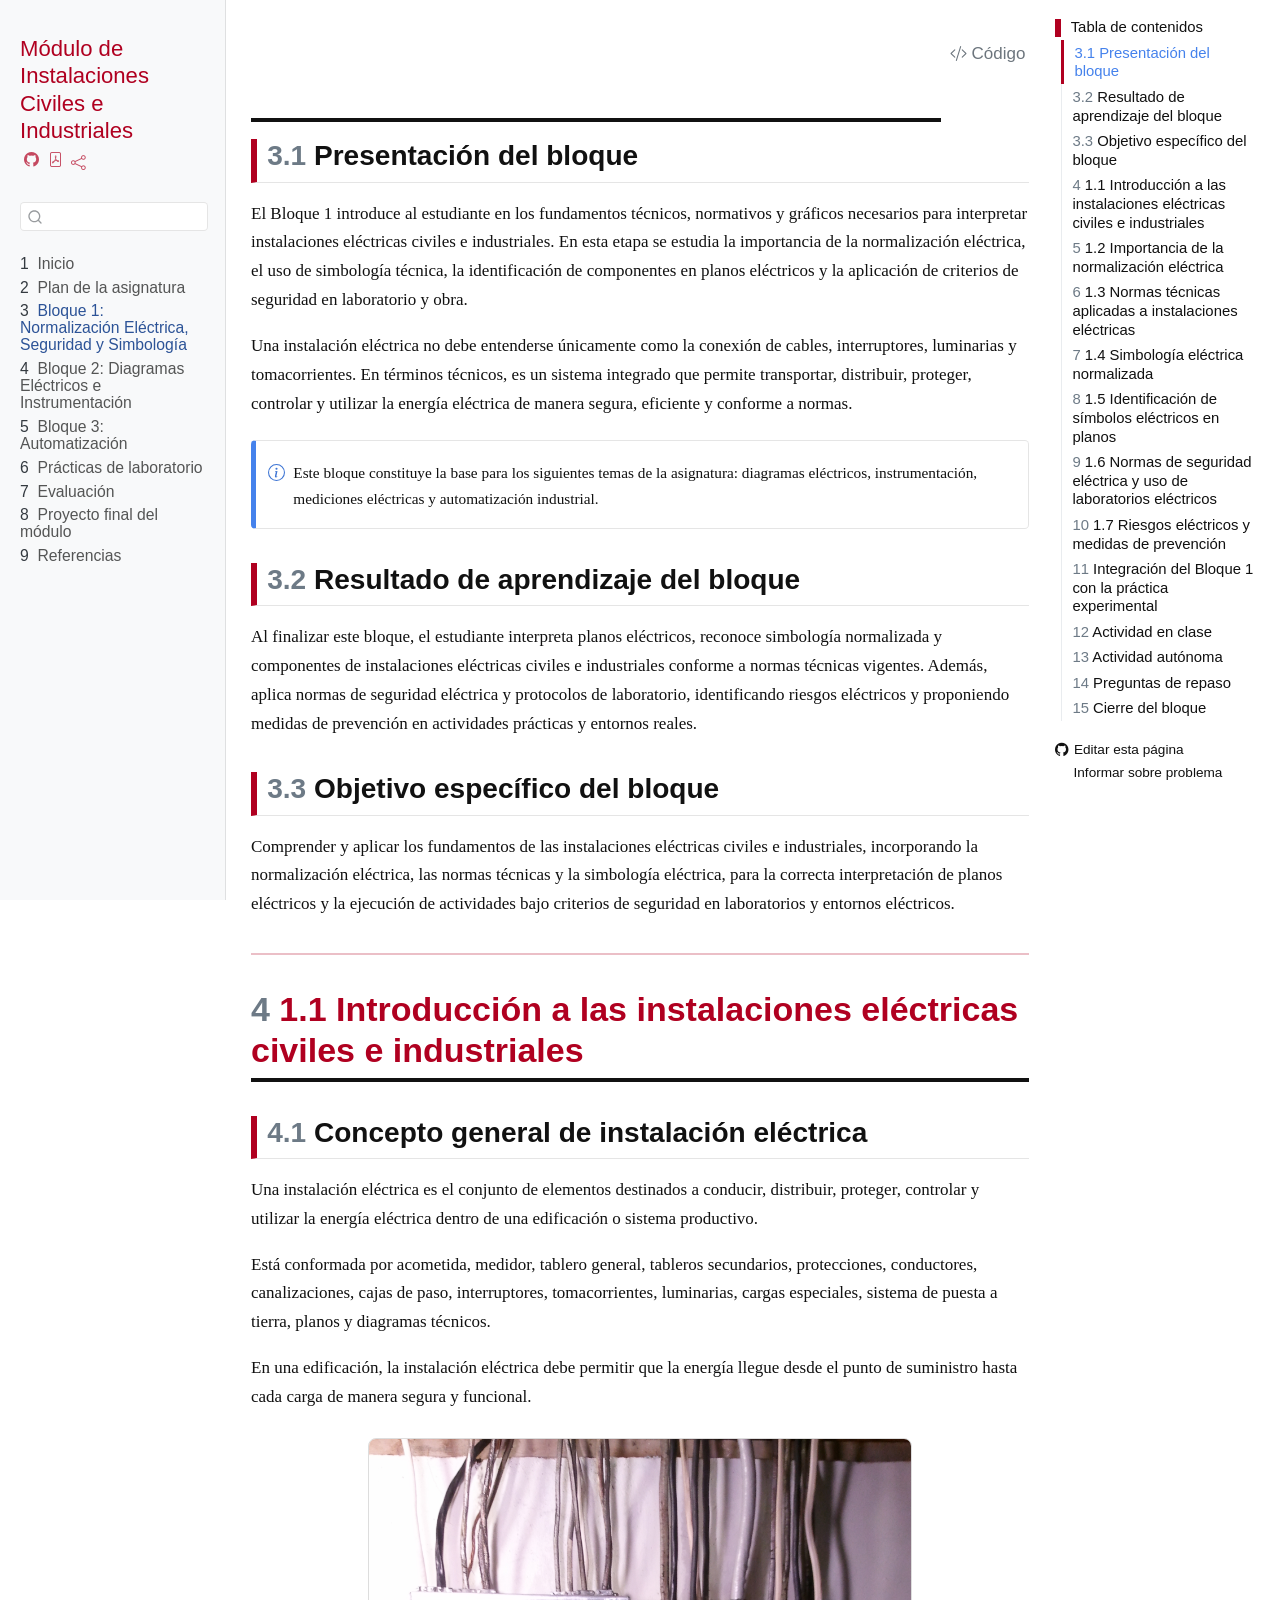
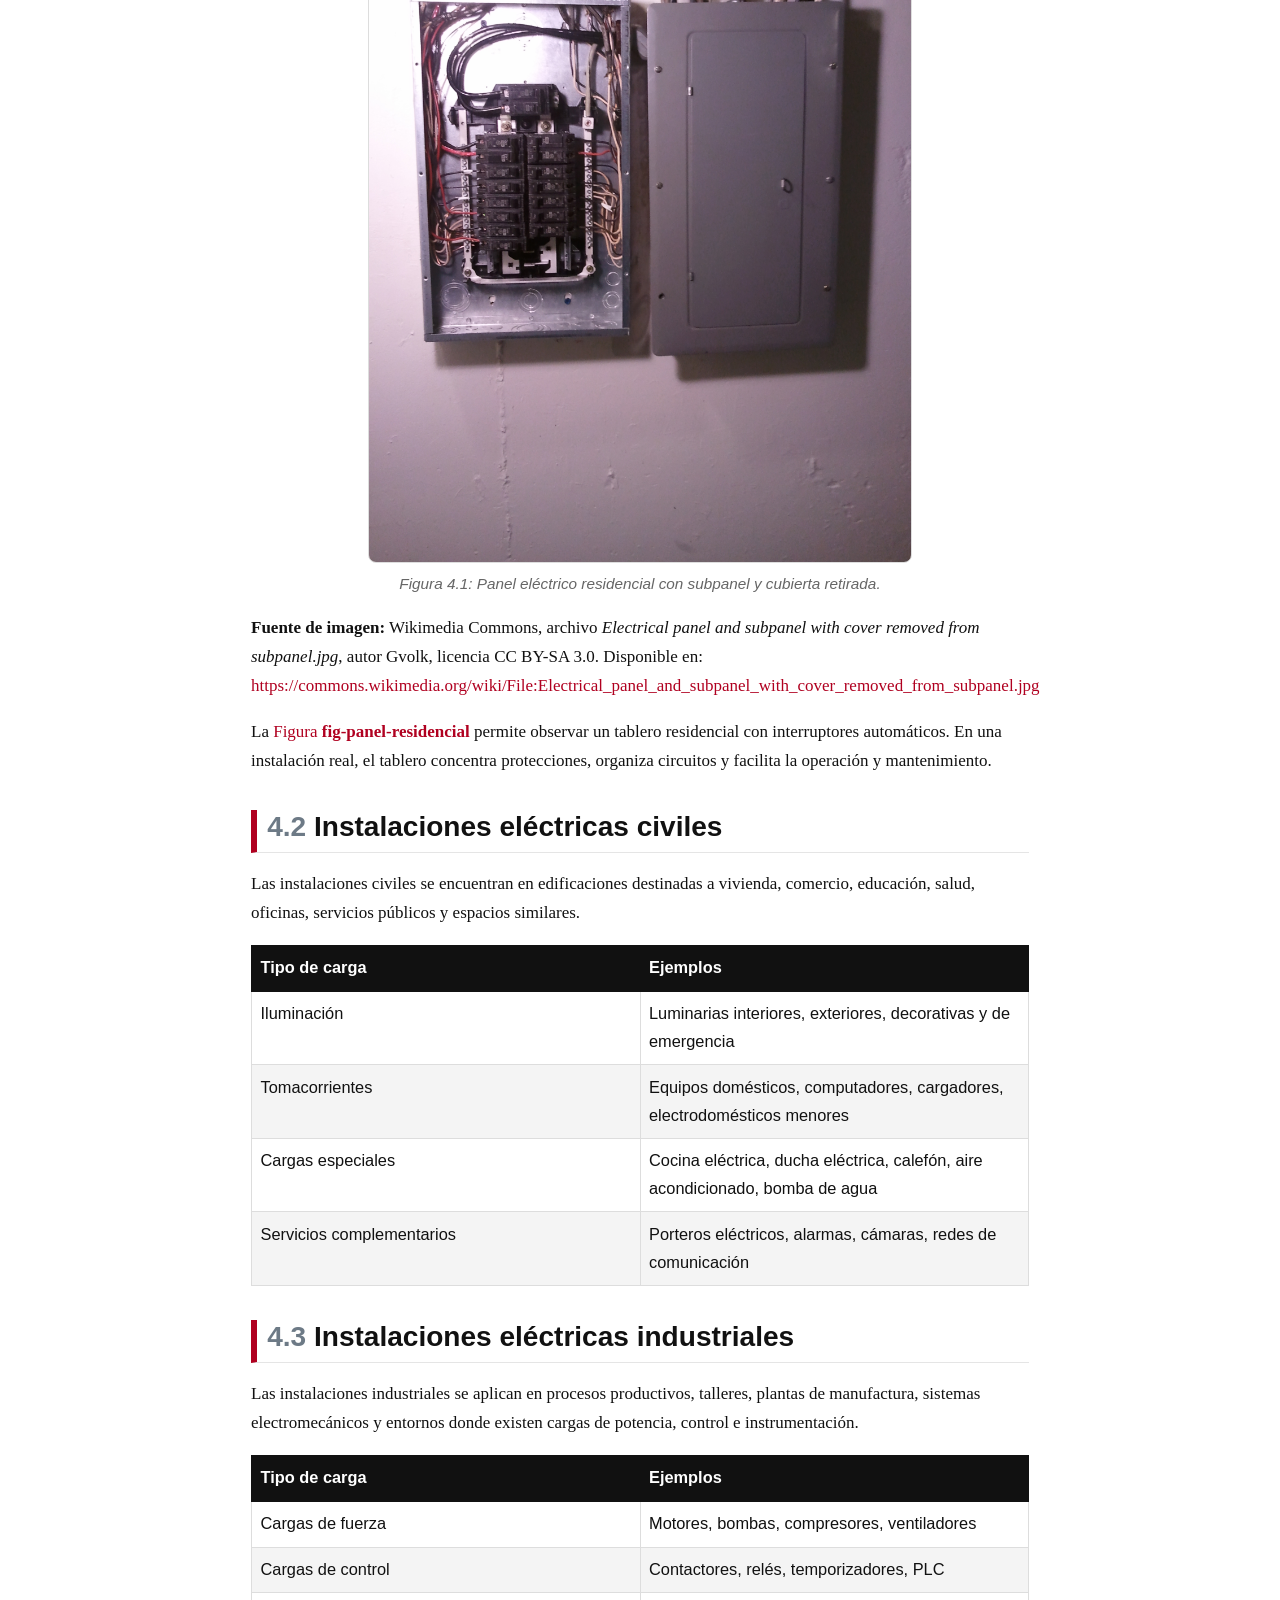
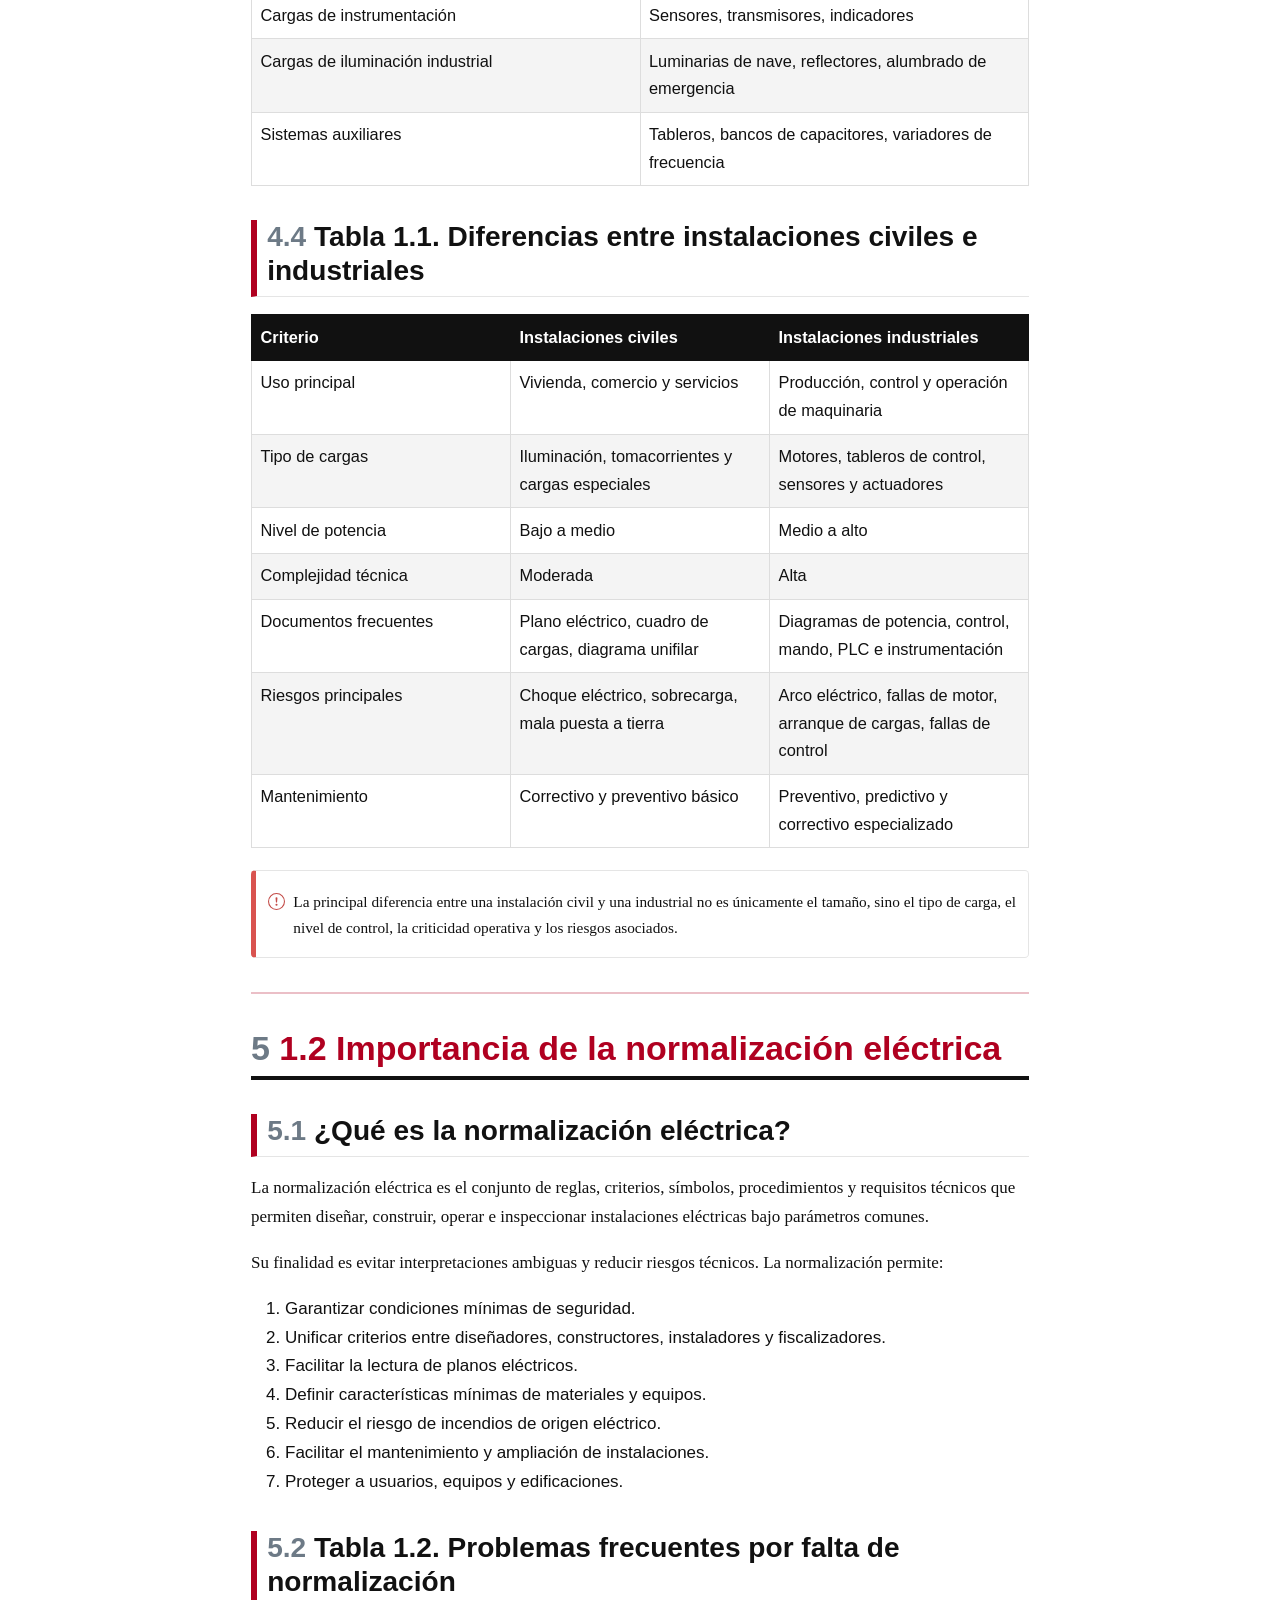
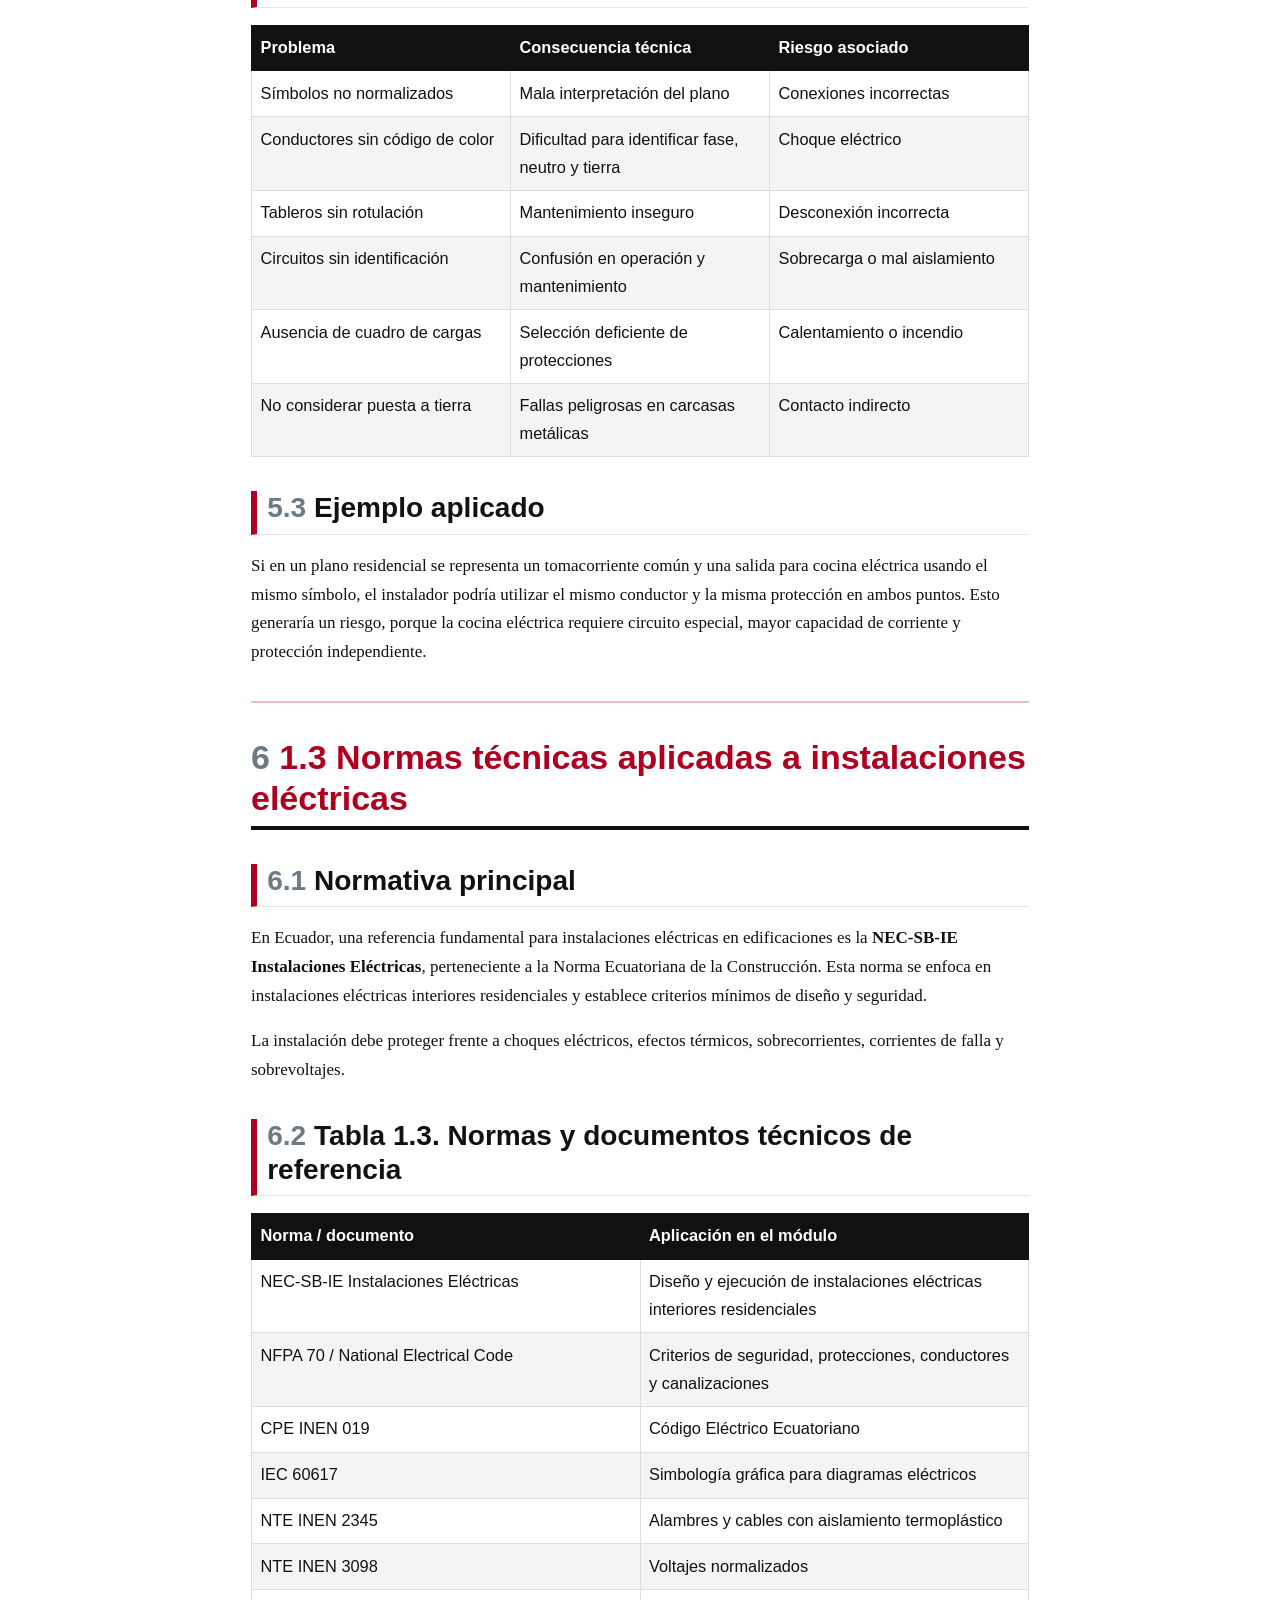
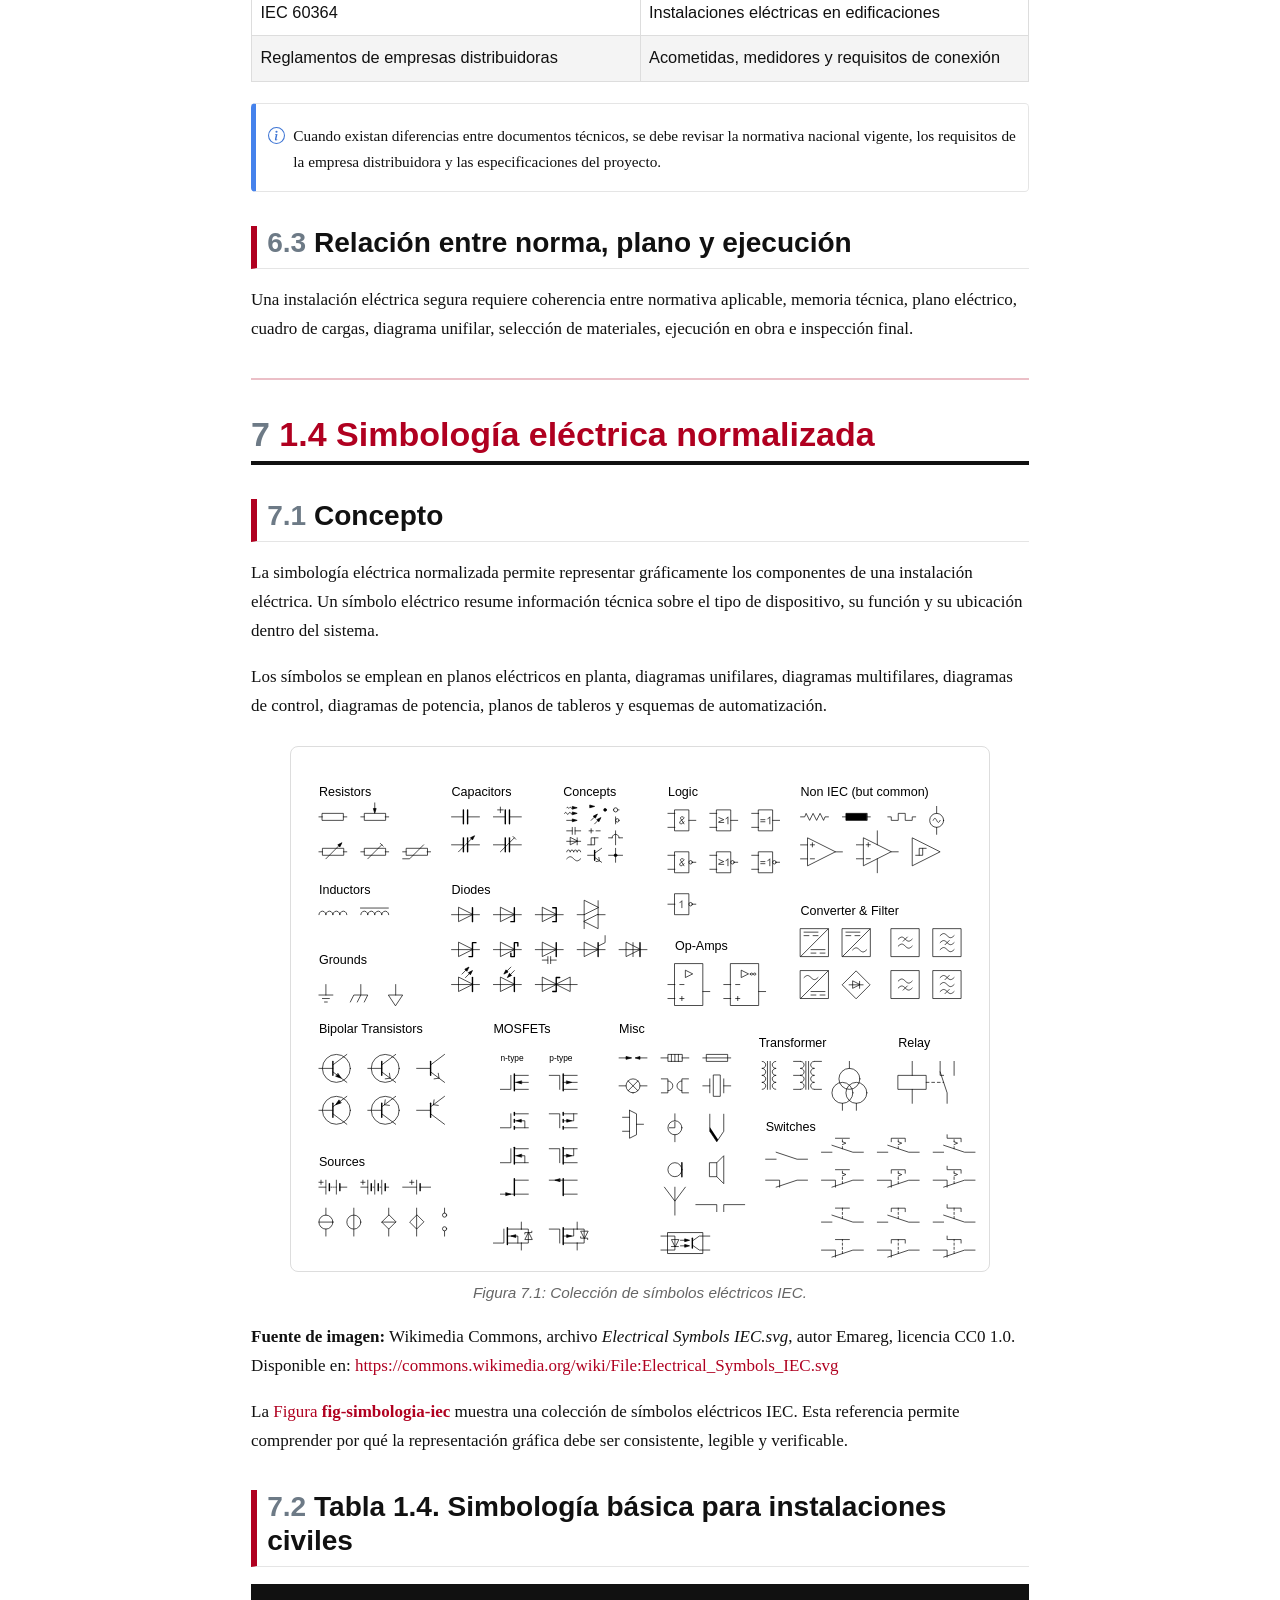
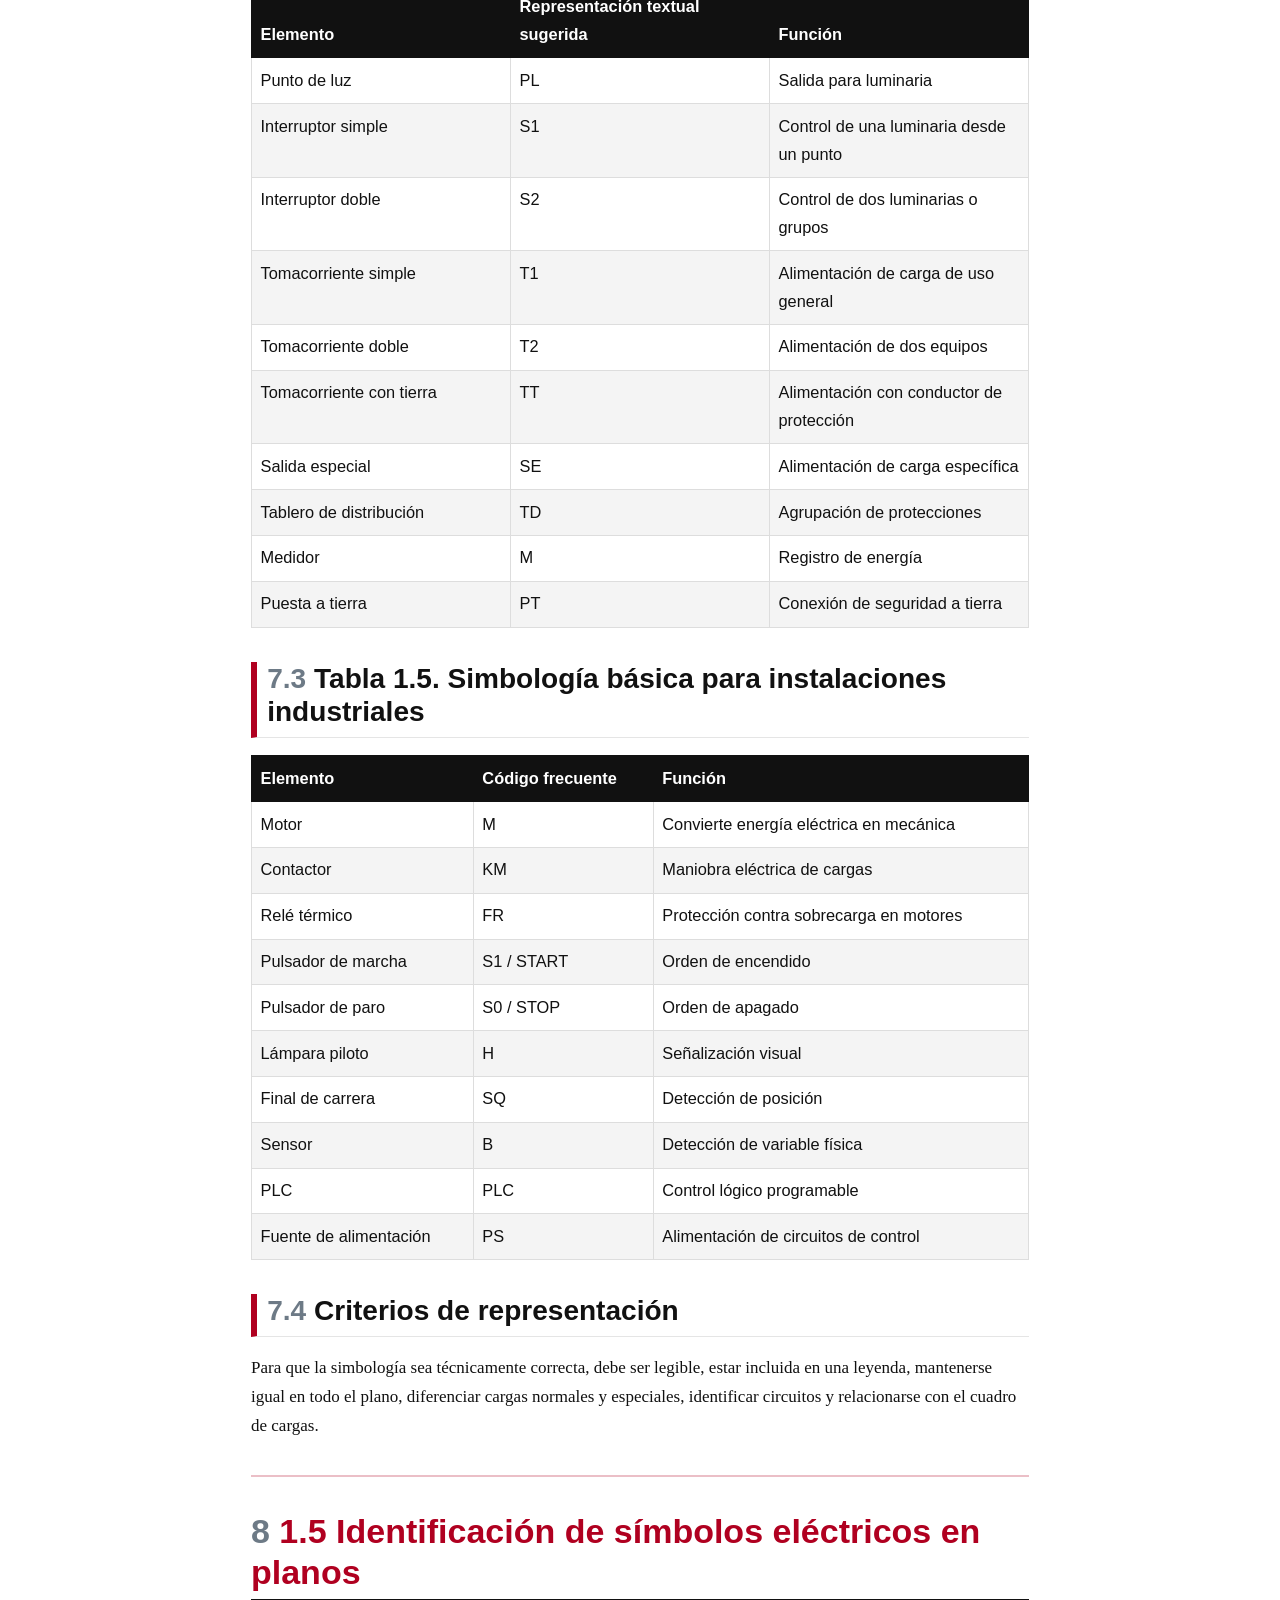
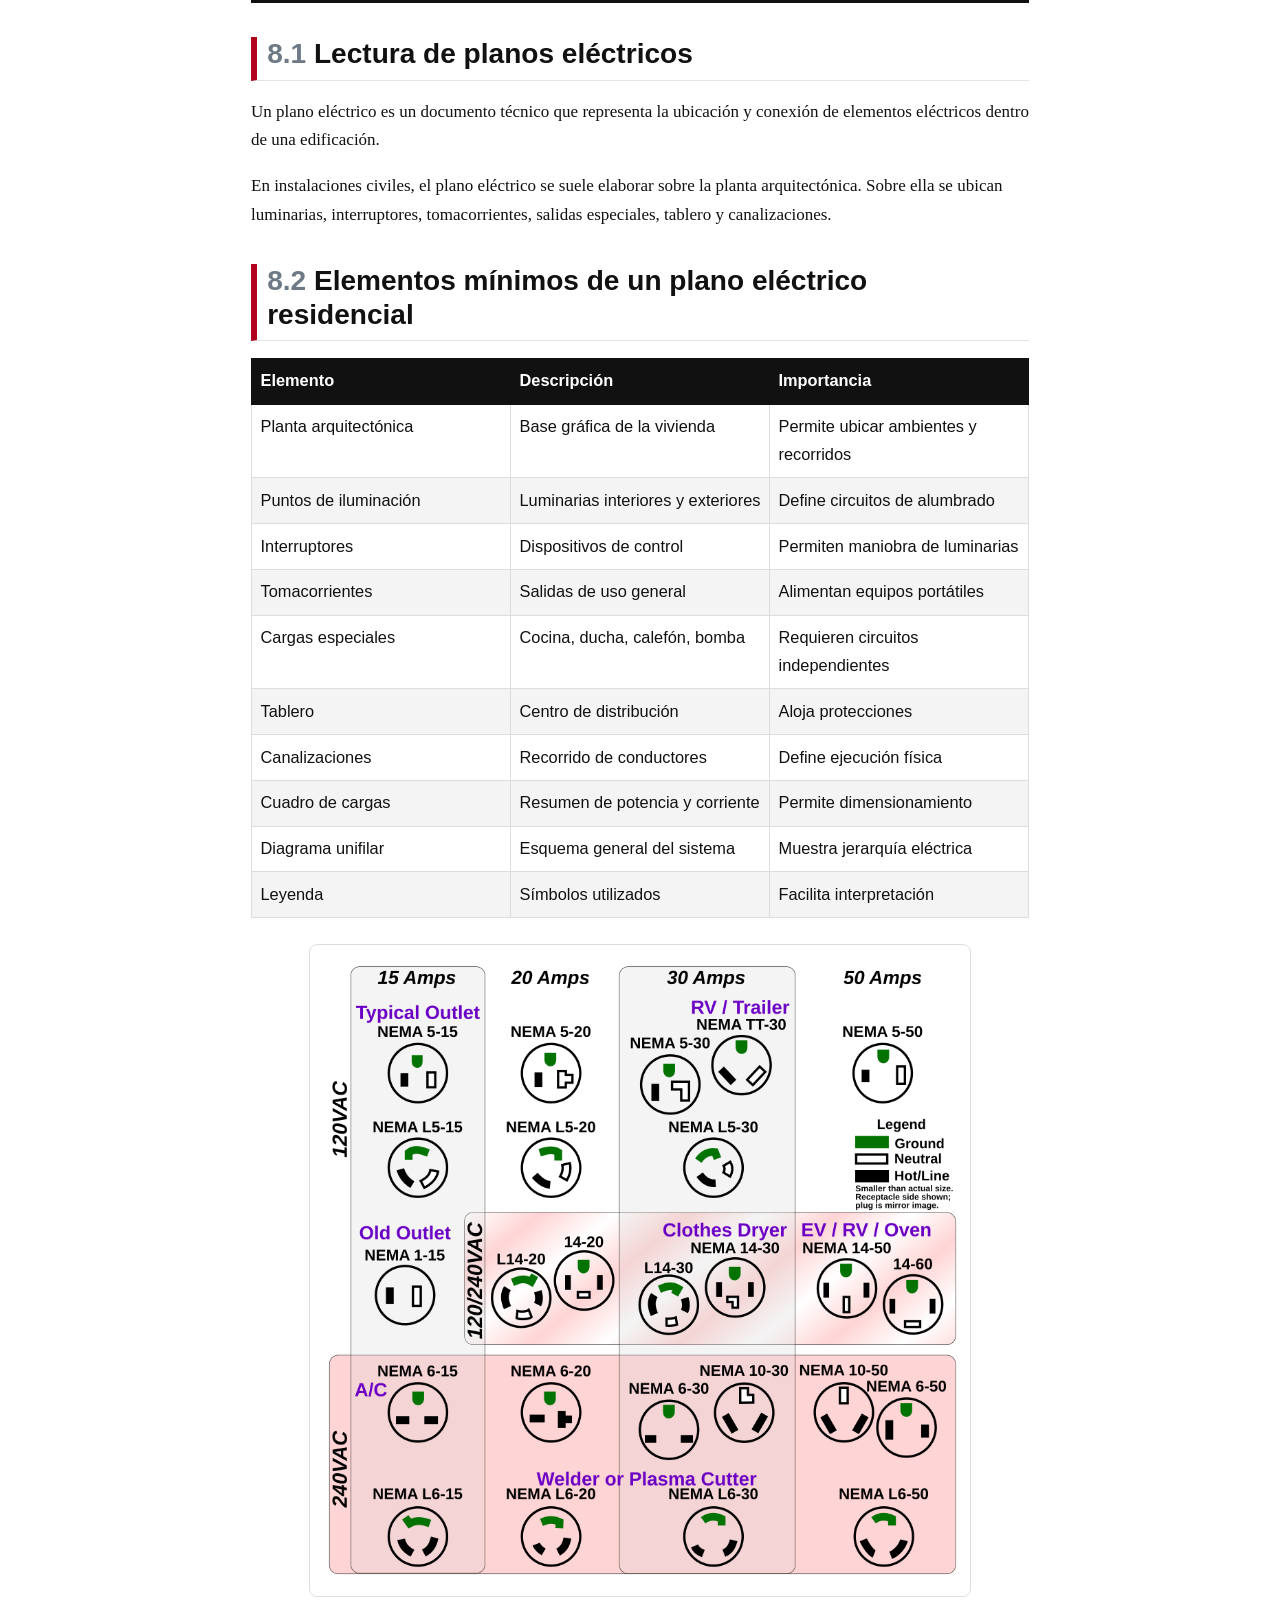
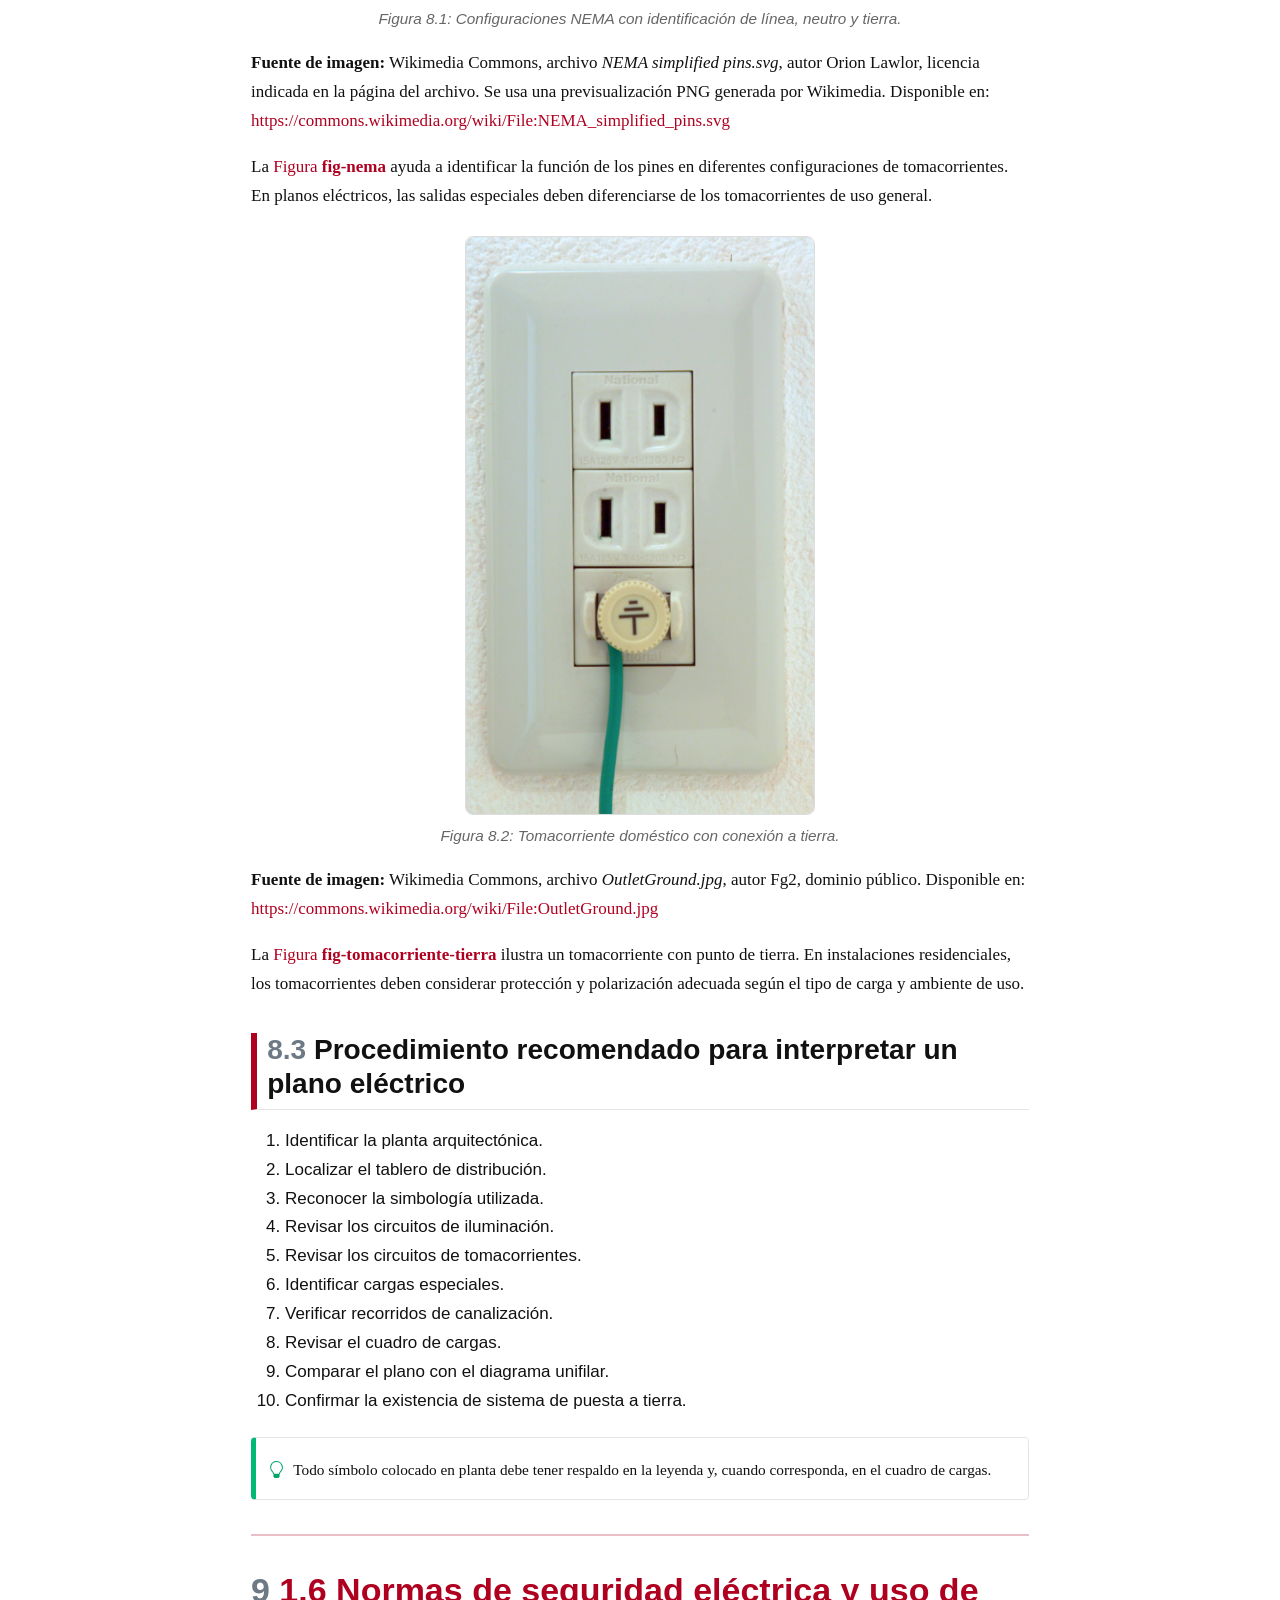
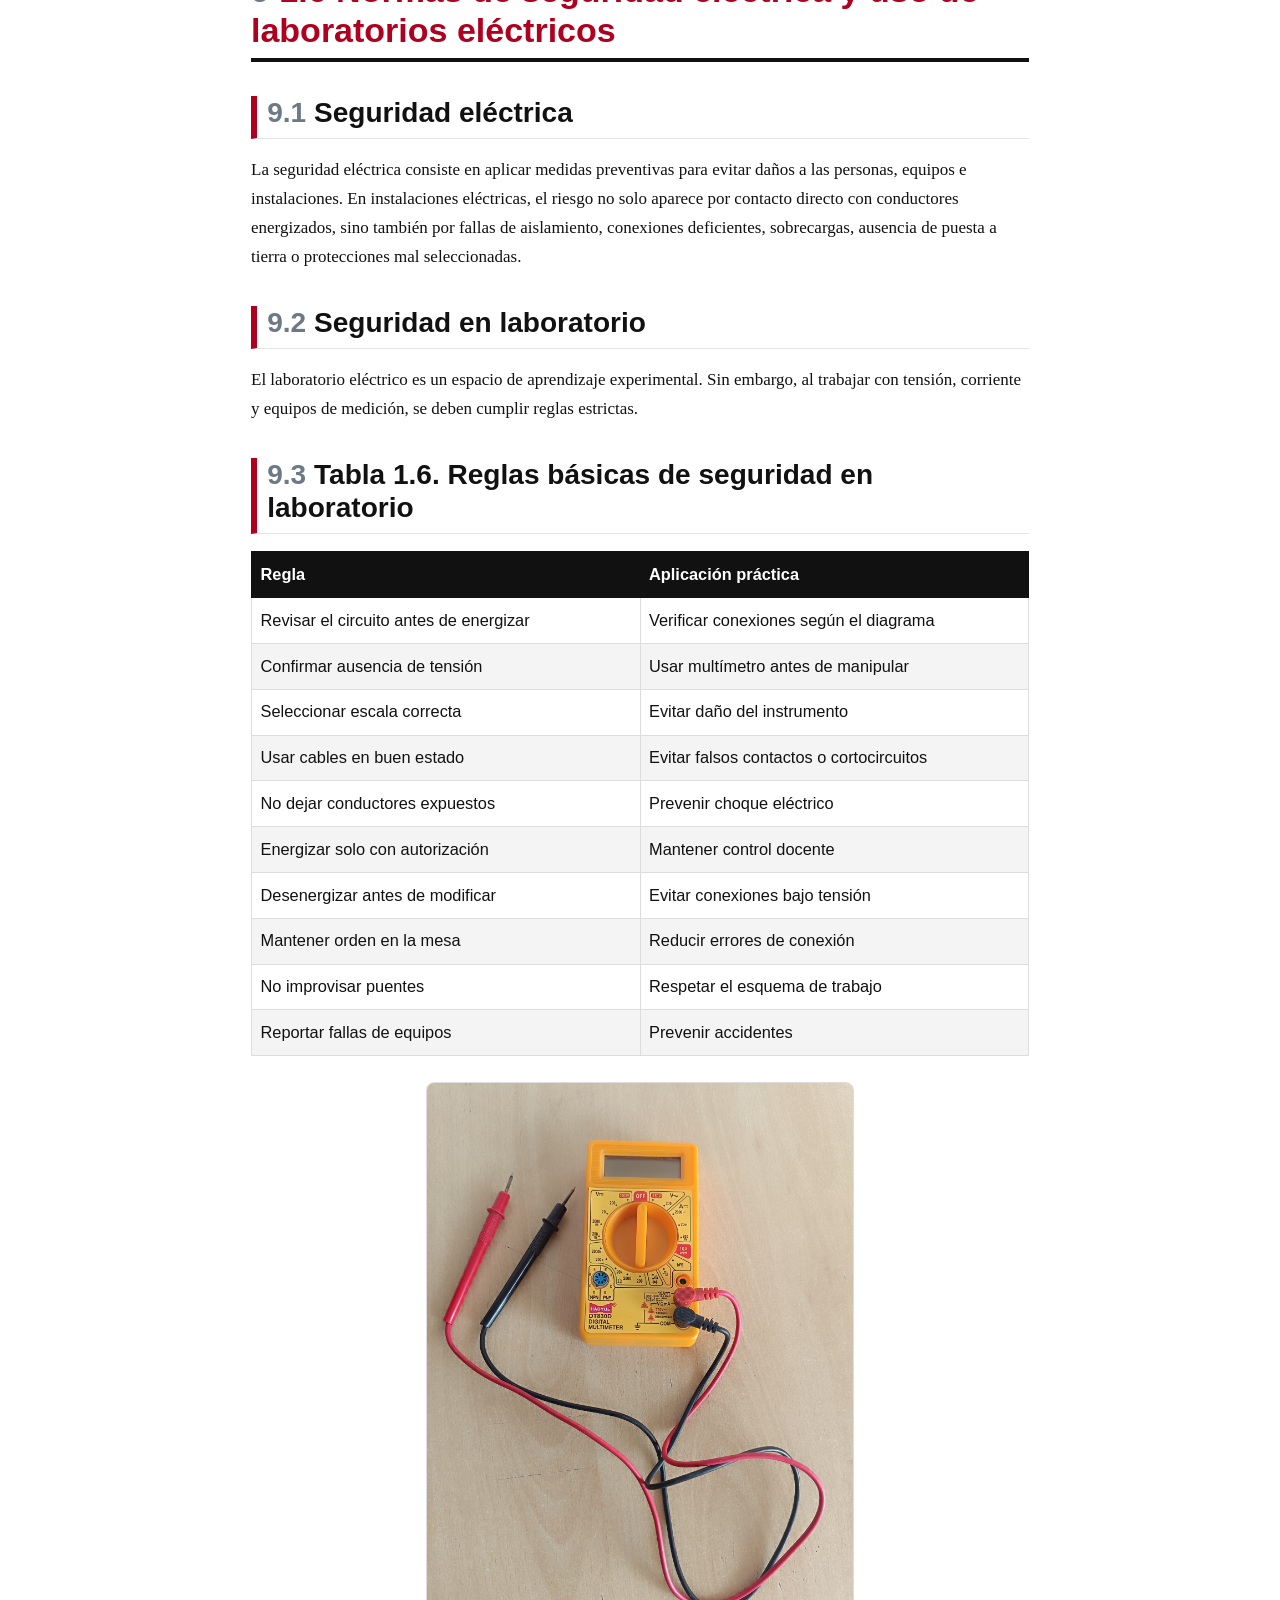
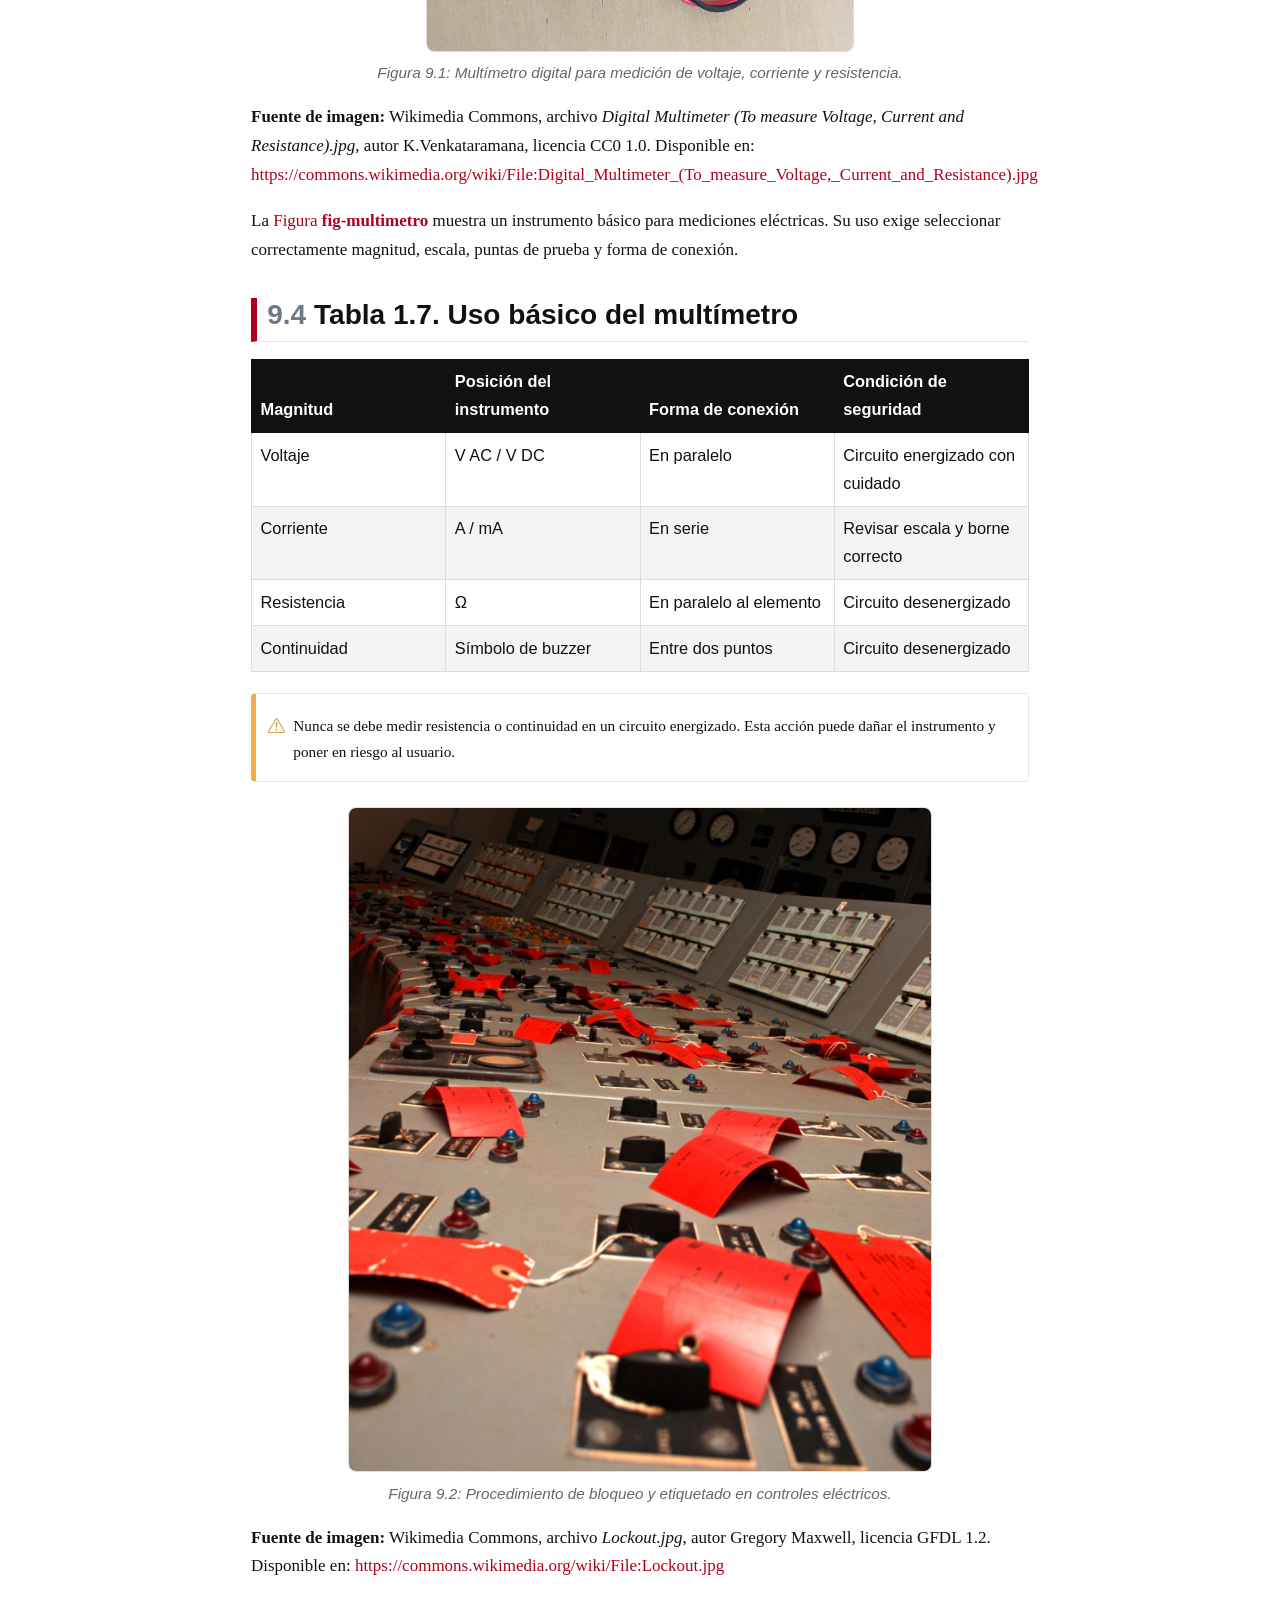
==== commit 66850d9e: "Actualizar modulo" ====
--- a/docs/bloque_01_normalizacion_seguridad_simbologia.html
+++ b/docs/bloque_01_normalizacion_seguridad_simbologia.html
@@ -373,7 +373,7 @@
 </figure>
 </div>
 <p><strong>Fuente de imagen:</strong> Wikimedia Commons, archivo <em>Electrical panel and subpanel with cover removed from subpanel.jpg</em>, autor Gvolk, licencia CC BY-SA 3.0. Disponible en: <a href="https://commons.wikimedia.org/wiki/File:Electrical_panel_and_subpanel_with_cover_removed_from_subpanel.jpg" class="uri">https://commons.wikimedia.org/wiki/File:Electrical_panel_and_subpanel_with_cover_removed_from_subpanel.jpg</a></p>
-<p>La <a href="#fig-panel-residencial" class="quarto-xref">Figura&nbsp;<span>4.1</span></a> permite observar un tablero residencial con interruptores automáticos. En una instalación real, el tablero concentra protecciones, organiza circuitos y facilita la operación y mantenimiento.</p>
+<p>La <a href="#fig-panel-residencial" class="quarto-xref">Figura&nbsp;<span class="quarto-unresolved-ref">fig-panel-residencial</span></a> permite observar un tablero residencial con interruptores automáticos. En una instalación real, el tablero concentra protecciones, organiza circuitos y facilita la operación y mantenimiento.</p>
 </section>
 <section id="instalaciones-eléctricas-civiles" class="level2" data-number="4.2">
 <h2 data-number="4.2" class="anchored" data-anchor-id="instalaciones-eléctricas-civiles"><span class="header-section-number">4.2</span> Instalaciones eléctricas civiles</h2>
@@ -673,7 +673,7 @@
 </figure>
 </div>
 <p><strong>Fuente de imagen:</strong> Wikimedia Commons, archivo <em>Electrical Symbols IEC.svg</em>, autor Emareg, licencia CC0 1.0. Disponible en: <a href="https://commons.wikimedia.org/wiki/File:Electrical_Symbols_IEC.svg" class="uri">https://commons.wikimedia.org/wiki/File:Electrical_Symbols_IEC.svg</a></p>
-<p>La <a href="#fig-simbologia-iec" class="quarto-xref">Figura&nbsp;<span>7.1</span></a> muestra una colección de símbolos eléctricos IEC. Esta referencia permite comprender por qué la representación gráfica debe ser consistente, legible y verificable.</p>
+<p>La <a href="#fig-simbologia-iec" class="quarto-xref">Figura&nbsp;<span class="quarto-unresolved-ref">fig-simbologia-iec</span></a> muestra una colección de símbolos eléctricos IEC. Esta referencia permite comprender por qué la representación gráfica debe ser consistente, legible y verificable.</p>
 </section>
 <section id="tabla-1.4.-simbología-básica-para-instalaciones-civiles" class="level2" data-number="7.2">
 <h2 data-number="7.2" class="anchored" data-anchor-id="tabla-1.4.-simbología-básica-para-instalaciones-civiles"><span class="header-section-number">7.2</span> Tabla 1.4. Simbología básica para instalaciones civiles</h2>
@@ -900,7 +900,7 @@
 </figure>
 </div>
 <p><strong>Fuente de imagen:</strong> Wikimedia Commons, archivo <em>NEMA simplified pins.svg</em>, autor Orion Lawlor, licencia indicada en la página del archivo. Se usa una previsualización PNG generada por Wikimedia. Disponible en: <a href="https://commons.wikimedia.org/wiki/File:NEMA_simplified_pins.svg" class="uri">https://commons.wikimedia.org/wiki/File:NEMA_simplified_pins.svg</a></p>
-<p>La <a href="#fig-nema" class="quarto-xref">Figura&nbsp;<span>8.1</span></a> ayuda a identificar la función de los pines en diferentes configuraciones de tomacorrientes. En planos eléctricos, las salidas especiales deben diferenciarse de los tomacorrientes de uso general.</p>
+<p>La <a href="#fig-nema" class="quarto-xref">Figura&nbsp;<span class="quarto-unresolved-ref">fig-nema</span></a> ayuda a identificar la función de los pines en diferentes configuraciones de tomacorrientes. En planos eléctricos, las salidas especiales deben diferenciarse de los tomacorrientes de uso general.</p>
 <div id="fig-tomacorriente-tierra" class="quarto-float quarto-figure quarto-figure-center anchored">
 <figure class="quarto-float quarto-float-fig figure">
 <div aria-describedby="fig-tomacorriente-tierra-caption-0ceaefa1-69ba-4598-a22c-09a6ac19f8ca">
@@ -912,7 +912,7 @@
 </figure>
 </div>
 <p><strong>Fuente de imagen:</strong> Wikimedia Commons, archivo <em>OutletGround.jpg</em>, autor Fg2, dominio público. Disponible en: <a href="https://commons.wikimedia.org/wiki/File:OutletGround.jpg" class="uri">https://commons.wikimedia.org/wiki/File:OutletGround.jpg</a></p>
-<p>La <a href="#fig-tomacorriente-tierra" class="quarto-xref">Figura&nbsp;<span>8.2</span></a> ilustra un tomacorriente con punto de tierra. En instalaciones residenciales, los tomacorrientes deben considerar protección y polarización adecuada según el tipo de carga y ambiente de uso.</p>
+<p>La <a href="#fig-tomacorriente-tierra" class="quarto-xref">Figura&nbsp;<span class="quarto-unresolved-ref">fig-tomacorriente-tierra</span></a> ilustra un tomacorriente con punto de tierra. En instalaciones residenciales, los tomacorrientes deben considerar protección y polarización adecuada según el tipo de carga y ambiente de uso.</p>
 </section>
 <section id="procedimiento-recomendado-para-interpretar-un-plano-eléctrico" class="level2" data-number="8.3">
 <h2 data-number="8.3" class="anchored" data-anchor-id="procedimiento-recomendado-para-interpretar-un-plano-eléctrico"><span class="header-section-number">8.3</span> Procedimiento recomendado para interpretar un plano eléctrico</h2>
@@ -1018,7 +1018,7 @@
 </figure>
 </div>
 <p><strong>Fuente de imagen:</strong> Wikimedia Commons, archivo <em>Digital Multimeter (To measure Voltage, Current and Resistance).jpg</em>, autor K.Venkataramana, licencia CC0 1.0. Disponible en: <a href="https://commons.wikimedia.org/wiki/File:Digital_Multimeter_(To_measure_Voltage,_Current_and_Resistance).jpg" class="uri">https://commons.wikimedia.org/wiki/File:Digital_Multimeter_(To_measure_Voltage,_Current_and_Resistance).jpg</a></p>
-<p>La <a href="#fig-multimetro" class="quarto-xref">Figura&nbsp;<span>9.1</span></a> muestra un instrumento básico para mediciones eléctricas. Su uso exige seleccionar correctamente magnitud, escala, puntas de prueba y forma de conexión.</p>
+<p>La <a href="#fig-multimetro" class="quarto-xref">Figura&nbsp;<span class="quarto-unresolved-ref">fig-multimetro</span></a> muestra un instrumento básico para mediciones eléctricas. Su uso exige seleccionar correctamente magnitud, escala, puntas de prueba y forma de conexión.</p>
 </section>
 <section id="tabla-1.7.-uso-básico-del-multímetro" class="level2" data-number="9.4">
 <h2 data-number="9.4" class="anchored" data-anchor-id="tabla-1.7.-uso-básico-del-multímetro"><span class="header-section-number">9.4</span> Tabla 1.7. Uso básico del multímetro</h2>
@@ -1085,7 +1085,7 @@
 </figure>
 </div>
 <p><strong>Fuente de imagen:</strong> Wikimedia Commons, archivo <em>Lockout.jpg</em>, autor Gregory Maxwell, licencia GFDL 1.2. Disponible en: <a href="https://commons.wikimedia.org/wiki/File:Lockout.jpg" class="uri">https://commons.wikimedia.org/wiki/File:Lockout.jpg</a></p>
-<p>La <a href="#fig-lockout" class="quarto-xref">Figura&nbsp;<span>9.2</span></a> muestra controles etiquetados para evitar accionamientos no previstos. En obra e industria, el bloqueo y etiquetado reduce el riesgo de energización accidental durante mantenimiento.</p>
+<p>La <a href="#fig-lockout" class="quarto-xref">Figura&nbsp;<span class="quarto-unresolved-ref">fig-lockout</span></a> muestra controles etiquetados para evitar accionamientos no previstos. En obra e industria, el bloqueo y etiquetado reduce el riesgo de energización accidental durante mantenimiento.</p>
 <hr>
 </section>
 </section>
@@ -1169,7 +1169,7 @@
 </figure>
 </div>
 <p><strong>Fuente de imagen:</strong> Wikimedia Commons, archivo <em>ISO 7010 W042 warning; arc flash hazard.svg</em>, licencia CC0 1.0. Se usa una previsualización PNG generada por Wikimedia. Disponible en: <a href="https://commons.wikimedia.org/wiki/File:ISO_7010_W042_warning;_arc_flash_hazard.svg" class="uri">https://commons.wikimedia.org/wiki/File:ISO_7010_W042_warning;_arc_flash_hazard.svg</a></p>
-<p>La <a href="#fig-arco-electrico" class="quarto-xref">Figura&nbsp;<span>10.1</span></a> representa el riesgo de arco eléctrico. Este riesgo es especialmente importante en tableros, sistemas industriales y maniobras sobre equipos energizados.</p>
+<p>La <a href="#fig-arco-electrico" class="quarto-xref">Figura&nbsp;<span class="quarto-unresolved-ref">fig-arco-electrico</span></a> representa el riesgo de arco eléctrico. Este riesgo es especialmente importante en tableros, sistemas industriales y maniobras sobre equipos energizados.</p>
 </section>
 <section id="sobrecarga" class="level2" data-number="10.3">
 <h2 data-number="10.3" class="anchored" data-anchor-id="sobrecarga"><span class="header-section-number">10.3</span> Sobrecarga</h2>
@@ -1194,7 +1194,7 @@
 </figure>
 </div>
 <p><strong>Fuente de imagen:</strong> Wikimedia Commons, archivo <em>ElectricWireGrounded.jpg</em>, autor KVDP, dominio público. Disponible en: <a href="https://commons.wikimedia.org/wiki/File:ElectricWireGrounded.jpg" class="uri">https://commons.wikimedia.org/wiki/File:ElectricWireGrounded.jpg</a></p>
-<p>La <a href="#fig-cable-tierra" class="quarto-xref">Figura&nbsp;<span>10.2</span></a> permite reconocer la función del conductor de protección dentro de una instalación. La identificación del conductor de tierra es fundamental para prevenir contactos indirectos.</p>
+<p>La <a href="#fig-cable-tierra" class="quarto-xref">Figura&nbsp;<span class="quarto-unresolved-ref">fig-cable-tierra</span></a> permite reconocer la función del conductor de protección dentro de una instalación. La identificación del conductor de tierra es fundamental para prevenir contactos indirectos.</p>
 <div id="fig-barra-tierra" class="quarto-float quarto-figure quarto-figure-center anchored">
 <figure class="quarto-float quarto-float-fig figure">
 <div aria-describedby="fig-barra-tierra-caption-0ceaefa1-69ba-4598-a22c-09a6ac19f8ca">
@@ -1206,7 +1206,7 @@
 </figure>
 </div>
 <p><strong>Fuente de imagen:</strong> Wikimedia Commons, archivo <em>Main ground busbar.JPG</em>, autor Victor zmey / Dmitry G, licencia CC BY-SA 3.0. Disponible en: <a href="https://commons.wikimedia.org/wiki/File:Main_ground_busbar.JPG" class="uri">https://commons.wikimedia.org/wiki/File:Main_ground_busbar.JPG</a></p>
-<p>La <a href="#fig-barra-tierra" class="quarto-xref">Figura&nbsp;<span>10.3</span></a> muestra una barra principal de tierra. Este elemento permite concentrar conductores de protección y asegurar continuidad hacia el sistema de puesta a tierra.</p>
+<p>La <a href="#fig-barra-tierra" class="quarto-xref">Figura&nbsp;<span class="quarto-unresolved-ref">fig-barra-tierra</span></a> muestra una barra principal de tierra. Este elemento permite concentrar conductores de protección y asegurar continuidad hacia el sistema de puesta a tierra.</p>
 </section>
 <section id="medidas-generales-de-prevención" class="level2" data-number="10.6">
 <h2 data-number="10.6" class="anchored" data-anchor-id="medidas-generales-de-prevención"><span class="header-section-number">10.6</span> Medidas generales de prevención</h2>
@@ -1267,7 +1267,7 @@
 </figure>
 </div>
 <p><strong>Fuente de imagen:</strong> Wikimedia Commons, archivo <em>Ground Fault Circuit Interrupter (GFCI) Electrical Outlet (29268945818).jpg</em>, autor Tony Webster, licencia CC BY 2.0. Disponible en: <a href="https://commons.wikimedia.org/wiki/File:Ground_Fault_Circuit_Interrupter_(GFCI)_Electrical_Outlet_(29268945818).jpg" class="uri">https://commons.wikimedia.org/wiki/File:Ground_Fault_Circuit_Interrupter_(GFCI)_Electrical_Outlet_(29268945818).jpg</a></p>
-<p>La <a href="#fig-gfci" class="quarto-xref">Figura&nbsp;<span>10.4</span></a> muestra un tomacorriente con protección diferencial de falla a tierra. Este tipo de dispositivo es especialmente relevante en zonas húmedas o con mayor exposición al contacto accidental.</p>
+<p>La <a href="#fig-gfci" class="quarto-xref">Figura&nbsp;<span class="quarto-unresolved-ref">fig-gfci</span></a> muestra un tomacorriente con protección diferencial de falla a tierra. Este tipo de dispositivo es especialmente relevante en zonas húmedas o con mayor exposición al contacto accidental.</p>
 <hr>
 </section>
 </section>
